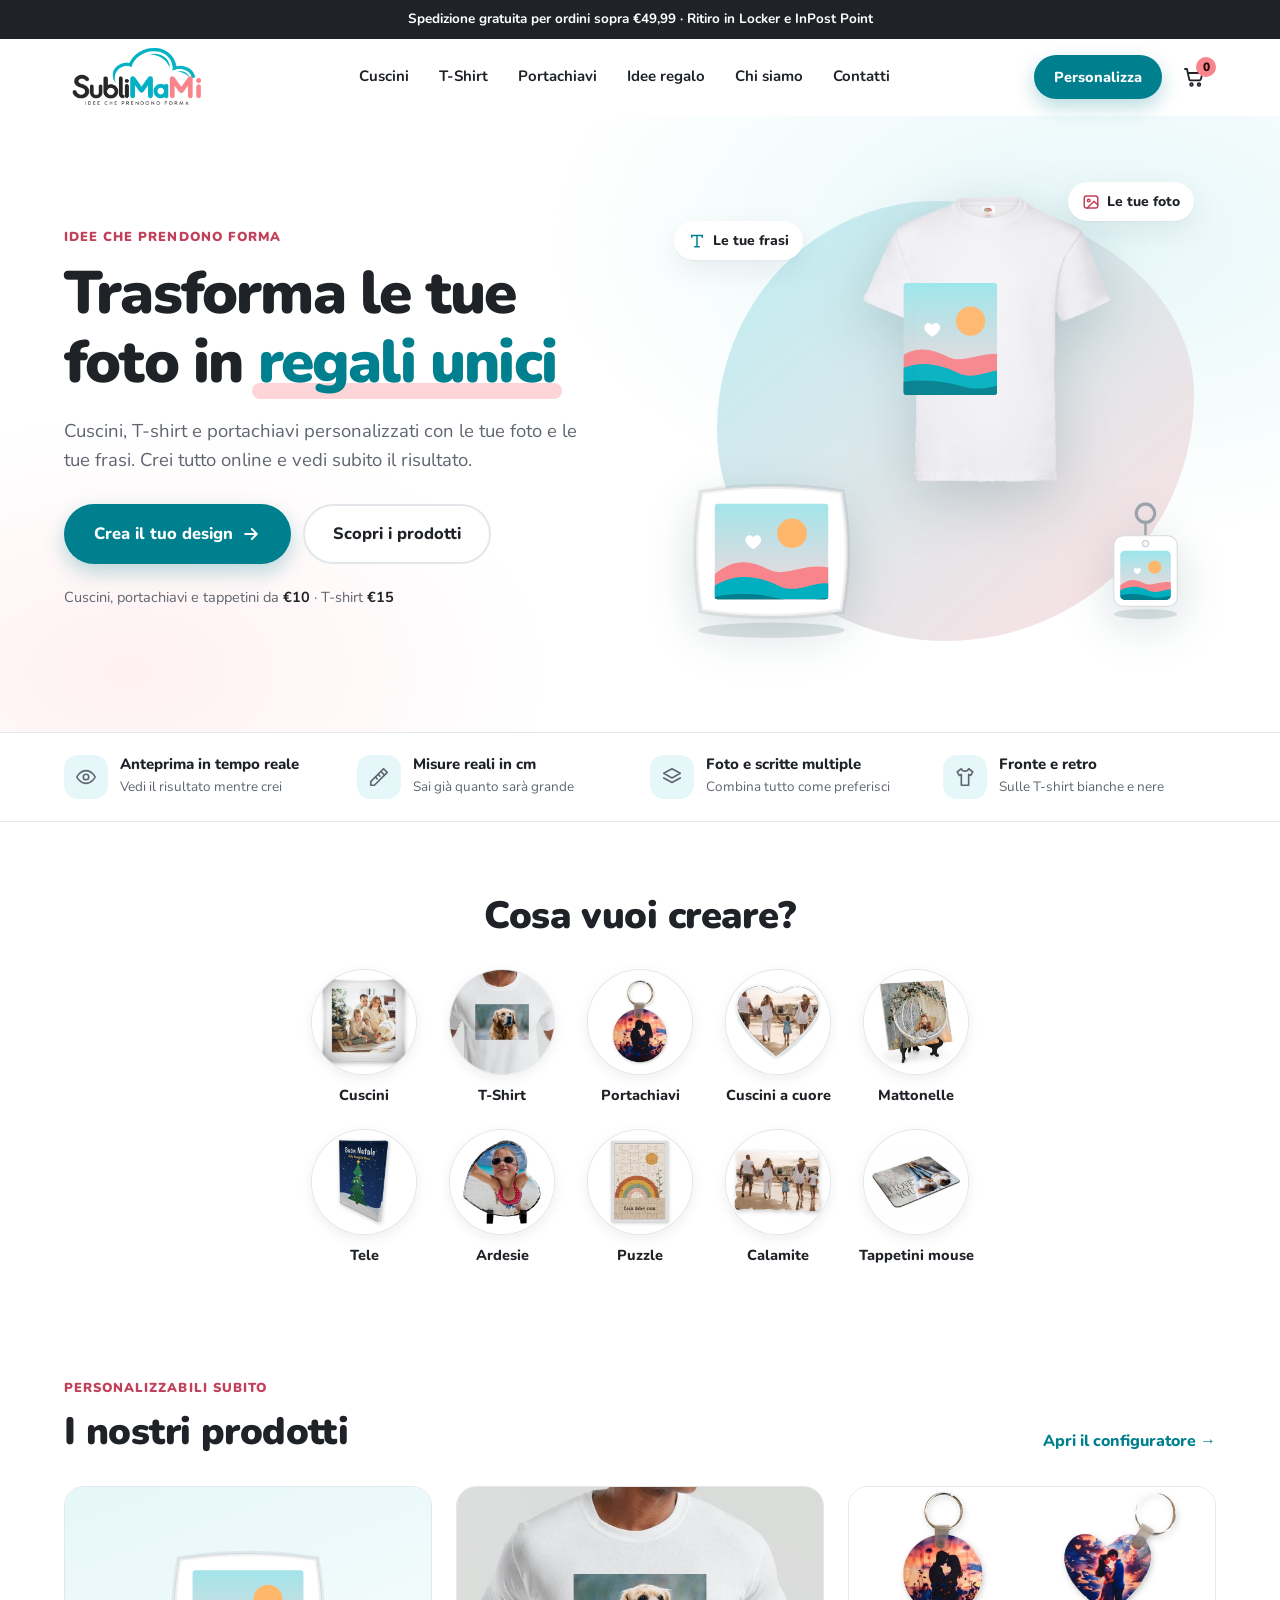
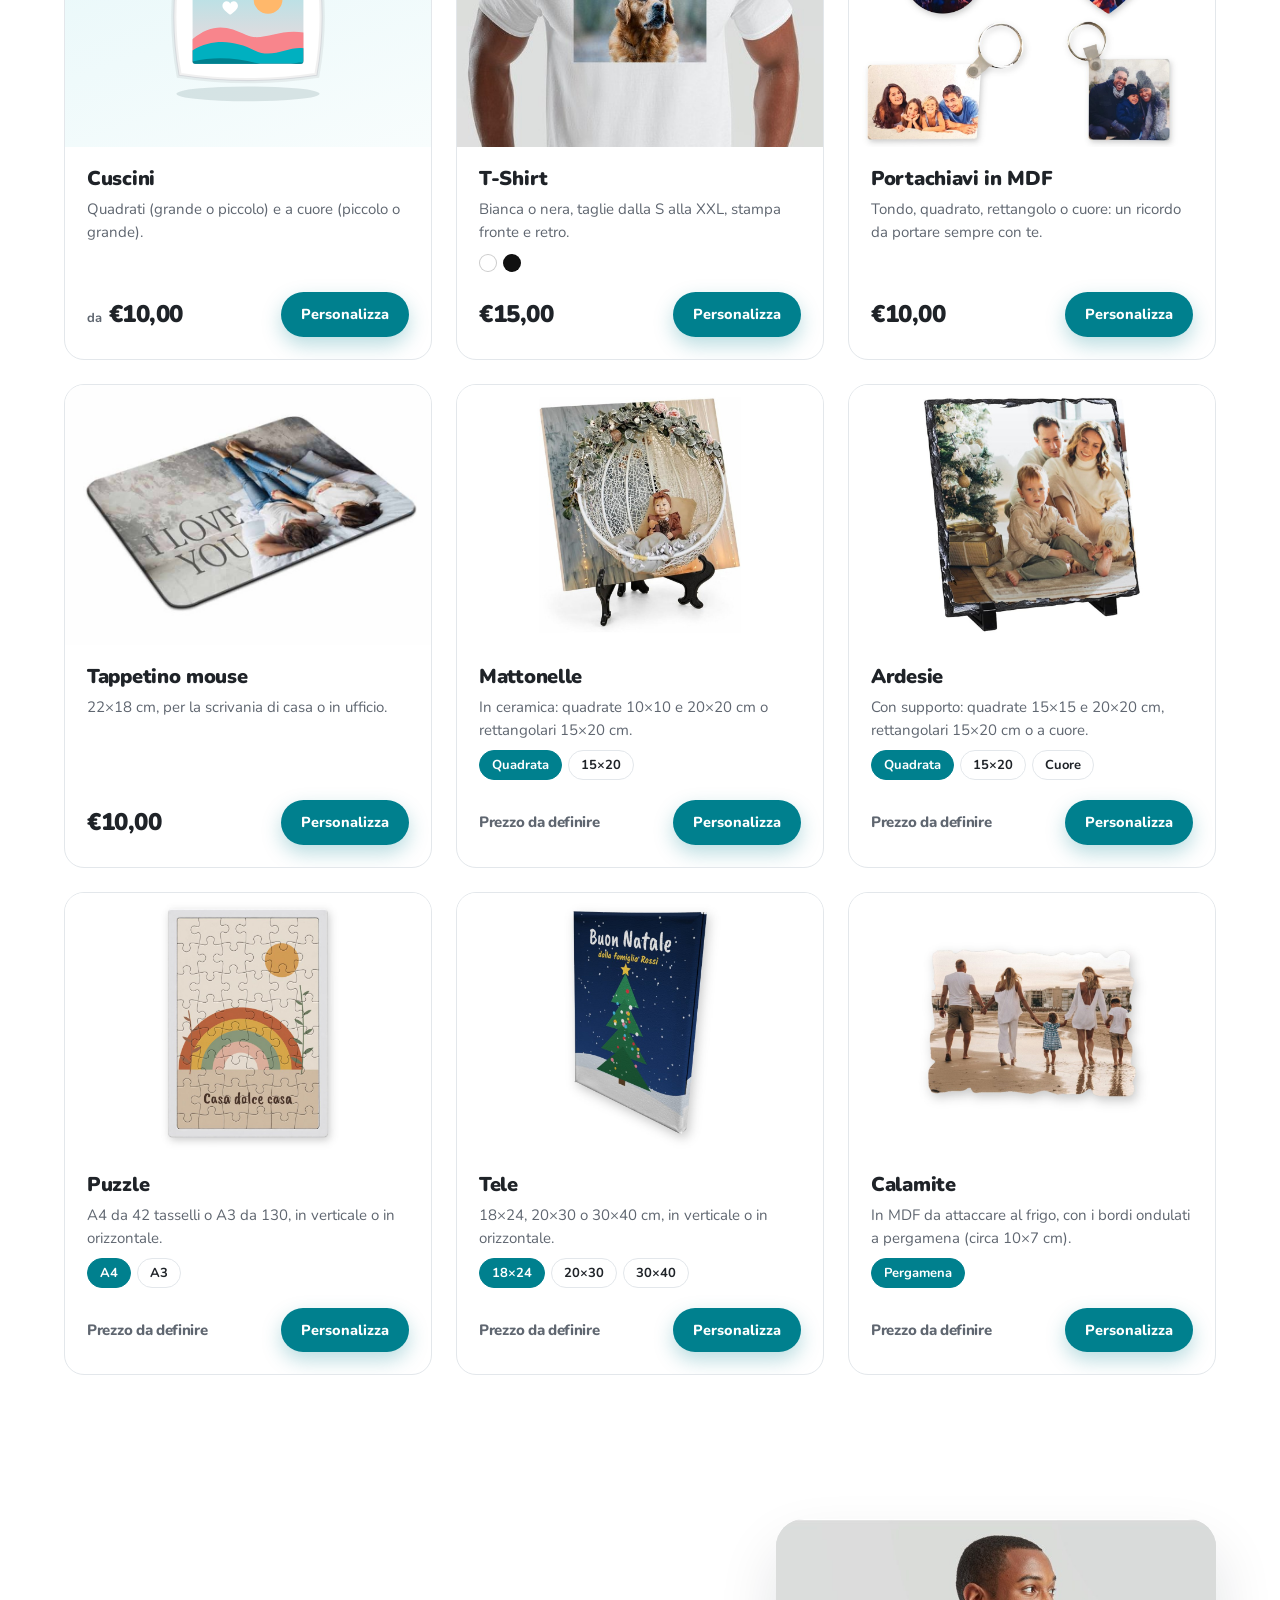
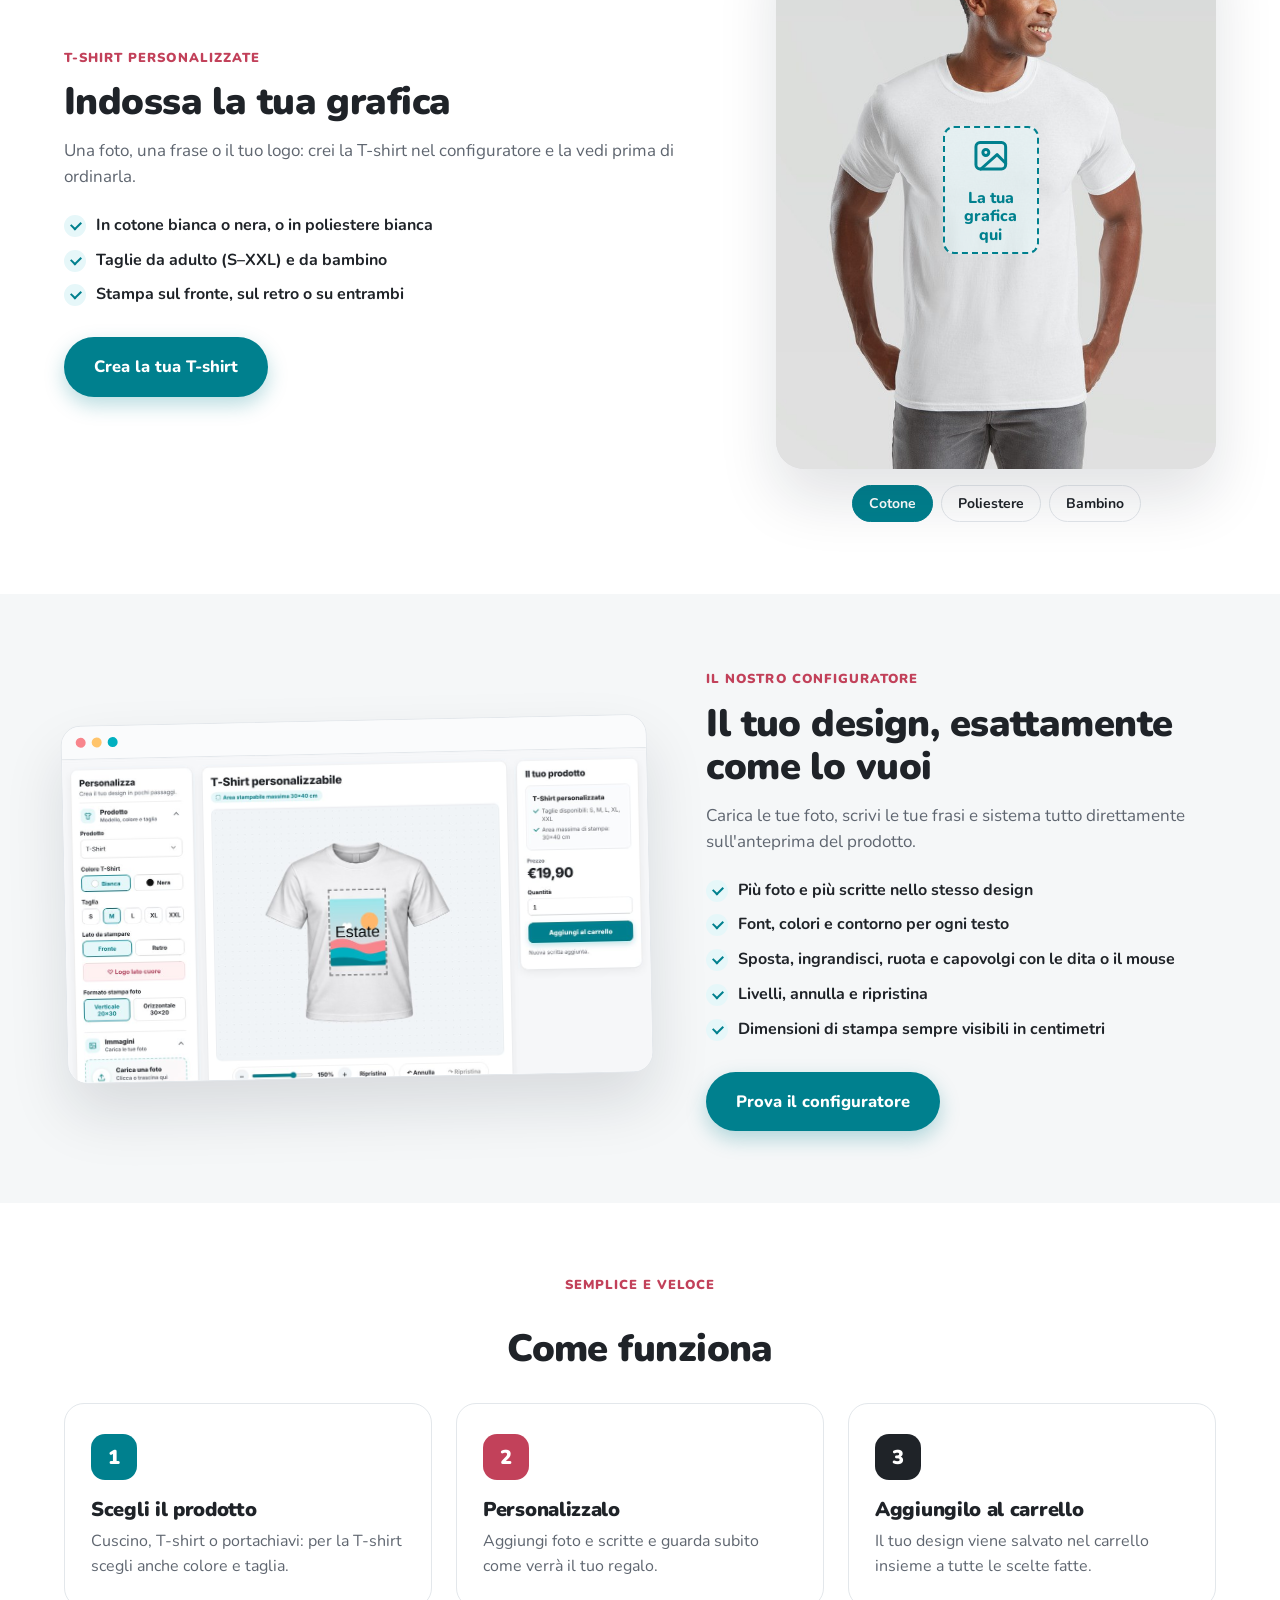
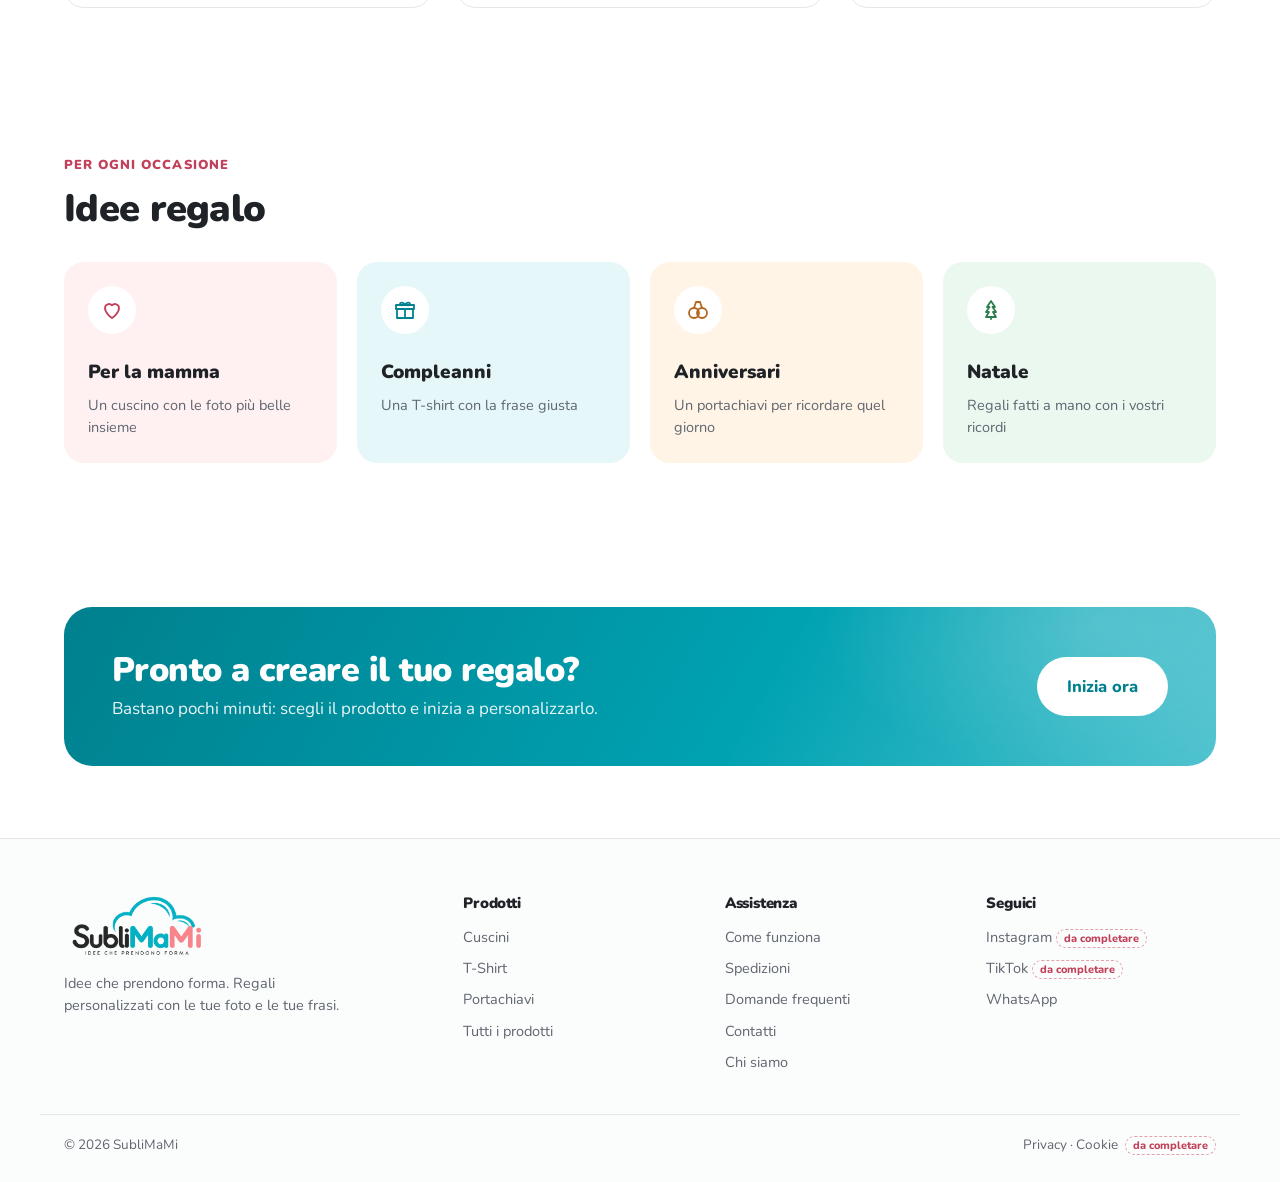
==== index.html @ 1433e260 "Home: cerchi anche per ardesie, puzzle e calamite - Tre nuovi cerchi in "Cosa vuoi creare?" con foto" ====
<!DOCTYPE html>
<html lang="it">
<head>
    <meta charset="UTF-8">
    <meta name="viewport" content="width=device-width, initial-scale=1.0">

    <title>SubliMaMi | Regali personalizzati con le tue foto</title>
    <meta name="description" content="Cuscini, T-shirt e portachiavi personalizzati con le tue foto e le tue frasi. Crei tutto online e vedi subito il risultato.">

    <link rel="preconnect" href="https://fonts.googleapis.com">
    <link rel="preconnect" href="https://fonts.gstatic.com" crossorigin>
    <link rel="stylesheet" href="https://fonts.googleapis.com/css2?family=Nunito:wght@400;600;700;800;900&display=swap">

    <link rel="stylesheet" href="home.css?v=07092de4a81e">
</head>

<body>

    <!-- =========================================
         BARRA ANNUNCI
         ========================================= -->
    <div class="announcement-bar">
        Crea il tuo regalo personalizzato online, con anteprima in tempo reale
    </div>


    <!-- =========================================
         HEADER
         ========================================= -->
    <header class="home-header" id="homeHeader">
        <div class="container home-header-inner">

            <a href="index.html" class="home-logo" aria-label="SubliMaMi - Home">
                <img src="assets/sublimami-logo.png" alt="SubliMaMi">
            </a>

            <nav class="home-nav" id="homeNav" aria-label="Menu principale">
                <a href="personalizza.html?prodotto=cushion">Cuscini</a>
                <a href="personalizza.html?prodotto=tshirt">T-Shirt</a>
                <a href="personalizza.html?prodotto=keychain-round">Portachiavi</a>
                <a href="index.html#idee-regalo">Idee regalo</a>
                <a href="chi-siamo.html">Chi siamo</a>
                <a href="contatti.html">Contatti</a>
            </nav>

            <div class="home-header-actions">
                <a href="personalizza.html" class="btn btn-primary btn-small header-cta">
                    Personalizza
                </a>

                <a href="personalizza.html?carrello=1" class="header-cart" aria-label="Carrello">
                    <svg viewBox="0 0 24 24" fill="none" stroke="currentColor" stroke-width="1.8" stroke-linecap="round" stroke-linejoin="round" aria-hidden="true"><path d="M3 4h2l2.2 10.2a1.5 1.5 0 0 0 1.5 1.2h8.6a1.5 1.5 0 0 0 1.5-1.1L20.5 8H6"/><circle cx="9.5" cy="19.5" r="1.3"/><circle cx="17" cy="19.5" r="1.3"/></svg>
                    <span class="header-cart-count" id="homeCartCount">0</span>
                </a>

                <button type="button" class="menu-toggle" id="menuToggle" aria-label="Apri menu" aria-expanded="false" aria-controls="homeNav">
                    <span></span><span></span><span></span>
                </button>
            </div>

        </div>
    </header>


    <main>

        <!-- =========================================
             HERO
             ========================================= -->
        <section class="hero">
            <div class="container hero-inner">

                <div class="hero-text">
                    <span class="eyebrow">Idee che prendono forma</span>

                    <h1>Trasforma le tue foto in <span class="highlight">regali unici</span></h1>

                    <p class="hero-lead">
                        Cuscini, T-shirt e portachiavi personalizzati con le tue foto
                        e le tue frasi. Crei tutto online e vedi subito il risultato.
                    </p>

                    <div class="hero-actions">
                        <a href="personalizza.html" class="btn btn-primary btn-large">
                            Crea il tuo design
                            <svg viewBox="0 0 24 24" fill="none" stroke="currentColor" stroke-width="2.2" stroke-linecap="round" stroke-linejoin="round" aria-hidden="true"><path d="M5 12h14M13 6l6 6-6 6"/></svg>
                        </a>
                        <a href="#prodotti" class="btn btn-ghost btn-large">Scopri i prodotti</a>
                    </div>

                    <p class="hero-prices">
                        Cuscini, portachiavi e tappetini da <strong>€10</strong> · T-shirt <strong>€15</strong>
                    </p>
                </div>

                <div class="hero-visual" aria-hidden="true">
                    <div class="hero-blob"></div>

                    <div class="hero-tshirt">
                        <img src="assets/tshirt-white-front.png" alt="">
                        <img src="assets/home/design-tshirt.svg" alt="" class="hero-tshirt-design">
                    </div>

                    <img src="assets/home/cuscino.svg" alt="" class="hero-item hero-cushion">
                    <img src="assets/home/portachiavi.svg" alt="" class="hero-item hero-keychain">

                    <span class="hero-chip hero-chip-1">
                        <svg viewBox="0 0 24 24" fill="none" stroke="currentColor" stroke-width="2" stroke-linecap="round" aria-hidden="true"><path d="M5 7V4.5h14V7M12 4.5v15M9 19.5h6"/></svg>
                        Le tue frasi
                    </span>
                    <span class="hero-chip hero-chip-2">
                        <svg viewBox="0 0 24 24" fill="none" stroke="currentColor" stroke-width="2" stroke-linecap="round" stroke-linejoin="round" aria-hidden="true"><rect x="3" y="4" width="18" height="16" rx="3"/><circle cx="9" cy="10" r="1.8"/><path d="m21 16-5-5-9 9"/></svg>
                        Le tue foto
                    </span>
                </div>

            </div>
        </section>


        <!-- =========================================
             PUNTI DI FORZA
             ========================================= -->
        <section class="features" aria-label="Perché sceglierci">
            <div class="container features-grid">

                <div class="feature">
                    <span class="feature-icon">
                        <svg viewBox="0 0 24 24" fill="none" stroke="currentColor" stroke-width="1.8" stroke-linecap="round" stroke-linejoin="round"><path d="M2 12s3.5-7 10-7 10 7 10 7-3.5 7-10 7S2 12 2 12Z"/><circle cx="12" cy="12" r="3"/></svg>
                    </span>
                    <div>
                        <strong>Anteprima in tempo reale</strong>
                        <span>Vedi il risultato mentre crei</span>
                    </div>
                </div>

                <div class="feature">
                    <span class="feature-icon">
                        <svg viewBox="0 0 24 24" fill="none" stroke="currentColor" stroke-width="1.8" stroke-linecap="round" stroke-linejoin="round"><path d="M3 17 17 3l4 4L7 21H3v-4Z"/><path d="m14 6 4 4M8 12l2 2M11 9l2 2"/></svg>
                    </span>
                    <div>
                        <strong>Misure reali in cm</strong>
                        <span>Sai già quanto sarà grande</span>
                    </div>
                </div>

                <div class="feature">
                    <span class="feature-icon">
                        <svg viewBox="0 0 24 24" fill="none" stroke="currentColor" stroke-width="1.8" stroke-linecap="round" stroke-linejoin="round"><path d="m12 3 9 5-9 5-9-5 9-5Z"/><path d="m3 13 9 5 9-5"/></svg>
                    </span>
                    <div>
                        <strong>Foto e scritte multiple</strong>
                        <span>Combina tutto come preferisci</span>
                    </div>
                </div>

                <div class="feature">
                    <span class="feature-icon">
                        <svg viewBox="0 0 24 24" fill="none" stroke="currentColor" stroke-width="1.8" stroke-linecap="round" stroke-linejoin="round"><path d="M8 3 3.5 6.5l2.2 3.8L8 9.2V21h8V9.2l2.3 1.1 2.2-3.8L16 3c-.6 1.6-2.1 2.6-4 2.6S8.6 4.6 8 3Z"/></svg>
                    </span>
                    <div>
                        <strong>Fronte e retro</strong>
                        <span>Sulle T-shirt bianche e nere</span>
                    </div>
                </div>

            </div>
        </section>


        <!-- =========================================
             CATEGORIE
             ========================================= -->
        <section class="section categories-section" aria-labelledby="categorie-titolo">
            <div class="container">
                <h2 class="section-title" id="categorie-titolo">Cosa vuoi creare?</h2>

                <div class="categories">
                    <a href="personalizza.html?prodotto=cushion" class="category">
                        <span class="category-image"><img src="assets/home/cerchio-cuscino.jpg" alt="" class="category-photo" width="360" height="360" loading="lazy"></span>
                        Cuscini
                    </a>
                    <a href="personalizza.html?prodotto=tshirt" class="category">
                        <span class="category-image"><img src="assets/home/cerchio-tshirt.jpg" alt="" class="category-photo" width="360" height="360" loading="lazy"></span>
                        T-Shirt
                    </a>
                    <a href="personalizza.html?prodotto=keychain-round" class="category">
                        <span class="category-image"><img src="assets/home/cerchio-portachiavi.jpg" alt="" class="category-photo" width="360" height="360" loading="lazy"></span>
                        Portachiavi
                    </a>
                    <a href="personalizza.html?prodotto=heart-small" class="category">
                        <span class="category-image"><img src="assets/home/cerchio-cuscino-cuore.jpg" alt="" class="category-photo" width="360" height="360" loading="lazy"></span>
                        Cuscini a cuore
                    </a>
                    <a href="personalizza.html?prodotto=tile-square" class="category">
                        <span class="category-image"><img src="assets/home/cerchio-mattonella.jpg" alt="" class="category-photo" width="360" height="360" loading="lazy"></span>
                        Mattonelle
                    </a>
                    <a href="personalizza.html?prodotto=canvas-s" class="category">
                        <span class="category-image"><img src="assets/home/cerchio-tela.jpg" alt="" class="category-photo" width="360" height="360" loading="lazy"></span>
                        Tele
                    </a>
                    <a href="personalizza.html?prodotto=slate-15" class="category">
                        <span class="category-image"><img src="assets/home/cerchio-ardesia.jpg" alt="" class="category-photo" width="360" height="360" loading="lazy"></span>
                        Ardesie
                    </a>
                    <a href="personalizza.html?prodotto=puzzle-a4" class="category">
                        <span class="category-image"><img src="assets/home/cerchio-puzzle.jpg" alt="" class="category-photo" width="360" height="360" loading="lazy"></span>
                        Puzzle
                    </a>
                    <a href="personalizza.html?prodotto=magnet-parchment" class="category">
                        <span class="category-image"><img src="assets/home/cerchio-calamita.jpg" alt="" class="category-photo" width="360" height="360" loading="lazy"></span>
                        Calamite
                    </a>
                    <a href="personalizza.html?prodotto=mousepad" class="category">
                        <span class="category-image"><img src="assets/home/cerchio-tappetino.jpg" alt="" class="category-photo" width="360" height="360" loading="lazy"></span>
                        Tappetini mouse
                    </a>
                </div>
            </div>
        </section>


        <!-- =========================================
             PRODOTTI PERSONALIZZABILI
             ========================================= -->
        <section class="section" id="prodotti" aria-labelledby="prodotti-titolo">
            <div class="container">

                <div class="section-head">
                    <div>
                        <span class="eyebrow">Personalizzabili subito</span>
                        <h2 class="section-title" id="prodotti-titolo">I nostri prodotti</h2>
                    </div>
                    <a href="personalizza.html" class="link-arrow">Apri il configuratore</a>
                </div>

                <div class="products-grid">

                    <article class="product-card">
                        <a href="personalizza.html?prodotto=cushion" class="product-card-image tint-teal">
                            <img src="assets/home/cuscino.svg" alt="Cuscino personalizzato">
                        </a>
                        <div class="product-card-body">
                            <h3>Cuscini</h3>
                            <p>Quadrati (grande o piccolo) e a cuore (piccolo o grande).</p>
                            <div class="product-card-footer">
                                <span class="price"><small>da</small> €10,00</span>
                                <a href="personalizza.html?prodotto=cushion" class="btn btn-primary btn-small">Personalizza</a>
                            </div>
                        </div>
                    </article>

                    <article class="product-card">
                        <!-- Foto vera; passando sopra la scheda compare "Personalizza con la tua foto" -->
                        <a href="personalizza.html?prodotto=tshirt" class="product-card-image product-card-photo">
                            <img src="assets/home/tshirt-foto.jpg" alt="Ragazzo con T-shirt bianca stampata con la foto di un cane" width="540" height="405">
                            <img src="assets/home/tshirt-scritta.jpg" alt="" width="540" height="405" class="product-photo-alt">
                        </a>
                        <div class="product-card-body">
                            <h3>T-Shirt</h3>
                            <p>Bianca o nera, taglie dalla S alla XXL, stampa fronte e retro.</p>
                            <div class="color-dots" aria-label="Colori disponibili">
                                <span class="color-dot dot-white" title="Bianca"></span>
                                <span class="color-dot dot-black" title="Nera"></span>
                            </div>
                            <div class="product-card-footer">
                                <span class="price">€15,00</span>
                                <a href="personalizza.html?prodotto=tshirt" class="btn btn-primary btn-small">Personalizza</a>
                            </div>
                        </div>
                    </article>

                    <article class="product-card">
                        <a href="personalizza.html?prodotto=keychain-round" class="product-card-image product-card-photo product-card-photo-fit">
                            <img src="assets/home/portachiavi-foto.jpg" alt="Portachiavi in MDF tondo, a cuore, rettangolare e quadrato stampati con foto" width="1200" height="900">
                            <img src="assets/home/portachiavi-scritta.jpg" alt="" width="1200" height="900" class="product-photo-alt">
                        </a>
                        <div class="product-card-body">
                            <h3>Portachiavi in MDF</h3>
                            <p>Tondo, quadrato, rettangolo o cuore: un ricordo da portare sempre con te.</p>
                            <div class="product-card-footer">
                                <span class="price">€10,00</span>
                                <a href="personalizza.html?prodotto=keychain-round" class="btn btn-primary btn-small">Personalizza</a>
                            </div>
                        </div>
                    </article>

                    <article class="product-card">
                        <a href="personalizza.html?prodotto=mousepad" class="product-card-image product-card-photo">
                            <img src="assets/home/tappetino-foto.jpg" alt="Tappetino mouse stampato con la foto di una coppia e la scritta I love you" width="800" height="600">
                            <img src="assets/home/tappetino-scritta.jpg" alt="" width="800" height="600" class="product-photo-alt">
                        </a>
                        <div class="product-card-body">
                            <h3>Tappetino mouse</h3>
                            <p>22×18 cm, per la scrivania di casa o in ufficio.</p>
                            <div class="product-card-footer">
                                <span class="price">€10,00</span>
                                <a href="personalizza.html?prodotto=mousepad" class="btn btn-primary btn-small">Personalizza</a>
                            </div>
                        </div>
                    </article>

                    <!-- Foto su fondo bianco: intere, senza ritaglio. I pulsanti di formato
                         cambiano foto (home.js) -->
                    <article class="product-card">
                        <a href="personalizza.html?prodotto=tile-square" class="product-card-image product-card-photo product-card-photo-fit">
                            <img src="assets/home/mattonella-20x20-foto.jpg" alt="Mattonella in ceramica stampata con una foto, su cavalletto" width="900" height="900" loading="lazy" class="product-photo-main">
                            <img src="assets/home/mattonella-20x20-scritta.jpg" alt="" width="900" height="900" loading="lazy" class="product-photo-alt">
                        </a>
                        <div class="product-card-body">
                            <h3>Mattonelle</h3>
                            <p>In ceramica: quadrate 10×10 e 20×20 cm o rettangolari 15×20 cm.</p>
                            <div class="photo-formats" role="group" aria-label="Formato della mattonella">
                                <button type="button" class="photo-format" aria-pressed="true" data-prodotto="tile-square" data-foto="assets/home/mattonella-20x20-foto.jpg" data-scritta="assets/home/mattonella-20x20-scritta.jpg" data-alt="Mattonella in ceramica stampata con una foto, su cavalletto">Quadrata</button>
                                <button type="button" class="photo-format" aria-pressed="false" data-prodotto="tile-rect" data-foto="assets/home/mattonella-15x20-foto.jpg" data-scritta="assets/home/mattonella-15x20-scritta.jpg" data-alt="Mattonelle 15×20 in ceramica, una bianca e una stampata con una foto">15×20</button>
                            </div>
                            <div class="product-card-footer">
                                <span class="price price-pending">Prezzo da definire</span>
                                <a href="personalizza.html?prodotto=tile-square" class="btn btn-primary btn-small">Personalizza</a>
                            </div>
                        </div>
                    </article>

                    <article class="product-card">
                        <a href="personalizza.html?prodotto=slate-15" class="product-card-image product-card-photo product-card-photo-fit">
                            <img src="assets/home/ardesia-quadrata-foto.jpg" alt="Ardesia quadrata stampata con una foto di famiglia a Natale" width="900" height="900" loading="lazy" class="product-photo-main">
                            <img src="assets/home/ardesia-quadrata-scritta.jpg" alt="" width="900" height="900" loading="lazy" class="product-photo-alt">
                        </a>
                        <div class="product-card-body">
                            <h3>Ardesie</h3>
                            <p>Con supporto: quadrate 15×15 e 20×20 cm, rettangolari 15×20 cm o a cuore.</p>
                            <div class="photo-formats" role="group" aria-label="Forma dell'ardesia">
                                <button type="button" class="photo-format" aria-pressed="true" data-prodotto="slate-15" data-foto="assets/home/ardesia-quadrata-foto.jpg" data-scritta="assets/home/ardesia-quadrata-scritta.jpg" data-alt="Ardesia quadrata stampata con una foto di famiglia a Natale">Quadrata</button>
                                <button type="button" class="photo-format" aria-pressed="false" data-prodotto="slate-rect" data-foto="assets/home/ardesia-15x20-foto.jpg" data-scritta="assets/home/ardesia-15x20-scritta.jpg" data-alt="Ardesia rettangolare stampata con una foto, sui suoi supporti">15×20</button>
                                <button type="button" class="photo-format" aria-pressed="false" data-prodotto="slate-heart" data-foto="assets/home/ardesia-cuore-foto.jpg" data-scritta="assets/home/ardesia-cuore-scritta.jpg" data-alt="Ardesia a cuore stampata con la foto di una bambina al mare">Cuore</button>
                            </div>
                            <div class="product-card-footer">
                                <span class="price price-pending">Prezzo da definire</span>
                                <a href="personalizza.html?prodotto=slate-15" class="btn btn-primary btn-small">Personalizza</a>
                            </div>
                        </div>
                    </article>

                    <article class="product-card">
                        <a href="personalizza.html?prodotto=puzzle-a4" class="product-card-image product-card-photo product-card-photo-fit">
                            <img src="assets/home/puzzle-a4-foto.jpg" alt="Puzzle A4 stampato con un arcobaleno e la scritta Casa dolce casa" width="900" height="900" loading="lazy" class="product-photo-main">
                            <img src="assets/home/puzzle-a4-scritta.jpg" alt="" width="900" height="900" loading="lazy" class="product-photo-alt">
                        </a>
                        <div class="product-card-body">
                            <h3>Puzzle</h3>
                            <p>A4 da 42 tasselli o A3 da 130, in verticale o in orizzontale.</p>
                            <div class="photo-formats" role="group" aria-label="Formato del puzzle">
                                <button type="button" class="photo-format" aria-pressed="true" data-prodotto="puzzle-a4" data-foto="assets/home/puzzle-a4-foto.jpg" data-scritta="assets/home/puzzle-a4-scritta.jpg" data-alt="Puzzle A4 stampato con un arcobaleno e la scritta Casa dolce casa">A4</button>
                                <button type="button" class="photo-format" aria-pressed="false" data-prodotto="puzzle-a3" data-foto="assets/home/puzzle-a3-foto.jpg" data-scritta="assets/home/puzzle-a3-scritta.jpg" data-alt="Puzzle A3 stampato con la foto di una famiglia davanti all'albero di Natale">A3</button>
                            </div>
                            <div class="product-card-footer">
                                <span class="price price-pending">Prezzo da definire</span>
                                <a href="personalizza.html?prodotto=puzzle-a4" class="btn btn-primary btn-small">Personalizza</a>
                            </div>
                        </div>
                    </article>

                    <article class="product-card">
                        <a href="personalizza.html?prodotto=canvas-s" class="product-card-image product-card-photo product-card-photo-fit">
                            <img src="assets/home/tela-18x24-foto.jpg" alt="Tela 18x24 cm su telaio con un'illustrazione natalizia" width="900" height="900" loading="lazy" class="product-photo-main">
                            <img src="assets/home/tela-18x24-scritta.jpg" alt="" width="900" height="900" loading="lazy" class="product-photo-alt">
                        </a>
                        <div class="product-card-body">
                            <h3>Tele</h3>
                            <p>18×24, 20×30 o 30×40 cm, in verticale o in orizzontale.</p>
                            <div class="photo-formats" role="group" aria-label="Misura della tela">
                                <button type="button" class="photo-format" aria-pressed="true" data-prodotto="canvas-s" data-foto="assets/home/tela-18x24-foto.jpg" data-scritta="assets/home/tela-18x24-scritta.jpg" data-alt="Tela 18x24 cm su telaio con un'illustrazione natalizia">18×24</button>
                                <button type="button" class="photo-format" aria-pressed="false" data-prodotto="canvas-m" data-foto="assets/home/tela-20x30-foto.jpg" data-scritta="assets/home/tela-20x30-scritta.jpg" data-alt="Tela 20x30 cm su telaio con un paesaggio di montagne al tramonto">20×30</button>
                                <button type="button" class="photo-format" aria-pressed="false" data-prodotto="canvas-l" data-foto="assets/home/tela-30x40-foto.jpg" data-scritta="assets/home/tela-30x40-scritta.jpg" data-alt="Tela 30x40 cm su telaio con il ritratto di un golden retriever">30×40</button>
                            </div>
                            <div class="product-card-footer">
                                <span class="price price-pending">Prezzo da definire</span>
                                <a href="personalizza.html?prodotto=canvas-s" class="btn btn-primary btn-small">Personalizza</a>
                            </div>
                        </div>
                    </article>

                    <article class="product-card">
                        <a href="personalizza.html?prodotto=magnet-parchment" class="product-card-image product-card-photo product-card-photo-fit">
                            <img src="assets/home/calamita-pergamena-foto.jpg" alt="Calamita a pergamena in MDF con la foto di una famiglia al mare" width="900" height="900" loading="lazy" class="product-photo-main">
                            <img src="assets/home/calamita-pergamena-scritta.jpg" alt="" width="900" height="900" loading="lazy" class="product-photo-alt">
                        </a>
                        <div class="product-card-body">
                            <h3>Calamite</h3>
                            <p>In MDF da attaccare al frigo, con i bordi ondulati a pergamena (circa 10×7 cm).</p>
                            <div class="photo-formats" role="group" aria-label="Tipo di calamita">
                                <button type="button" class="photo-format" aria-pressed="true" data-prodotto="magnet-parchment" data-foto="assets/home/calamita-pergamena-foto.jpg" data-scritta="assets/home/calamita-pergamena-scritta.jpg" data-alt="Calamita a pergamena in MDF con la foto di una famiglia al mare">Pergamena</button>
                            </div>
                            <div class="product-card-footer">
                                <span class="price price-pending">Prezzo da definire</span>
                                <a href="personalizza.html?prodotto=magnet-parchment" class="btn btn-primary btn-small">Personalizza</a>
                            </div>
                        </div>
                    </article>

                </div>
            </div>
        </section>


        <!-- =========================================
             T-SHIRT INDOSSATA
             ========================================= -->
        <section class="section tshirt-model" aria-labelledby="tshirt-modello-titolo">
            <div class="container tshirt-model-inner">

                <div class="tshirt-model-text">
                    <span class="eyebrow">T-shirt personalizzate</span>
                    <h2 class="section-title" id="tshirt-modello-titolo">Indossa la tua grafica</h2>
                    <p>
                        Una foto, una frase o il tuo logo: crei la T-shirt nel
                        configuratore e la vedi prima di ordinarla.
                    </p>

                    <ul class="check-list">
                        <li>In cotone bianca o nera, o in poliestere bianca</li>
                        <li>Taglie da adulto (S–XXL) e da bambino</li>
                        <li>Stampa sul fronte, sul retro o su entrambi</li>
                    </ul>

                    <a href="personalizza.html?prodotto=tshirt" class="btn btn-primary btn-large">Crea la tua T-shirt</a>
                </div>

                <div class="tshirt-model-visual">

                    <!-- Galleria: una foto alla volta, si cambia con i pulsanti sotto (home.js) -->
                    <figure class="tshirt-model-photo" data-gallery-slide="cotone">
                        <img src="assets/home/tshirt-modello.jpg" alt="Ragazzo con T-shirt bianca in cotone, con lo spazio per la tua grafica sul petto" width="689" height="861" loading="lazy">
                        <span class="tshirt-model-print" aria-hidden="true">
                            <svg viewBox="0 0 24 24" fill="none" stroke="currentColor" stroke-width="1.8" stroke-linecap="round" stroke-linejoin="round"><rect x="3" y="4" width="18" height="16" rx="2.5"/><circle cx="9" cy="10" r="1.8"/><path d="M21 16.5l-5.2-5.2L6 20"/></svg>
                            <span>La tua grafica qui</span>
                        </span>
                    </figure>

                    <figure class="tshirt-model-photo" data-gallery-slide="poliestere" hidden>
                        <img src="assets/home/tshirt-poliestere-adulto.jpg" alt="Ragazzo con T-shirt bianca in poliestere, con lo spazio per la tua grafica sul petto" width="600" height="750">
                        <span class="tshirt-model-print" aria-hidden="true">
                            <svg viewBox="0 0 24 24" fill="none" stroke="currentColor" stroke-width="1.8" stroke-linecap="round" stroke-linejoin="round"><rect x="3" y="4" width="18" height="16" rx="2.5"/><circle cx="9" cy="10" r="1.8"/><path d="M21 16.5l-5.2-5.2L6 20"/></svg>
                            <span>La tua grafica qui</span>
                        </span>
                    </figure>

                    <figure class="tshirt-model-photo" data-gallery-slide="bambino" hidden>
                        <img src="assets/home/tshirt-poliestere-bambino.jpg" alt="Bambino con T-shirt bianca in poliestere, con lo spazio per la tua grafica sul petto" width="600" height="750">
                        <span class="tshirt-model-print" aria-hidden="true">
                            <svg viewBox="0 0 24 24" fill="none" stroke="currentColor" stroke-width="1.8" stroke-linecap="round" stroke-linejoin="round"><rect x="3" y="4" width="18" height="16" rx="2.5"/><circle cx="9" cy="10" r="1.8"/><path d="M21 16.5l-5.2-5.2L6 20"/></svg>
                            <span>La tua grafica qui</span>
                        </span>
                    </figure>

                    <div class="tshirt-gallery-tabs" aria-label="Scegli la foto">
                        <button type="button" class="tshirt-gallery-tab" data-gallery-tab="cotone" aria-pressed="true">Cotone</button>
                        <button type="button" class="tshirt-gallery-tab" data-gallery-tab="poliestere" aria-pressed="false">Poliestere</button>
                        <button type="button" class="tshirt-gallery-tab" data-gallery-tab="bambino" aria-pressed="false">Bambino</button>
                    </div>

                </div>

            </div>
        </section>


        <!-- =========================================
             CONFIGURATORE IN EVIDENZA
             ========================================= -->
        <section class="section showcase">
            <div class="container showcase-inner">

                <div class="showcase-visual">
                    <div class="browser-frame">
                        <div class="browser-bar"><span></span><span></span><span></span></div>
                        <img src="assets/home/configuratore.jpg" alt="Il configuratore SubliMaMi con una T-shirt personalizzata" loading="lazy">
                    </div>
                </div>

                <div class="showcase-text">
                    <span class="eyebrow">Il nostro configuratore</span>
                    <h2 class="section-title">Il tuo design, esattamente come lo vuoi</h2>
                    <p>
                        Carica le tue foto, scrivi le tue frasi e sistema tutto
                        direttamente sull'anteprima del prodotto.
                    </p>

                    <ul class="check-list">
                        <li>Più foto e più scritte nello stesso design</li>
                        <li>Font, colori e contorno per ogni testo</li>
                        <li>Sposta, ingrandisci, ruota e capovolgi con le dita o il mouse</li>
                        <li>Livelli, annulla e ripristina</li>
                        <li>Dimensioni di stampa sempre visibili in centimetri</li>
                    </ul>

                    <a href="personalizza.html" class="btn btn-primary btn-large">Prova il configuratore</a>
                </div>

            </div>
        </section>


        <!-- =========================================
             COME FUNZIONA
             ========================================= -->
        <section class="section how" id="come-funziona" aria-labelledby="come-titolo">
            <div class="container">
                <div class="section-head section-head-center">
                    <span class="eyebrow">Semplice e veloce</span>
                    <h2 class="section-title" id="come-titolo">Come funziona</h2>
                </div>

                <ol class="steps">
                    <li class="step">
                        <span class="step-number">1</span>
                        <h3>Scegli il prodotto</h3>
                        <p>Cuscino, T-shirt o portachiavi: per la T-shirt scegli anche colore e taglia.</p>
                    </li>
                    <li class="step">
                        <span class="step-number">2</span>
                        <h3>Personalizzalo</h3>
                        <p>Aggiungi foto e scritte e guarda subito come verrà il tuo regalo.</p>
                    </li>
                    <li class="step">
                        <span class="step-number">3</span>
                        <h3>Aggiungilo al carrello</h3>
                        <p>Il tuo design viene salvato nel carrello insieme a tutte le scelte fatte.</p>
                    </li>
                </ol>
            </div>
        </section>


        <!-- =========================================
             IDEE REGALO
             ========================================= -->
        <section class="section" id="idee-regalo" aria-labelledby="idee-titolo">
            <div class="container">
                <div class="section-head">
                    <div>
                        <span class="eyebrow">Per ogni occasione</span>
                        <h2 class="section-title" id="idee-titolo">Idee regalo</h2>
                    </div>
                </div>

                <div class="occasions">
                    <a href="personalizza.html?prodotto=cushion" class="occasion occasion-pink">
                        <span class="occasion-icon"><svg viewBox="0 0 24 24" fill="none" stroke="currentColor" stroke-width="1.8" stroke-linecap="round" stroke-linejoin="round"><path d="M12 20s-7-4.4-7-10a4 4 0 0 1 7-2.6A4 4 0 0 1 19 10c0 5.6-7 10-7 10Z"/></svg></span>
                        <strong>Per la mamma</strong>
                        <span>Un cuscino con le foto più belle insieme</span>
                    </a>
                    <a href="personalizza.html?prodotto=tshirt" class="occasion occasion-teal">
                        <span class="occasion-icon"><svg viewBox="0 0 24 24" fill="none" stroke="currentColor" stroke-width="1.8" stroke-linecap="round" stroke-linejoin="round"><path d="M4 11h16v9H4zM12 11v9M3 7h18v4H3z"/><path d="M12 7c-1.5-3-5-3-5-1s3 1 5 1c2 0 5 1 5-1s-3.5-2-5 1"/></svg></span>
                        <strong>Compleanni</strong>
                        <span>Una T-shirt con la frase giusta</span>
                    </a>
                    <a href="personalizza.html?prodotto=keychain-round" class="occasion occasion-sun">
                        <span class="occasion-icon"><svg viewBox="0 0 24 24" fill="none" stroke="currentColor" stroke-width="1.8" stroke-linecap="round" stroke-linejoin="round"><circle cx="8" cy="15" r="5"/><circle cx="16" cy="15" r="5"/><path d="M8 10 10 4h4l2 6"/></svg></span>
                        <strong>Anniversari</strong>
                        <span>Un portachiavi per ricordare quel giorno</span>
                    </a>
                    <a href="personalizza.html?prodotto=cushion" class="occasion occasion-mint">
                        <span class="occasion-icon"><svg viewBox="0 0 24 24" fill="none" stroke="currentColor" stroke-width="1.8" stroke-linecap="round" stroke-linejoin="round"><path d="m12 3 4 6h-2.5l3.5 5h-3l3 5H7l3-5H7l3.5-5H8l4-6Z"/><path d="M12 19v2"/></svg></span>
                        <strong>Natale</strong>
                        <span>Regali fatti a mano con i vostri ricordi</span>
                    </a>
                </div>
            </div>
        </section>


        <!-- =========================================
             INVITO FINALE
             ========================================= -->
        <section class="section">
            <div class="container">
                <div class="cta-band">
                    <div>
                        <h2>Pronto a creare il tuo regalo?</h2>
                        <p>Bastano pochi minuti: scegli il prodotto e inizia a personalizzarlo.</p>
                    </div>
                    <a href="personalizza.html" class="btn btn-white btn-large">Inizia ora</a>
                </div>
            </div>
        </section>

    </main>


    <!-- =========================================
         FOOTER
         ========================================= -->
    <footer class="home-footer">
        <div class="container footer-grid">

            <div class="footer-brand">
                <img src="assets/sublimami-logo.png" alt="SubliMaMi" class="footer-logo">
                <p>Idee che prendono forma. Regali personalizzati con le tue foto e le tue frasi.</p>
            </div>

            <div class="footer-col">
                <h3>Prodotti</h3>
                <a href="personalizza.html?prodotto=cushion">Cuscini</a>
                <a href="personalizza.html?prodotto=tshirt">T-Shirt</a>
                <a href="personalizza.html?prodotto=keychain-round">Portachiavi</a>
                <a href="index.html#prodotti">Tutti i prodotti</a>
            </div>

            <div class="footer-col">
                <h3>Assistenza</h3>
                <a href="index.html#come-funziona">Come funziona</a>
                <a href="spedizioni.html">Spedizioni</a>
                <a href="spedizioni.html#domande">Domande frequenti</a>
                <a href="contatti.html">Contatti</a>
                <a href="chi-siamo.html">Chi siamo</a>
            </div>

            <div class="footer-col">
                <h3>Seguici</h3>
                <!-- I link si compilano da soli con i dati di site-config.js -->
                <a data-contact="instagram">Instagram</a>
                <a data-contact="tiktok">TikTok</a>
                <a data-contact="whatsapp">WhatsApp</a>
            </div>

        </div>

        <div class="container footer-bottom">
            <span>© <span id="currentYear">2026</span> SubliMaMi</span>
            <!-- DA COMPLETARE: Privacy e Cookie policy -->
            <span>Privacy · Cookie <em class="todo">da completare</em></span>
        </div>
    </footer>

    <script src="site-config.js?v=1eb8c7c63106"></script>
    <script src="home.js?v=0a472ae0a49b"></script>
</body>
</html>
---- home.css ----
/* =====================================================================
   SUBLIMAMI - HOME PAGE
   Stile della pagina iniziale (index.html).
   Il configuratore (personalizza.html) usa invece style.css.
   ===================================================================== */

:root {
    --brand: #00b0c0;
    --brand-strong: #00808e;
    --brand-stronger: #006d78;
    --brand-soft: #e6f7f9;
    --brand-softer: #f2fbfc;

    --accent: #f8858c;
    --accent-strong: #c2415a;
    --accent-soft: #fff1f2;

    --sun-soft: #fff4e5;
    --mint-soft: #eaf8f0;

    --ink: #1f2328;
    --muted: #5f6670;
    --line: #e3e7eb;
    --surface: #ffffff;
    --page: #ffffff;
    --page-alt: #f5f7f8;

    --radius-xl: 28px;
    --radius-lg: 20px;
    --radius-md: 14px;

    --shadow-card: 0 1px 2px rgba(16, 24, 40, 0.04), 0 10px 30px rgba(16, 24, 40, 0.07);
    --shadow-button: 0 8px 20px rgba(0, 128, 142, 0.28);

    --font-ui: "Nunito", "Segoe UI", Arial, sans-serif;
}

* {
    box-sizing: border-box;
}

html {
    scroll-behavior: smooth;
    scroll-padding-top: 90px;
}

body {
    margin: 0;
    background: var(--page);
    color: var(--ink);
    font-family: var(--font-ui);
    font-size: 16px;
    line-height: 1.55;
    -webkit-font-smoothing: antialiased;
}

img {
    max-width: 100%;
    display: block;
}

a {
    color: inherit;
}

h1, h2, h3 {
    margin: 0;
    line-height: 1.15;
    letter-spacing: -0.015em;
}

p {
    margin: 0;
}

.container {
    width: 100%;
    max-width: 1200px;
    margin: 0 auto;
    padding: 0 24px;
}


/* ------------------------------ PULSANTI ------------------------------ */

.btn {
    display: inline-flex;
    align-items: center;
    justify-content: center;
    gap: 8px;
    border: 2px solid transparent;
    border-radius: 999px;
    font-family: inherit;
    font-weight: 800;
    text-decoration: none;
    cursor: pointer;
    transition: background 0.15s ease, color 0.15s ease, transform 0.15s ease, box-shadow 0.15s ease, border-color 0.15s ease;
    white-space: nowrap;
}

.btn svg {
    width: 20px;
    height: 20px;
}

.btn-small {
    padding: 9px 18px;
    font-size: 14.5px;
}

.btn-large {
    padding: 15px 28px;
    font-size: 16.5px;
}

.btn-primary {
    background: var(--brand-strong);
    color: #fff;
    box-shadow: var(--shadow-button);
}

.btn-primary:hover {
    background: var(--brand-stronger);
    transform: translateY(-2px);
}

.btn-ghost {
    background: var(--surface);
    border-color: var(--line);
    color: var(--ink);
}

.btn-ghost:hover {
    border-color: var(--brand);
    color: var(--brand-strong);
}

.btn-white {
    background: #fff;
    color: var(--brand-strong);
}

.btn-white:hover {
    transform: translateY(-2px);
    box-shadow: 0 10px 24px rgba(0, 0, 0, 0.15);
}

.btn:focus-visible,
a:focus-visible,
button:focus-visible {
    outline: 3px solid var(--brand);
    outline-offset: 3px;
}

.link-arrow {
    color: var(--brand-strong);
    font-weight: 800;
    text-decoration: none;
    white-space: nowrap;
}

.link-arrow::after {
    content: " →";
}

.link-arrow:hover {
    text-decoration: underline;
}


/* --------------------------- BARRA ANNUNCI --------------------------- */

.announcement-bar {
    padding: 9px 16px;
    background: var(--ink);
    color: #fff;
    font-size: 13.5px;
    font-weight: 700;
    text-align: center;
}


/* ------------------------------ HEADER ------------------------------ */

.home-header {
    position: sticky;
    top: 0;
    z-index: 50;
    background: rgba(255, 255, 255, 0.94);
    backdrop-filter: blur(10px);
    -webkit-backdrop-filter: blur(10px);
    border-bottom: 1px solid transparent;
    transition: border-color 0.2s ease, box-shadow 0.2s ease;
}

.home-header.scrolled {
    border-bottom-color: var(--line);
    box-shadow: 0 6px 20px rgba(16, 24, 40, 0.05);
}

.home-header-inner {
    display: flex;
    align-items: center;
    gap: 24px;
    height: 76px;
}

.home-logo img {
    width: 150px;
    height: auto;
}

.home-nav {
    display: flex;
    align-items: center;
    gap: 4px;
    margin: 0 auto;
}

.home-nav a {
    padding: 8px 13px;
    border-radius: 999px;
    color: var(--ink);
    font-size: 15px;
    font-weight: 700;
    text-decoration: none;
    transition: background 0.15s ease, color 0.15s ease;
}

.home-nav a:hover {
    background: var(--brand-soft);
    color: var(--brand-strong);
}

.home-header-actions {
    display: flex;
    align-items: center;
    gap: 10px;
}

.header-cart {
    position: relative;
    display: grid;
    place-items: center;
    width: 44px;
    height: 44px;
    border-radius: 50%;
    color: var(--ink);
    transition: background 0.15s ease;
}

.header-cart:hover {
    background: var(--page-alt);
}

.header-cart svg {
    width: 24px;
    height: 24px;
}

.header-cart-count {
    position: absolute;
    top: 2px;
    right: 0;
    min-width: 20px;
    height: 20px;
    padding: 0 5px;
    border-radius: 999px;
    background: var(--accent);
    color: #2a0a0e;
    font-size: 12px;
    font-weight: 900;
    line-height: 20px;
    text-align: center;
}

.menu-toggle {
    display: none;
    width: 44px;
    height: 44px;
    padding: 12px 11px;
    border: none;
    border-radius: 12px;
    background: transparent;
    cursor: pointer;
}

.menu-toggle span {
    display: block;
    height: 2px;
    margin: 4px 0;
    border-radius: 2px;
    background: var(--ink);
    transition: transform 0.2s ease, opacity 0.2s ease;
}

.menu-toggle[aria-expanded="true"] span:nth-child(1) {
    transform: translateY(6px) rotate(45deg);
}

.menu-toggle[aria-expanded="true"] span:nth-child(2) {
    opacity: 0;
}

.menu-toggle[aria-expanded="true"] span:nth-child(3) {
    transform: translateY(-6px) rotate(-45deg);
}


/* ------------------------------- HERO ------------------------------- */

.hero {
    position: relative;
    overflow: hidden;
    padding: 56px 0 72px;
    background:
        radial-gradient(900px 500px at 85% 20%, var(--brand-soft), transparent 60%),
        radial-gradient(700px 420px at 10% 90%, var(--accent-soft), transparent 60%);
}

.hero-inner {
    display: grid;
    grid-template-columns: 1.05fr 1fr;
    align-items: center;
    gap: 40px;
}

.eyebrow {
    display: inline-block;
    margin-bottom: 12px;
    color: var(--accent-strong);
    font-size: 13px;
    font-weight: 900;
    letter-spacing: 0.08em;
    text-transform: uppercase;
}

.hero h1 {
    position: relative;
    z-index: 0;
    font-size: clamp(36px, 5.2vw, 60px);
    font-weight: 900;
    letter-spacing: -0.03em;
}

.highlight {
    position: relative;
    color: var(--brand-strong);
    white-space: nowrap;
}

.highlight::after {
    content: "";
    position: absolute;
    left: -2%;
    right: -2%;
    bottom: 0.06em;
    height: 0.28em;
    border-radius: 999px;
    background: rgba(248, 133, 140, 0.35);
    z-index: -1;
}

.hero-lead {
    max-width: 520px;
    margin-top: 20px;
    color: var(--muted);
    font-size: 18.5px;
}

.hero-actions {
    display: flex;
    flex-wrap: wrap;
    gap: 12px;
    margin-top: 30px;
}

.hero-prices {
    margin-top: 22px;
    color: var(--muted);
    font-size: 14.5px;
}

.hero-prices strong {
    color: var(--ink);
}

.hero-visual {
    position: relative;
    aspect-ratio: 1 / 0.9;
    min-height: 320px;
}

.hero-blob {
    position: absolute;
    inset: 6% 4% 4% 8%;
    border-radius: 46% 54% 52% 48% / 52% 44% 56% 48%;
    background: linear-gradient(140deg, #bdeef3, #ffe0e2);
}

.hero-tshirt {
    position: absolute;
    left: 10%;
    right: 8%;
    top: 4%;
}

.hero-tshirt img:first-child {
    width: 100%;
    filter: drop-shadow(0 18px 30px rgba(0, 52, 58, 0.18));
}

.hero-tshirt-design,
.product-tshirt-design {
    position: absolute;
    left: 50%;
    top: 31%;
    width: 21%;
    transform: translateX(-50%);
    border-radius: 3px;
    opacity: 0.95;
}

.hero-item {
    position: absolute;
    filter: drop-shadow(0 14px 24px rgba(0, 52, 58, 0.16));
}

.hero-cushion {
    left: -2%;
    bottom: 0;
    width: 40%;
    animation: float 6s ease-in-out infinite;
}

.hero-keychain {
    right: 0;
    bottom: 6%;
    width: 26%;
    animation: float 6s ease-in-out 1.5s infinite;
}

.hero-chip {
    position: absolute;
    display: inline-flex;
    align-items: center;
    gap: 7px;
    padding: 9px 14px;
    border-radius: 999px;
    background: #fff;
    box-shadow: var(--shadow-card);
    font-size: 14px;
    font-weight: 800;
    white-space: nowrap;
}

.hero-chip svg {
    width: 18px;
    height: 18px;
    color: var(--brand-strong);
}

.hero-chip-1 {
    top: 10%;
    left: 0;
}

.hero-chip-2 {
    top: 2%;
    right: 4%;
}

.hero-chip-2 svg {
    color: var(--accent-strong);
}

@keyframes float {
    0%, 100% { transform: translateY(0); }
    50% { transform: translateY(-10px); }
}

@media (prefers-reduced-motion: reduce) {
    .hero-cushion,
    .hero-keychain {
        animation: none;
    }

    html {
        scroll-behavior: auto;
    }
}


/* --------------------------- PUNTI DI FORZA --------------------------- */

.features {
    padding: 22px 0;
    border-top: 1px solid var(--line);
    border-bottom: 1px solid var(--line);
    background: var(--surface);
}

.features-grid {
    display: grid;
    grid-template-columns: repeat(4, 1fr);
    gap: 20px;
}

.feature {
    display: flex;
    align-items: center;
    gap: 12px;
}

.feature-icon {
    flex: 0 0 44px;
    height: 44px;
    display: grid;
    place-items: center;
    border-radius: 14px;
    background: var(--brand-soft);
    color: var(--brand-strong);
}

.feature-icon svg {
    width: 22px;
    height: 22px;
}

.feature strong {
    display: block;
    font-size: 15px;
    font-weight: 800;
    line-height: 1.25;
}

.feature span {
    color: var(--muted);
    font-size: 13.5px;
    line-height: 1.3;
}


/* ------------------------------ SEZIONI ------------------------------ */

.section {
    padding: 72px 0;
}

.section-title {
    font-size: clamp(28px, 3.4vw, 38px);
    font-weight: 900;
}

.section-head {
    display: flex;
    align-items: flex-end;
    justify-content: space-between;
    gap: 20px;
    margin-bottom: 32px;
}

.section-head-center {
    flex-direction: column;
    align-items: center;
    text-align: center;
}


/* ----------------------------- CATEGORIE ----------------------------- */

.categories-section {
    padding-bottom: 24px;
}

.categories-section .section-title {
    margin-bottom: 28px;
    text-align: center;
}

.categories {
    display: flex;
    justify-content: center;
    gap: 22px;
    overflow-x: auto;
    padding: 4px 4px 12px;
    scrollbar-width: none;
}

.categories::-webkit-scrollbar {
    display: none;
}

/* Dieci categorie: su computer e tablet due file da cinque */
@media (min-width: 601px) {
    .categories {
        flex-wrap: wrap;
        row-gap: 24px;
        max-width: 720px;
        margin-left: auto;
        margin-right: auto;
        overflow: visible;
    }
}

.category {
    flex: 0 0 auto;
    display: flex;
    flex-direction: column;
    align-items: center;
    gap: 10px;
    width: 116px;
    color: var(--ink);
    font-size: 14.5px;
    font-weight: 800;
    text-align: center;
    text-decoration: none;
}

.category-image {
    display: grid;
    place-items: center;
    width: 104px;
    height: 104px;
    border-radius: 50%;
    background: var(--page-alt);
    transition: transform 0.2s ease, background 0.2s ease, box-shadow 0.2s ease;
}

.category-image img {
    width: 74%;
    height: 74%;
    object-fit: contain;
}

/* Foto vera del prodotto: riempie tutto il cerchio */
.category-image .category-photo {
    width: 100%;
    height: 100%;
    border-radius: 50%;
    object-fit: cover;
}

/* Le foto hanno il fondo bianco: bordo e ombra per vedere il cerchio */
.category-image:has(.category-photo) {
    background: #fff;
    box-shadow: 0 0 0 1px var(--line), 0 4px 14px rgba(16, 24, 40, 0.08);
}

.category-image .category-tshirt {
    width: 92%;
}

.category:hover .category-image {
    transform: translateY(-4px);
    background: var(--brand-soft);
    box-shadow: 0 0 0 3px var(--brand);
}

.category-soon {
    color: var(--muted);
}

.category-soon .category-image {
    opacity: 0.75;
}


/* --------------------------- SCHEDE PRODOTTO --------------------------- */

.products-grid {
    display: grid;
    grid-template-columns: repeat(3, 1fr);
    gap: 24px;
}

.product-card {
    display: flex;
    flex-direction: column;
    overflow: hidden;
    border: 1px solid var(--line);
    border-radius: var(--radius-lg);
    background: var(--surface);
    transition: transform 0.2s ease, box-shadow 0.2s ease;
}

.product-card:hover {
    transform: translateY(-4px);
    box-shadow: var(--shadow-card);
}

.product-card-image {
    position: relative;
    display: block;
    height: 270px;
    padding: 24px;
}

.product-card-image > img {
    width: 100%;
    height: 100%;
    object-fit: contain;
    transition: transform 0.3s ease;
}

.product-card:hover .product-card-image > img,
.product-card:hover .product-tshirt {
    transform: scale(1.04);
}

.tint-teal { background: linear-gradient(160deg, var(--brand-soft), #f8fdfd); }
.tint-pink { background: linear-gradient(160deg, var(--accent-soft), #fffafa); }
.tint-sun  { background: linear-gradient(160deg, var(--sun-soft), #fffdf9); }

.product-tshirt {
    position: relative;
    display: block;
    height: 100%;
    aspect-ratio: 768 / 512;
    max-width: 100%;
    margin: 0 auto;
    transition: transform 0.3s ease;
}

.product-tshirt img:first-child {
    width: 100%;
    height: 100%;
    object-fit: contain;
    filter: drop-shadow(0 12px 18px rgba(0, 52, 58, 0.12));
}

.product-card-body {
    display: flex;
    flex: 1;
    flex-direction: column;
    gap: 8px;
    padding: 20px 22px 22px;
}

.product-card h3 {
    font-size: 20px;
    font-weight: 900;
}

.product-card p {
    color: var(--muted);
    font-size: 15px;
}

.color-dots {
    display: flex;
    gap: 6px;
    margin-top: 2px;
}

.color-dot {
    width: 18px;
    height: 18px;
    border-radius: 50%;
    border: 1px solid rgba(0, 0, 0, 0.2);
}

.dot-white { background: #fff; }
.dot-black { background: #111; }

.product-card-footer {
    display: flex;
    align-items: center;
    justify-content: space-between;
    gap: 12px;
    margin-top: auto;
    padding-top: 12px;
}

.price {
    font-size: 24px;
    font-weight: 900;
    letter-spacing: -0.02em;
}

.price small {
    color: var(--muted);
    font-size: 13px;
    font-weight: 700;
    letter-spacing: 0;
}


/* ------------------------ CONFIGURATORE IN EVIDENZA ------------------------ */

.showcase {
    background: var(--page-alt);
}

.showcase-inner {
    display: grid;
    grid-template-columns: 1.15fr 1fr;
    align-items: center;
    gap: 56px;
}

.browser-frame {
    overflow: hidden;
    border: 1px solid var(--line);
    border-radius: var(--radius-lg);
    background: #fff;
    box-shadow: 0 30px 60px rgba(16, 24, 40, 0.12);
    transform: rotate(-1.2deg);
}

.browser-bar {
    display: flex;
    gap: 6px;
    padding: 11px 14px;
    border-bottom: 1px solid var(--line);
    background: #fafbfc;
}

.browser-bar span {
    width: 10px;
    height: 10px;
    border-radius: 50%;
    background: #dde2e6;
}

.browser-bar span:first-child { background: var(--accent); }
.browser-bar span:nth-child(2) { background: #ffc46b; }
.browser-bar span:nth-child(3) { background: var(--brand); }

.showcase-text p {
    margin-top: 14px;
    color: var(--muted);
    font-size: 17px;
}

.check-list {
    display: grid;
    gap: 10px;
    margin: 22px 0 30px;
    padding: 0;
    list-style: none;
}

.check-list li {
    position: relative;
    padding-left: 32px;
    font-weight: 700;
}

.check-list li::before {
    content: "";
    position: absolute;
    left: 0;
    top: 2px;
    width: 22px;
    height: 22px;
    border-radius: 50%;
    background: var(--brand-soft);
}

.check-list li::after {
    content: "";
    position: absolute;
    left: 7px;
    top: 8px;
    width: 8px;
    height: 5px;
    border-left: 2px solid var(--brand-strong);
    border-bottom: 2px solid var(--brand-strong);
    transform: rotate(-45deg);
}


/* ----------------------------- COME FUNZIONA ----------------------------- */

.steps {
    display: grid;
    grid-template-columns: repeat(3, 1fr);
    gap: 24px;
    margin: 0;
    padding: 0;
    list-style: none;
    counter-reset: none;
}

.step {
    position: relative;
    padding: 30px 26px 28px;
    border: 1px solid var(--line);
    border-radius: var(--radius-lg);
    background: var(--surface);
}

.step-number {
    display: grid;
    place-items: center;
    width: 46px;
    height: 46px;
    margin-bottom: 18px;
    border-radius: 14px;
    background: var(--brand-strong);
    color: #fff;
    font-size: 20px;
    font-weight: 900;
}

.step:nth-child(2) .step-number {
    background: var(--accent-strong);
}

.step:nth-child(3) .step-number {
    background: var(--ink);
}

.step h3 {
    font-size: 20px;
    font-weight: 900;
}

.step p {
    margin-top: 8px;
    color: var(--muted);
}


/* ------------------------------ IDEE REGALO ------------------------------ */

.occasions {
    display: grid;
    grid-template-columns: repeat(4, 1fr);
    gap: 20px;
}

.occasion {
    display: flex;
    flex-direction: column;
    gap: 6px;
    padding: 24px;
    border-radius: var(--radius-lg);
    color: var(--ink);
    text-decoration: none;
    transition: transform 0.2s ease, box-shadow 0.2s ease;
}

.occasion:hover {
    transform: translateY(-4px);
    box-shadow: var(--shadow-card);
}

.occasion-icon {
    display: grid;
    place-items: center;
    width: 48px;
    height: 48px;
    margin-bottom: 18px;
    border-radius: 50%;
    background: #fff;
}

.occasion-icon svg {
    width: 24px;
    height: 24px;
}

.occasion strong {
    font-size: 19px;
    font-weight: 900;
}

.occasion span:last-child {
    color: var(--muted);
    font-size: 14.5px;
}

.occasion-pink { background: var(--accent-soft); }
.occasion-pink .occasion-icon { color: var(--accent-strong); }
.occasion-teal { background: var(--brand-soft); }
.occasion-teal .occasion-icon { color: var(--brand-strong); }
.occasion-sun  { background: var(--sun-soft); }
.occasion-sun .occasion-icon  { color: #b5651d; }
.occasion-mint { background: var(--mint-soft); }
.occasion-mint .occasion-icon { color: #2e7d4f; }


/* ------------------------------ PROSSIMAMENTE ------------------------------ */

.soon {
    background: var(--page-alt);
}

.soon-grid {
    display: grid;
    grid-template-columns: repeat(5, 1fr);
    gap: 18px;
}

.soon-card {
    position: relative;
    padding: 18px 16px 20px;
    border: 1px solid var(--line);
    border-radius: var(--radius-lg);
    background: var(--surface);
    text-align: center;
}

.soon-card img {
    width: 100%;
    aspect-ratio: 1;
    object-fit: contain;
    padding: 8px;
}

.soon-card h3 {
    margin-top: 8px;
    font-size: 16.5px;
    font-weight: 900;
}

.soon-card p {
    margin-top: 2px;
    color: var(--muted);
    font-size: 13.5px;
}

.soon-badge {
    position: absolute;
    top: 12px;
    left: 12px;
    padding: 3px 10px;
    border-radius: 999px;
    background: var(--ink);
    color: #fff;
    font-size: 12px;
    font-weight: 800;
}


/* ------------------------------ INVITO FINALE ------------------------------ */

.cta-band {
    display: flex;
    align-items: center;
    justify-content: space-between;
    gap: 24px;
    padding: 44px 48px;
    border-radius: var(--radius-xl);
    background:
        radial-gradient(400px 220px at 90% 10%, rgba(255, 255, 255, 0.18), transparent 70%),
        linear-gradient(120deg, var(--brand-strong), #00a2b2 60%, #4fc3cf);
    color: #fff;
}

.cta-band h2 {
    font-size: clamp(26px, 3vw, 34px);
    font-weight: 900;
}

.cta-band p {
    margin-top: 6px;
    opacity: 0.92;
    font-size: 17px;
}


/* ------------------------------- FOOTER ------------------------------- */

.home-footer {
    padding-top: 56px;
    border-top: 1px solid var(--line);
    background: #fbfcfc;
}

.footer-grid {
    display: grid;
    grid-template-columns: 1.6fr 1fr 1fr 1fr;
    gap: 32px;
}

.footer-logo {
    width: 150px;
}

.footer-brand p {
    max-width: 300px;
    margin-top: 14px;
    color: var(--muted);
    font-size: 14.5px;
}

.footer-col {
    display: flex;
    flex-direction: column;
    gap: 9px;
    font-size: 14.5px;
}

.footer-col h3 {
    margin-bottom: 4px;
    font-size: 15px;
    font-weight: 900;
}

.footer-col a {
    color: var(--muted);
    text-decoration: none;
}

.footer-col a:hover {
    color: var(--brand-strong);
}

.footer-col span {
    color: var(--muted);
}

/* Segnaposto ancora da riempire con informazioni vere */
.todo {
    margin-left: 4px;
    padding: 1px 7px;
    border: 1px dashed #e3a1a9;
    border-radius: 999px;
    color: var(--accent-strong);
    font-size: 11px;
    font-style: normal;
    font-weight: 800;
    white-space: nowrap;
}

.footer-bottom {
    display: flex;
    justify-content: space-between;
    gap: 16px;
    margin-top: 40px;
    padding-top: 20px;
    padding-bottom: 26px;
    border-top: 1px solid var(--line);
    color: var(--muted);
    font-size: 13.5px;
}


/* =====================================================================
   RESPONSIVE
   ===================================================================== */

@media (max-width: 1080px) {

    .home-nav a {
        padding: 8px 9px;
        font-size: 14.5px;
    }

    .soon-grid {
        grid-template-columns: repeat(3, 1fr);
    }

    .features-grid {
        grid-template-columns: repeat(2, 1fr);
    }
}


@media (max-width: 900px) {

    /* Menu a tendina */
    .menu-toggle {
        display: block;
    }

    .home-nav {
        position: absolute;
        top: 100%;
        left: 0;
        right: 0;
        display: none;
        flex-direction: column;
        align-items: stretch;
        gap: 2px;
        margin: 0;
        padding: 10px 16px 18px;
        border-bottom: 1px solid var(--line);
        background: #fff;
        box-shadow: 0 16px 30px rgba(16, 24, 40, 0.08);
    }

    .home-nav.open {
        display: flex;
    }

    .home-nav a {
        padding: 12px 14px;
        border-radius: 12px;
        font-size: 16px;
    }

    .home-header-actions {
        margin-left: auto;
    }

    .hero-inner,
    .showcase-inner {
        grid-template-columns: 1fr;
    }

    .hero {
        padding-top: 36px;
    }

    .hero-visual {
        max-width: 520px;
        width: 100%;
        margin: 0 auto;
    }

    .products-grid {
        grid-template-columns: repeat(2, 1fr);
    }

    .occasions {
        grid-template-columns: repeat(2, 1fr);
    }

    .steps {
        grid-template-columns: 1fr;
    }

    .footer-grid {
        grid-template-columns: 1fr 1fr;
    }

    .footer-brand {
        grid-column: 1 / -1;
    }

    .categories {
        justify-content: flex-start;
    }
}


@media (max-width: 600px) {

    .container {
        padding: 0 16px;
    }

    .announcement-bar {
        font-size: 12.5px;
    }

    .home-header-inner {
        height: 64px;
        gap: 10px;
    }

    .home-logo img {
        width: 118px;
    }

    .header-cta {
        display: none;
    }

    .section {
        padding: 52px 0;
    }

    .hero {
        padding: 28px 0 44px;
    }

    .hero-lead {
        font-size: 16.5px;
    }

    .hero-actions .btn {
        flex: 1 1 100%;
    }

    .hero-chip {
        padding: 7px 11px;
        font-size: 12.5px;
    }

    .features-grid {
        grid-template-columns: 1fr;
        gap: 14px;
    }

    .section-head {
        flex-direction: column;
        align-items: flex-start;
        margin-bottom: 24px;
    }

    .section-head-center {
        align-items: center;
    }

    .category {
        width: 92px;
        font-size: 13px;
    }

    .category-image {
        width: 84px;
        height: 84px;
    }

    .categories {
        gap: 12px;
        margin: 0 -16px;
        padding-left: 16px;
        padding-right: 16px;
        /* riga che scorre: parte da sinistra, così si vede il primo cerchio */
        justify-content: flex-start;
    }

    .products-grid,
    .occasions {
        grid-template-columns: 1fr;
    }

    .occasion {
        min-height: 0;
    }

    .soon-grid {
        grid-template-columns: repeat(2, 1fr);
        gap: 12px;
    }

    /* Se le schede sono dispari, l'ultima occupa tutta la riga */
    .soon-card:last-child:nth-child(odd) {
        grid-column: 1 / -1;
    }

    .soon-card:last-child:nth-child(odd) img {
        max-width: 200px;
        margin: 0 auto;
    }

    .product-card-image {
        height: 240px;
    }

    .browser-frame {
        transform: none;
    }

    .cta-band {
        flex-direction: column;
        align-items: flex-start;
        padding: 32px 24px;
    }

    .cta-band .btn {
        width: 100%;
    }

    .footer-grid {
        grid-template-columns: 1fr;
        gap: 26px;
    }

    .footer-bottom {
        flex-direction: column;
        gap: 6px;
    }
}


/* =====================================================================
   PAGINE INTERNE (Spedizioni, Contatti, Chi siamo)
   ===================================================================== */

/* Voce del menu della pagina aperta */
.home-nav a[aria-current="page"] {
    background: var(--brand-soft);
    color: var(--brand-strong);
}

/* Link nel testo */
.text-link {
    color: var(--brand-strong);
    font-weight: 800;
}

/* Link non ancora compilati (manca il dato in site-config.js) */
a.is-missing {
    cursor: default;
}

.footer-col a.is-missing:hover {
    color: var(--muted);
}

.btn.is-missing,
.btn.is-missing:hover {
    background: #eef1f3;
    color: var(--muted);
    box-shadow: none;
    transform: none;
}

.btn.is-missing .todo {
    display: none;
}


/* ----------------------------- INTESTAZIONE ----------------------------- */

.page-hero {
    padding: 44px 0 52px;
}

.page-hero-teal {
    background:
        radial-gradient(700px 300px at 90% 0%, var(--brand-soft), transparent 70%),
        radial-gradient(500px 260px at 0% 100%, var(--accent-soft), transparent 70%);
}

.page-hero-pink {
    background:
        radial-gradient(700px 300px at 90% 0%, var(--accent-soft), transparent 70%),
        radial-gradient(500px 260px at 0% 100%, var(--brand-soft), transparent 70%);
}

.breadcrumb {
    display: flex;
    gap: 8px;
    margin-bottom: 18px;
    color: var(--muted);
    font-size: 13.5px;
    font-weight: 700;
}

.breadcrumb a {
    color: var(--muted);
    text-decoration: none;
}

.breadcrumb a:hover {
    color: var(--brand-strong);
}

.page-hero h1 {
    font-size: clamp(34px, 4.6vw, 52px);
    font-weight: 900;
    letter-spacing: -0.03em;
}

.page-lead {
    max-width: 620px;
    margin-top: 14px;
    color: var(--muted);
    font-size: 18px;
}

.section-tight {
    padding-top: 40px;
}

.section-intro {
    max-width: 560px;
    margin-top: 10px;
    margin-bottom: 28px;
    color: var(--muted);
    font-size: 16.5px;
}


/* ------------------------------ SPEDIZIONI ------------------------------ */

.info-grid {
    display: grid;
    grid-template-columns: repeat(3, 1fr);
    gap: 18px;
}

.info-card {
    display: flex;
    flex-direction: column;
    gap: 4px;
    padding: 22px;
    border: 1px solid var(--line);
    border-radius: var(--radius-lg);
    background: var(--surface);
}

.info-card-highlight {
    border-color: #bfe8ed;
    background: var(--brand-softer);
}

.info-icon {
    display: grid;
    place-items: center;
    width: 44px;
    height: 44px;
    margin-bottom: 10px;
    border-radius: 14px;
    background: var(--brand-soft);
    color: var(--brand-strong);
}

.info-icon svg {
    width: 22px;
    height: 22px;
}

.info-label {
    color: var(--muted);
    font-size: 14px;
    font-weight: 700;
}

.info-value {
    font-size: 22px;
    font-weight: 900;
    letter-spacing: -0.01em;
}

.info-value .todo {
    margin-left: 0;
    font-size: 12px;
}

.info-note {
    color: var(--muted);
    font-size: 13.5px;
}

.timeline {
    display: grid;
    grid-template-columns: repeat(4, 1fr);
    gap: 20px;
    margin: 0;
    padding: 0;
    list-style: none;
    counter-reset: step;
}

.timeline-step {
    position: relative;
    padding: 26px 22px;
    border: 1px solid var(--line);
    border-radius: var(--radius-lg);
    background: var(--surface);
    counter-increment: step;
}

.timeline-step::before {
    content: counter(step);
    position: absolute;
    top: 18px;
    right: 20px;
    color: #d5dbe0;
    font-size: 34px;
    font-weight: 900;
    line-height: 1;
}

.timeline-icon {
    display: grid;
    place-items: center;
    width: 48px;
    height: 48px;
    margin-bottom: 16px;
    border-radius: 50%;
    background: var(--brand-strong);
    color: #fff;
}

.timeline-step:nth-child(2) .timeline-icon { background: var(--accent-strong); }
.timeline-step:nth-child(3) .timeline-icon { background: var(--ink); }
.timeline-step:nth-child(4) .timeline-icon { background: #d9771f; }

.timeline-icon svg {
    width: 24px;
    height: 24px;
}

.timeline-step h3 {
    font-size: 18px;
    font-weight: 900;
}

.timeline-step p {
    margin-top: 6px;
    color: var(--muted);
    font-size: 15px;
}

.faq-layout,
.tips-layout {
    display: grid;
    grid-template-columns: 0.8fr 1.2fr;
    gap: 48px;
    align-items: start;
}

.faq-list {
    display: grid;
    gap: 12px;
}

.faq-item {
    border: 1px solid var(--line);
    border-radius: var(--radius-md);
    background: var(--surface);
    transition: border-color 0.15s ease, box-shadow 0.15s ease;
}

.faq-item[open] {
    border-color: #bfe8ed;
    box-shadow: var(--shadow-card);
}

.faq-item summary {
    position: relative;
    padding: 18px 56px 18px 20px;
    font-size: 16.5px;
    font-weight: 800;
    list-style: none;
    cursor: pointer;
}

.faq-item summary::-webkit-details-marker {
    display: none;
}

.faq-item summary::after {
    content: "+";
    position: absolute;
    top: 50%;
    right: 18px;
    display: grid;
    place-items: center;
    width: 28px;
    height: 28px;
    border-radius: 50%;
    background: var(--brand-soft);
    color: var(--brand-strong);
    font-size: 20px;
    font-weight: 800;
    line-height: 1;
    transform: translateY(-50%);
    transition: transform 0.2s ease;
}

.faq-item[open] summary::after {
    content: "−";
}

.faq-item summary:focus-visible {
    outline: 3px solid var(--brand);
    outline-offset: 2px;
    border-radius: var(--radius-md);
}

.faq-answer {
    padding: 0 20px 18px;
    color: var(--muted);
}


/* ------------------------------- CONTATTI ------------------------------- */

.contact-grid {
    display: grid;
    grid-template-columns: repeat(4, 1fr);
    gap: 18px;
}

.contact-card {
    display: flex;
    flex-direction: column;
    gap: 6px;
    padding: 24px 22px;
    border: 1px solid var(--line);
    border-radius: var(--radius-lg);
    background: var(--surface);
    transition: transform 0.2s ease, box-shadow 0.2s ease;
}

.contact-card:hover {
    transform: translateY(-3px);
    box-shadow: var(--shadow-card);
}

.contact-icon {
    display: grid;
    place-items: center;
    width: 52px;
    height: 52px;
    margin-bottom: 10px;
    border-radius: 16px;
}

.contact-icon svg {
    width: 26px;
    height: 26px;
}

.contact-green .contact-icon { background: #e7f8ee; color: #1f8a4c; }
.contact-teal .contact-icon  { background: var(--brand-soft); color: var(--brand-strong); }
.contact-pink .contact-icon  { background: var(--accent-soft); color: var(--accent-strong); }
.contact-dark .contact-icon  { background: #eceef0; color: var(--ink); }

.contact-card h3 {
    font-size: 19px;
    font-weight: 900;
}

.contact-card p {
    color: var(--muted);
    font-size: 14.5px;
}

.contact-value {
    margin: 6px 0 14px;
    font-weight: 800;
    word-break: break-all;
}

.contact-value .todo {
    margin-left: 0;
}

.contact-card .btn {
    margin-top: auto;
    white-space: normal;
    text-align: center;
}

.tips-list {
    display: grid;
    gap: 14px;
    margin: 0;
    padding: 0;
    list-style: none;
}

.tips-list li {
    display: flex;
    gap: 14px;
    padding: 18px 20px;
    border: 1px solid var(--line);
    border-radius: var(--radius-md);
    background: var(--surface);
}

.tip-icon {
    flex: 0 0 42px;
    height: 42px;
    display: grid;
    place-items: center;
    border-radius: 12px;
    background: var(--brand-soft);
    color: var(--brand-strong);
}

.tip-icon svg {
    width: 21px;
    height: 21px;
}

.tips-list strong {
    display: block;
    font-weight: 900;
}

.tips-list span {
    color: var(--muted);
    font-size: 15px;
}


/* ------------------------------- CHI SIAMO ------------------------------- */

.story {
    display: grid;
    grid-template-columns: 1.1fr 0.9fr;
    gap: 56px;
    align-items: center;
}

.placeholder-box {
    margin-top: 22px;
    padding: 22px 24px;
    border: 2px dashed #e3a1a9;
    border-radius: var(--radius-lg);
    background: var(--accent-soft);
}

.placeholder-box strong {
    color: var(--accent-strong);
    font-size: 17px;
    font-weight: 900;
}

.placeholder-box p {
    margin-top: 6px;
    color: var(--muted);
}

.story-visual {
    position: relative;
    aspect-ratio: 1;
    max-width: 440px;
    width: 100%;
    margin: 0 auto;
}

.story-blob {
    position: absolute;
    inset: 6%;
    border-radius: 50% 46% 54% 48% / 48% 54% 46% 52%;
    background: linear-gradient(140deg, #bdeef3, #ffe0e2);
}

.story-item {
    position: absolute;
    filter: drop-shadow(0 14px 24px rgba(0, 52, 58, 0.16));
}

.story-item-1 { left: 4%;  top: 10%;  width: 52%; }
.story-item-2 { right: 2%; top: 30%;  width: 46%; }
.story-item-3 { left: 24%; bottom: 0; width: 34%; }

.values {
    display: grid;
    grid-template-columns: repeat(3, 1fr);
    gap: 20px;
}

.value-card {
    padding: 28px 24px;
    border: 1px solid var(--line);
    border-radius: var(--radius-lg);
    background: var(--surface);
}

.value-icon {
    display: grid;
    place-items: center;
    width: 52px;
    height: 52px;
    margin-bottom: 16px;
    border-radius: 16px;
}

.value-icon svg {
    width: 26px;
    height: 26px;
}

.value-teal { background: var(--brand-soft); color: var(--brand-strong); }
.value-pink { background: var(--accent-soft); color: var(--accent-strong); }
.value-sun  { background: var(--sun-soft); color: #b5651d; }

.value-card h3 {
    font-size: 19px;
    font-weight: 900;
}

.value-card p {
    margin-top: 8px;
    color: var(--muted);
}


/* ------------------------------ RESPONSIVE ------------------------------ */

@media (max-width: 1080px) {

    .contact-grid {
        grid-template-columns: repeat(2, 1fr);
    }

    .timeline {
        grid-template-columns: repeat(2, 1fr);
    }
}

@media (max-width: 900px) {

    .info-grid,
    .values {
        grid-template-columns: repeat(2, 1fr);
    }

    .faq-layout,
    .tips-layout,
    .story {
        grid-template-columns: 1fr;
        gap: 28px;
    }

    .story-visual {
        max-width: 340px;
    }
}

@media (max-width: 600px) {

    .page-hero {
        padding: 28px 0 36px;
    }

    .page-lead {
        font-size: 16.5px;
    }

    .info-grid,
    .values,
    .contact-grid,
    .timeline {
        grid-template-columns: 1fr;
    }

    .info-grid {
        gap: 12px;
    }

    .info-card {
        display: grid;
        grid-template-columns: 44px 1fr;
        column-gap: 14px;
        align-items: center;
        padding: 16px;
    }

    .info-icon {
        grid-row: span 3;
        margin-bottom: 0;
    }

    .info-value {
        font-size: 18px;
    }

    .faq-item summary {
        font-size: 15.5px;
    }
}

/* Le schede nascoste da home.js restano davvero nascoste */
.info-card[hidden] {
    display: none;
}

/* Chi siamo: testo della storia e missione */
.story-body {
    display: grid;
    gap: 14px;
    margin-top: 18px;
    color: var(--muted);
    font-size: 17px;
}

.story-body strong {
    color: var(--ink);
}

.mission {
    position: relative;
    margin: 28px 0 0;
    padding: 22px 24px 22px 28px;
    border-left: 4px solid var(--accent);
    border-radius: 0 var(--radius-lg) var(--radius-lg) 0;
    background: var(--accent-soft);
}

.mission-label {
    display: block;
    margin-bottom: 6px;
    color: var(--accent-strong);
    font-size: 12.5px;
    font-weight: 900;
    letter-spacing: 0.08em;
    text-transform: uppercase;
}

.mission p {
    margin: 0;
    color: var(--ink);
    font-size: 20px;
    font-weight: 800;
    line-height: 1.35;
}


/* Quattro prodotti in evidenza (cuscini, T-shirt, portachiavi, tappetino) */
.tint-mint { background: linear-gradient(160deg, var(--mint-soft), #fbfefc); }

@media (min-width: 1081px) {

    /* Nove prodotti: tre file da tre */
    .products-grid {
        grid-template-columns: repeat(3, 1fr);
        gap: 24px;
    }

    .product-card-image {
        height: 260px;
    }

    .soon-grid {
        grid-template-columns: repeat(3, 1fr);
    }
}

@media (min-width: 601px) and (max-width: 1080px) {

    .products-grid {
        grid-template-columns: repeat(2, 1fr);
    }
}

.soon-card img {
    max-width: 220px;
    margin: 0 auto;
}

.product-card .price {
    white-space: nowrap;
}

/* "Presto disponibili": ora due prodotti */
@media (min-width: 1081px) {
    .soon-grid {
        grid-template-columns: repeat(2, minmax(0, 380px));
    }
}


/* ------------------------- T-SHIRT INDOSSATA ------------------------- */

.tshirt-model-inner {
    display: grid;
    grid-template-columns: 1fr minmax(0, 440px);
    align-items: center;
    gap: 56px;
}

.tshirt-model-text p {
    margin-top: 14px;
    color: var(--muted);
    font-size: 17px;
}

.tshirt-model-photo {
    position: relative;
    margin: 0;
    overflow: hidden;
    border-radius: var(--radius-xl);
    background: #dcdddf;
    box-shadow: 0 30px 60px rgba(16, 24, 40, 0.12);
    container-type: inline-size;
}

.tshirt-model-photo[hidden] {
    display: none;
}

/* Tutte le foto della galleria sono 4:5 */
.tshirt-model-photo img {
    display: block;
    width: 100%;
    height: auto;
    aspect-ratio: 4 / 5;
    object-fit: cover;
}

/* Riquadro sul petto: misure in % di ogni foto */
.tshirt-model-print {
    position: absolute;
    left: 37.9%;
    top: 37.7%;
    width: 21.8%;
    height: 23.2%;
    display: flex;
    flex-direction: column;
    align-items: center;
    justify-content: center;
    gap: 3cqw;
    padding: 3cqw;
    border: 2px dashed var(--brand-strong);
    border-radius: 2.5cqw;
    background: rgba(230, 247, 249, 0.6);
    color: var(--brand-strong);
    font-size: clamp(10px, 3.6cqw, 17px);
    font-weight: 800;
    line-height: 1.15;
    text-align: center;
}

.tshirt-model-print svg {
    flex: none;
    width: 9cqw;
    height: 9cqw;
}

[data-gallery-slide="poliestere"] .tshirt-model-print {
    left: 38%;
    top: 33.6%;
    width: 18.7%;
    height: 20%;
}

[data-gallery-slide="bambino"] .tshirt-model-print {
    left: 41%;
    top: 46%;
    width: 18.3%;
    height: 18.7%;
}

/* Riquadri più piccoli: icona e spazi ridotti */
[data-gallery-slide="poliestere"] .tshirt-model-print,
[data-gallery-slide="bambino"] .tshirt-model-print {
    gap: 1.5cqw;
    padding: 1.5cqw;
    font-size: clamp(10px, 3.2cqw, 15px);
}

[data-gallery-slide="poliestere"] .tshirt-model-print svg,
[data-gallery-slide="bambino"] .tshirt-model-print svg {
    width: 6.5cqw;
    height: 6.5cqw;
}

.tshirt-gallery-tabs {
    display: flex;
    justify-content: center;
    flex-wrap: wrap;
    gap: 8px;
    margin-top: 16px;
}

.tshirt-gallery-tab {
    padding: 8px 16px;
    border: 1px solid var(--line);
    border-radius: 999px;
    background: var(--surface);
    color: var(--ink);
    font-family: inherit;
    font-size: 14px;
    font-weight: 700;
    cursor: pointer;
}

.tshirt-gallery-tab:hover {
    border-color: var(--brand);
}

.tshirt-gallery-tab[aria-pressed="true"] {
    border-color: var(--brand-strong);
    background: var(--brand-strong);
    color: #ffffff;
}

.tshirt-gallery-tab:focus-visible {
    outline: 3px solid var(--brand);
    outline-offset: 2px;
}

@media (max-width: 900px) {

    .tshirt-model-inner {
        grid-template-columns: 1fr;
        gap: 32px;
    }

    .tshirt-model-visual {
        order: -1;
        width: 100%;
        max-width: 420px;
        margin: 0 auto;
    }
}


/* ------------------- FORMATI DELLE FOTO (mattonelle, ardesie) ------------------- */

.photo-formats {
    display: flex;
    flex-wrap: wrap;
    gap: 6px;
}

.photo-format {
    padding: 5px 12px;
    border: 1px solid var(--line);
    border-radius: 999px;
    background: var(--surface);
    color: var(--ink);
    font-family: inherit;
    font-size: 13px;
    font-weight: 700;
    cursor: pointer;
}

.photo-format:hover {
    border-color: var(--brand);
}

.photo-format[aria-pressed="true"] {
    border-color: var(--brand-strong);
    background: var(--brand-strong);
    color: #ffffff;
}

.photo-format:focus-visible {
    outline: 3px solid var(--brand);
    outline-offset: 2px;
}


/* ------------------- I NOSTRI PRODOTTI: FOTO VERE ------------------- */

/* La foto riempie il riquadro; passando sopra la scheda compare
   la versione "Personalizza con la tua foto" */
.product-card-photo {
    overflow: hidden;
    padding: 0;
    background: #ffffff;
}

.product-card-photo > img {
    object-fit: cover;
}

.product-card-photo > .product-photo-alt {
    position: absolute;
    inset: 0;
    opacity: 0;
    transition: opacity 0.35s ease, transform 0.3s ease;
}

@media (hover: hover) {
    .product-card:hover .product-photo-alt {
        opacity: 1;
    }
}

/* Tablet: se le schede sono dispari, l'ultima va al centro dell'ultima riga */
@media (min-width: 601px) and (max-width: 1080px) {
    .products-grid > .product-card:last-child:nth-child(odd) {
        grid-column: 1 / -1;
        justify-self: center;
        width: calc(50% - 12px);
    }
}

/* Foto su fondo bianco: intere, senza ritaglio */
.product-card-photo-fit > img {
    object-fit: contain;
}

/* Prodotti ancora senza prezzo */
.product-card .price-pending {
    color: var(--muted);
    font-size: 15px;
    font-weight: 800;
    white-space: normal;
}
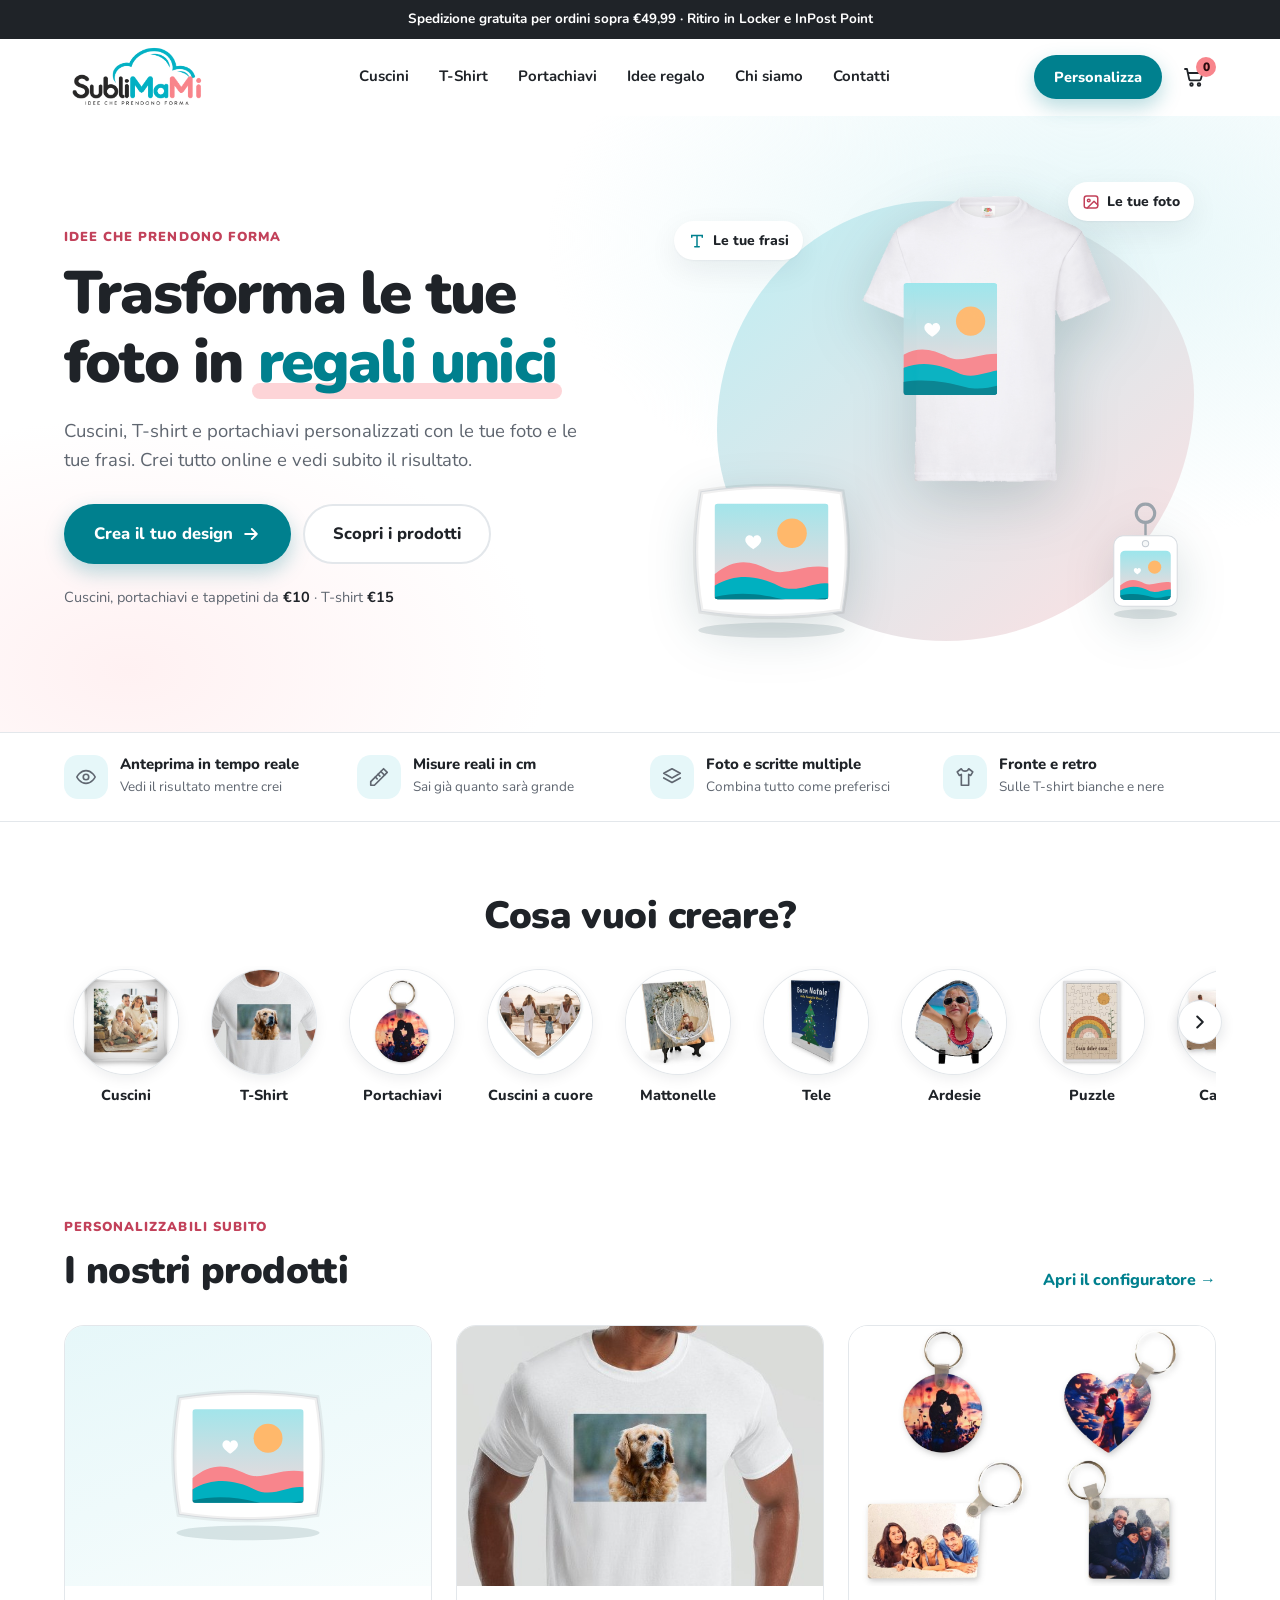
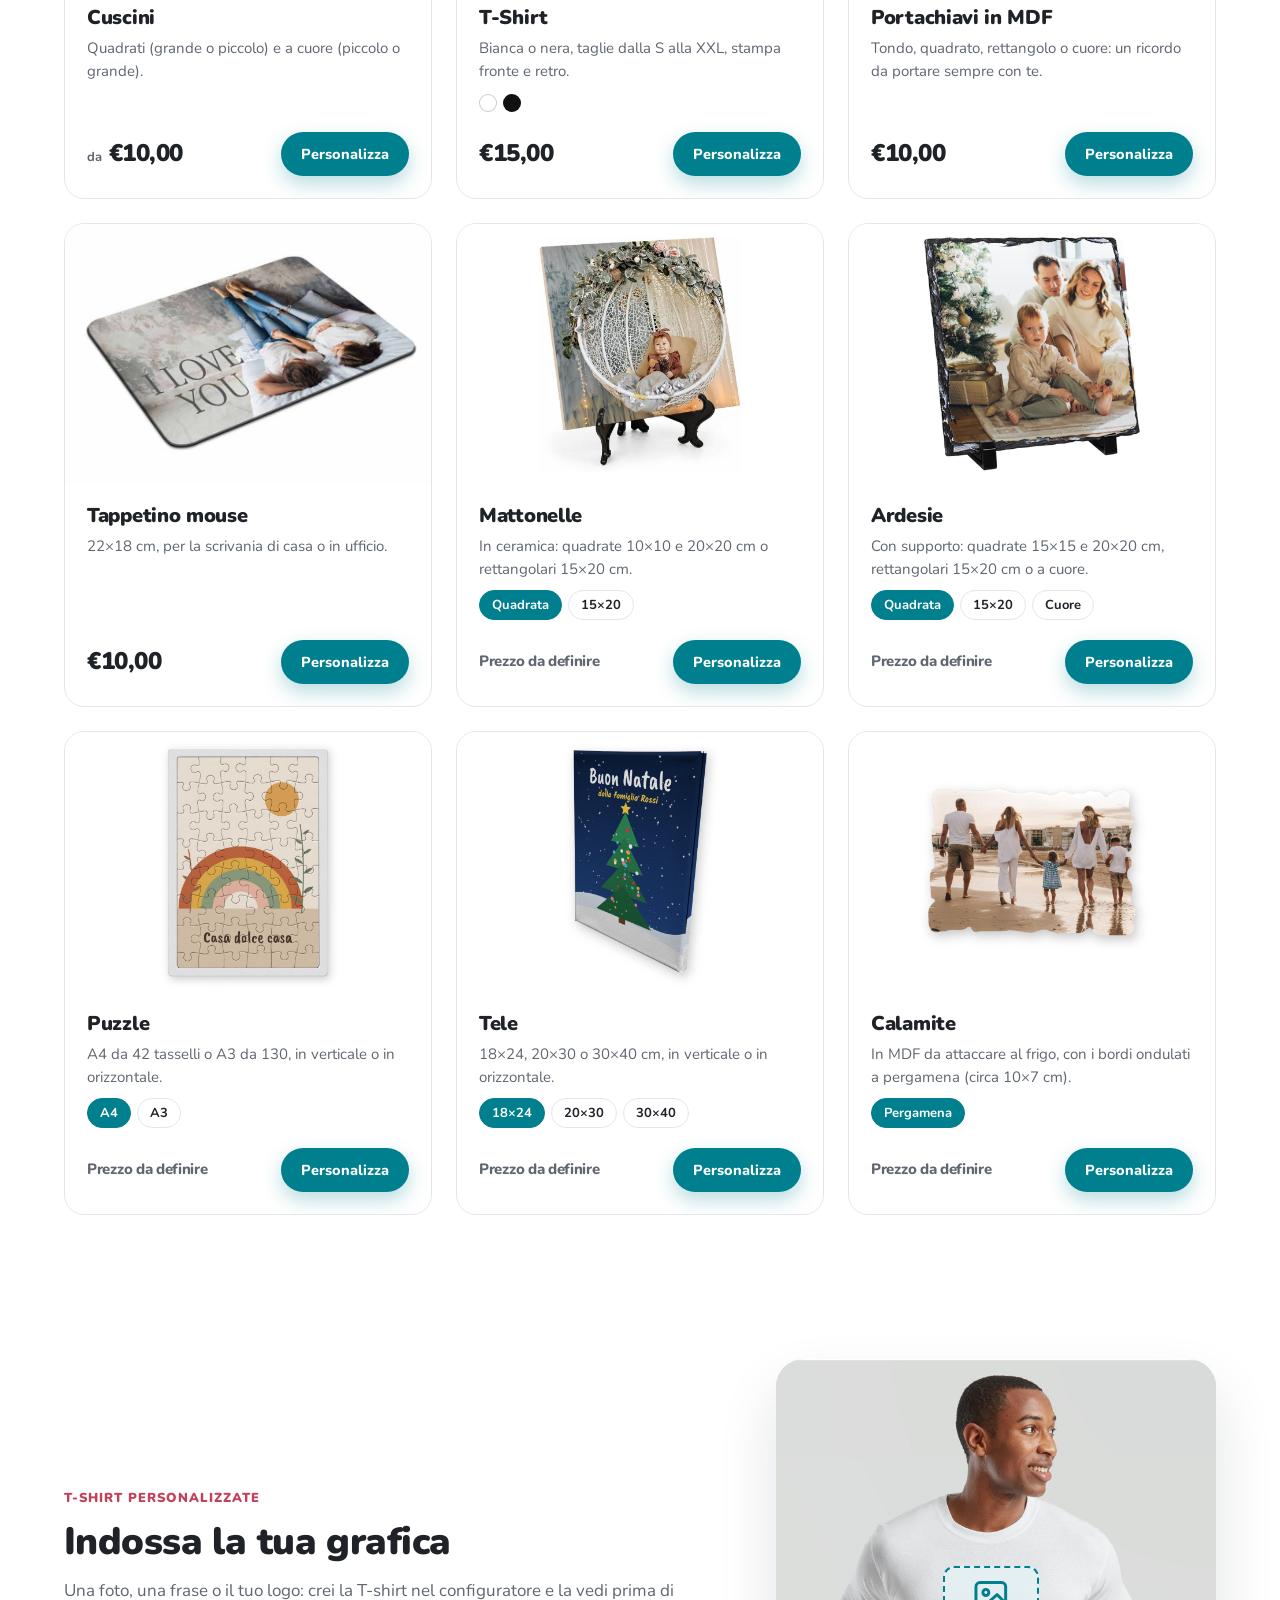
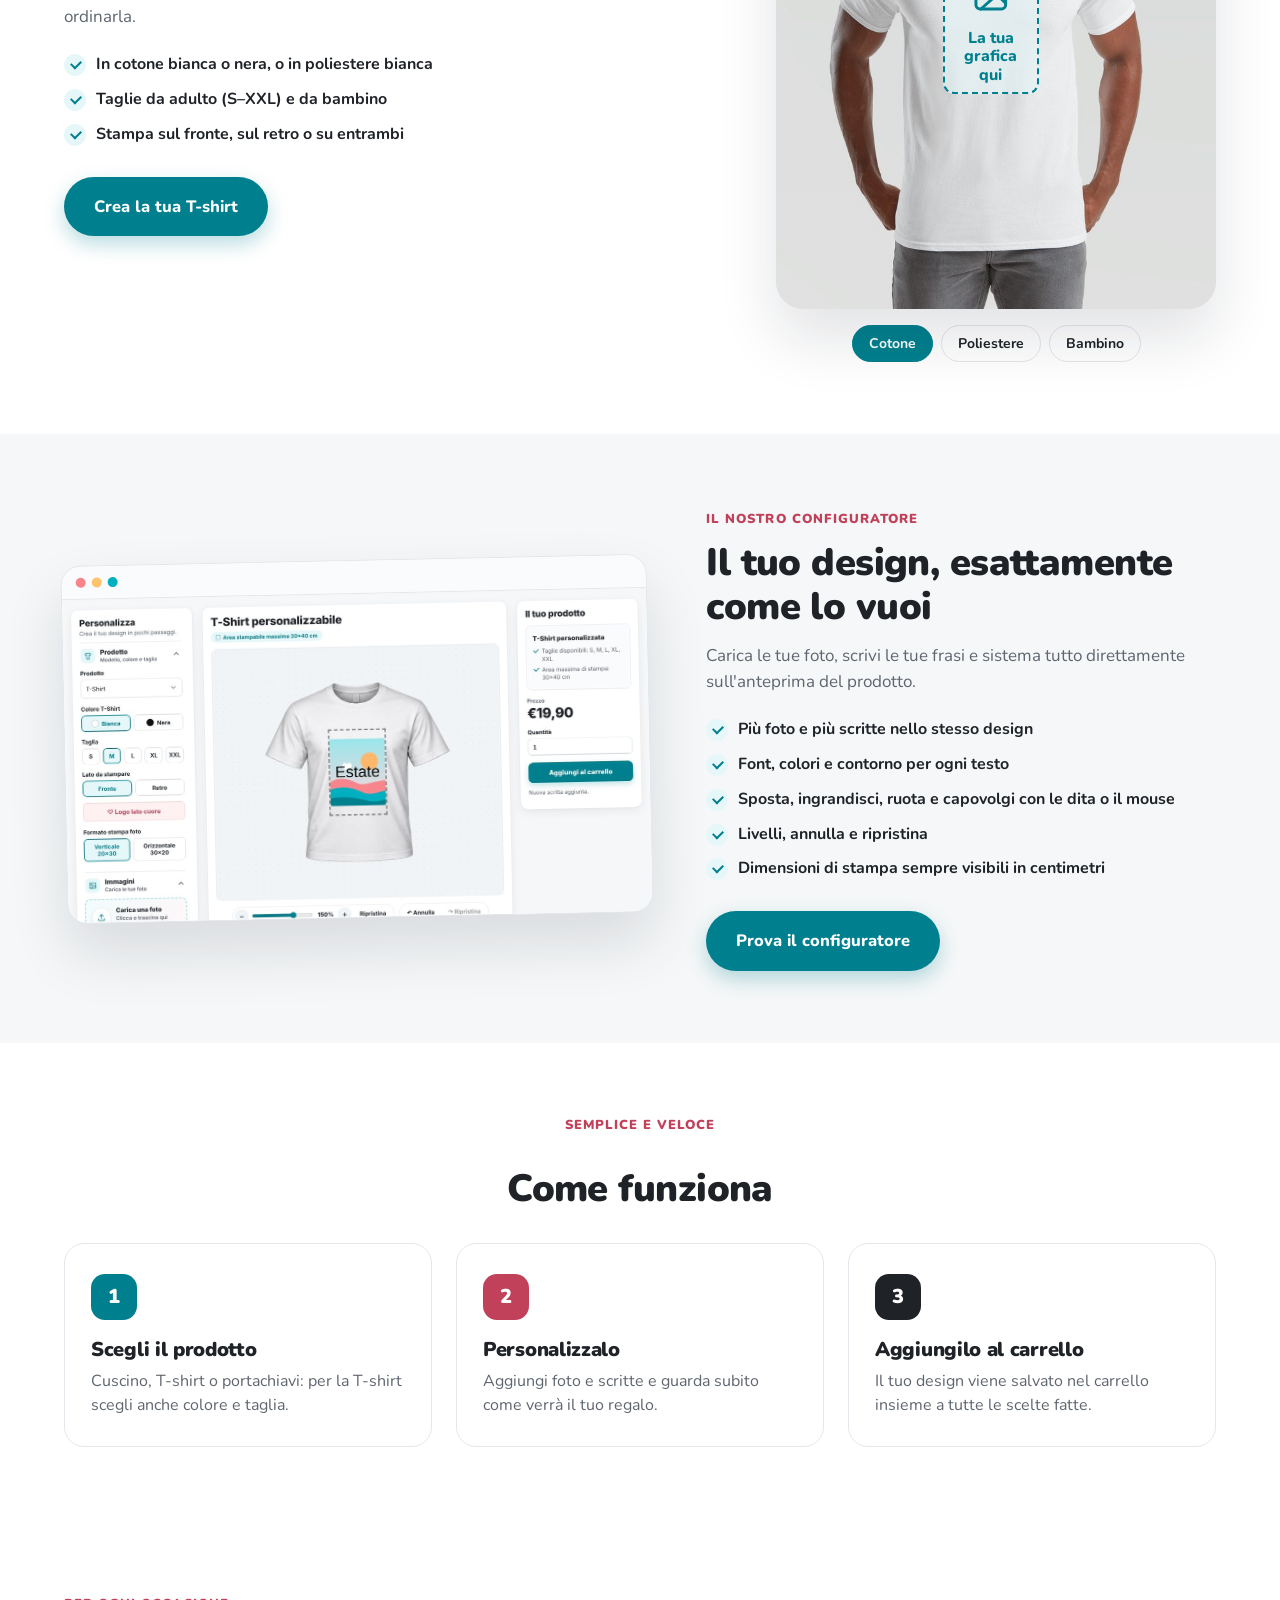
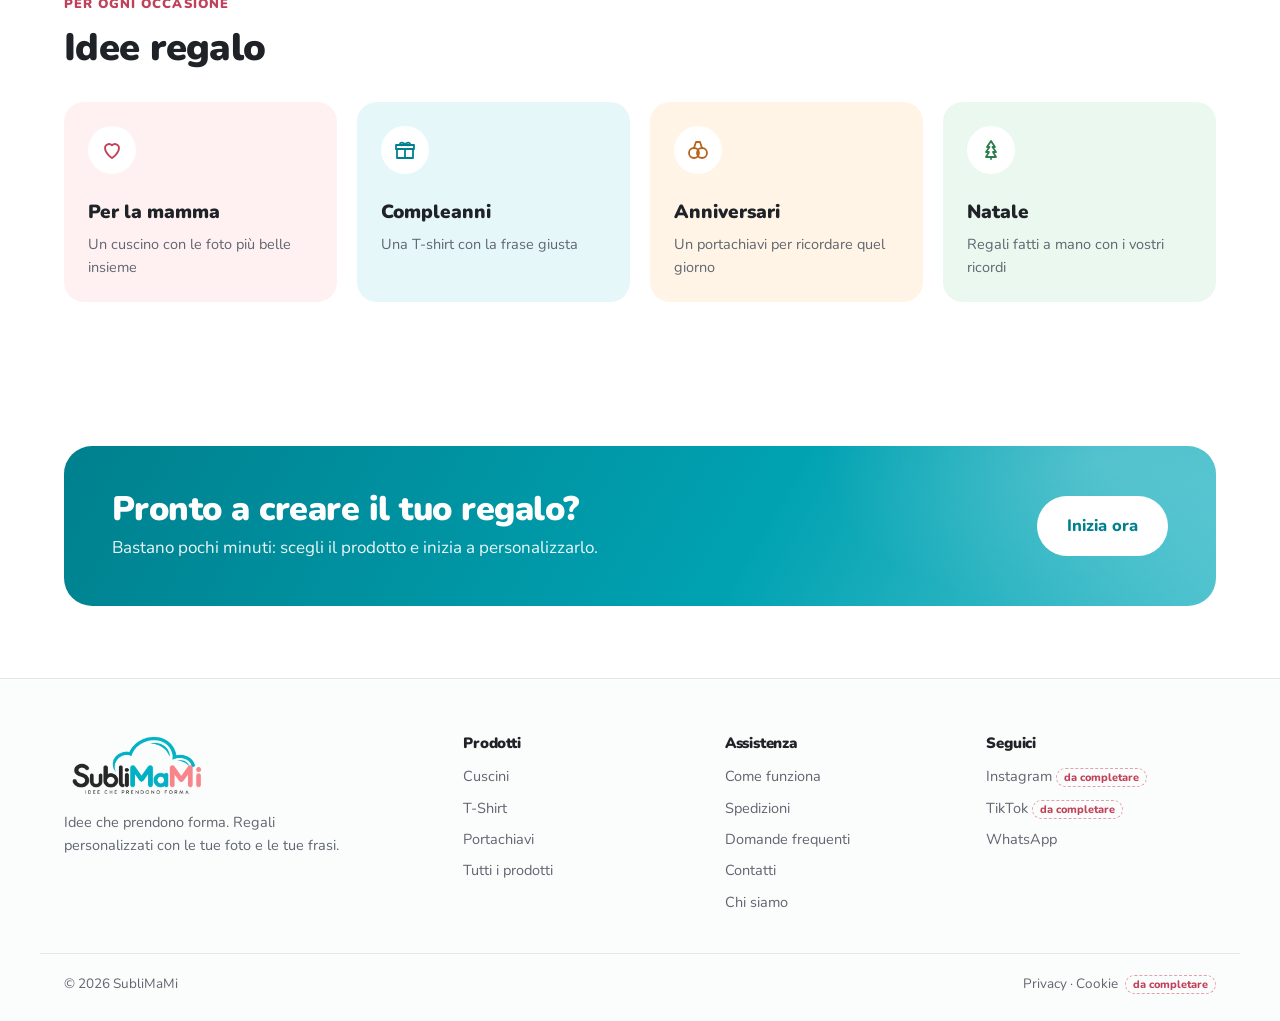
==== commit 5a019b59: "Portachiavi fronte/retro; home: cerchi in una riga con frecce Portachiavi in MDF (tondo, quadrato, r" ====
--- a/index.html
+++ b/index.html
@@ -11,7 +11,7 @@
     <link rel="preconnect" href="https://fonts.gstatic.com" crossorigin>
     <link rel="stylesheet" href="https://fonts.googleapis.com/css2?family=Nunito:wght@400;600;700;800;900&display=swap">
 
-    <link rel="stylesheet" href="home.css?v=07092de4a81e">
+    <link rel="stylesheet" href="home.css?v=e0ab5c60f279">
 </head>
 
 <body>
@@ -175,7 +175,12 @@
             <div class="container">
                 <h2 class="section-title" id="categorie-titolo">Cosa vuoi creare?</h2>
 
-                <div class="categories">
+                <!-- Una riga sola: scorre con le frecce (computer) o con il dito (smartphone), home.js -->
+                <div class="categories-carousel">
+                    <button type="button" class="categories-arrow categories-arrow-prev" aria-label="Categorie precedenti" aria-controls="categoriesRow" hidden>
+                        <svg viewBox="0 0 24 24" fill="none" stroke="currentColor" stroke-width="2.2" stroke-linecap="round" stroke-linejoin="round" aria-hidden="true"><path d="M15 18l-6-6 6-6"/></svg>
+                    </button>
+                <div class="categories" id="categoriesRow">
                     <a href="personalizza.html?prodotto=cushion" class="category">
                         <span class="category-image"><img src="assets/home/cerchio-cuscino.jpg" alt="" class="category-photo" width="360" height="360" loading="lazy"></span>
                         Cuscini
@@ -216,6 +221,10 @@
                         <span class="category-image"><img src="assets/home/cerchio-tappetino.jpg" alt="" class="category-photo" width="360" height="360" loading="lazy"></span>
                         Tappetini mouse
                     </a>
+                </div>
+                    <button type="button" class="categories-arrow categories-arrow-next" aria-label="Categorie successive" aria-controls="categoriesRow" hidden>
+                        <svg viewBox="0 0 24 24" fill="none" stroke="currentColor" stroke-width="2.2" stroke-linecap="round" stroke-linejoin="round" aria-hidden="true"><path d="M9 18l6-6-6-6"/></svg>
+                    </button>
                 </div>
             </div>
         </section>
@@ -635,6 +644,6 @@
     </footer>
 
     <script src="site-config.js?v=1eb8c7c63106"></script>
-    <script src="home.js?v=0a472ae0a49b"></script>
+    <script src="home.js?v=629539f3c61c"></script>
 </body>
 </html>
--- a/home.css
+++ b/home.css
@@ -591,15 +591,70 @@
     display: none;
 }
 
-/* Dieci categorie: su computer e tablet due file da cinque */
-@media (min-width: 601px) {
-    .categories {
-        flex-wrap: wrap;
-        row-gap: 24px;
-        max-width: 720px;
-        margin-left: auto;
-        margin-right: auto;
-        overflow: visible;
+/* Riga che scorre: centrata se c'è spazio, altrimenti parte da sinistra */
+.categories {
+    justify-content: flex-start;
+    scroll-behavior: smooth;
+}
+
+.categories > .category:first-child {
+    margin-left: auto;
+}
+
+.categories > .category:last-child {
+    margin-right: auto;
+}
+
+/* Frecce per scorrere i cerchi (nascoste quando non servono) */
+.categories-carousel {
+    position: relative;
+}
+
+.categories-arrow {
+    position: absolute;
+    top: 56px;
+    z-index: 2;
+    display: grid;
+    place-items: center;
+    width: 44px;
+    height: 44px;
+    padding: 0;
+    border: 1px solid var(--line);
+    border-radius: 50%;
+    background: #fff;
+    color: var(--ink);
+    box-shadow: 0 4px 14px rgba(16, 24, 40, 0.12);
+    cursor: pointer;
+    transform: translateY(-50%);
+    transition: background 0.2s ease, color 0.2s ease;
+}
+
+.categories-arrow svg {
+    width: 22px;
+    height: 22px;
+}
+
+.categories-arrow:hover {
+    background: var(--brand-soft);
+    color: var(--brand-strong);
+}
+
+.categories-arrow[hidden] {
+    display: none;
+}
+
+.categories-arrow-prev {
+    left: -6px;
+}
+
+.categories-arrow-next {
+    right: -6px;
+}
+
+/* Su smartphone si scorre con il dito */
+@media (max-width: 600px) {
+    .categories-arrow {
+        display: none;
     }
 }
 
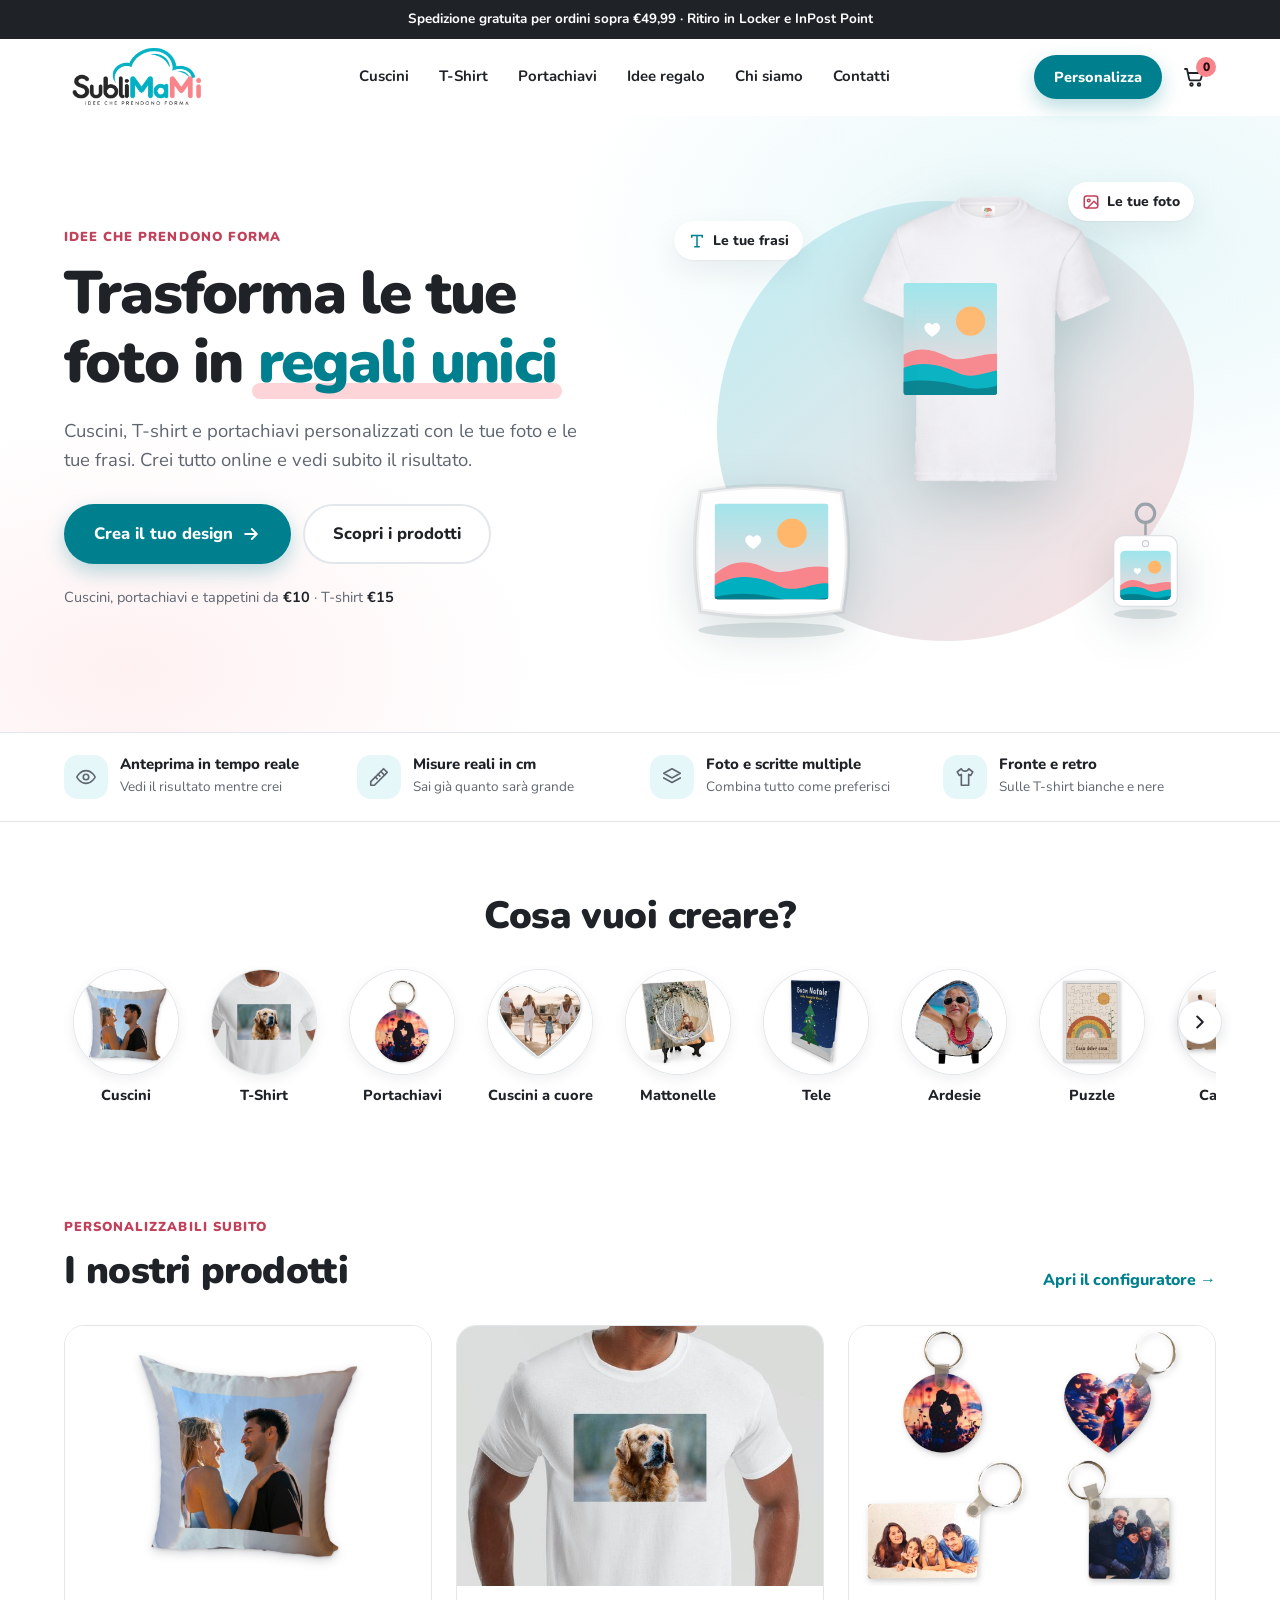
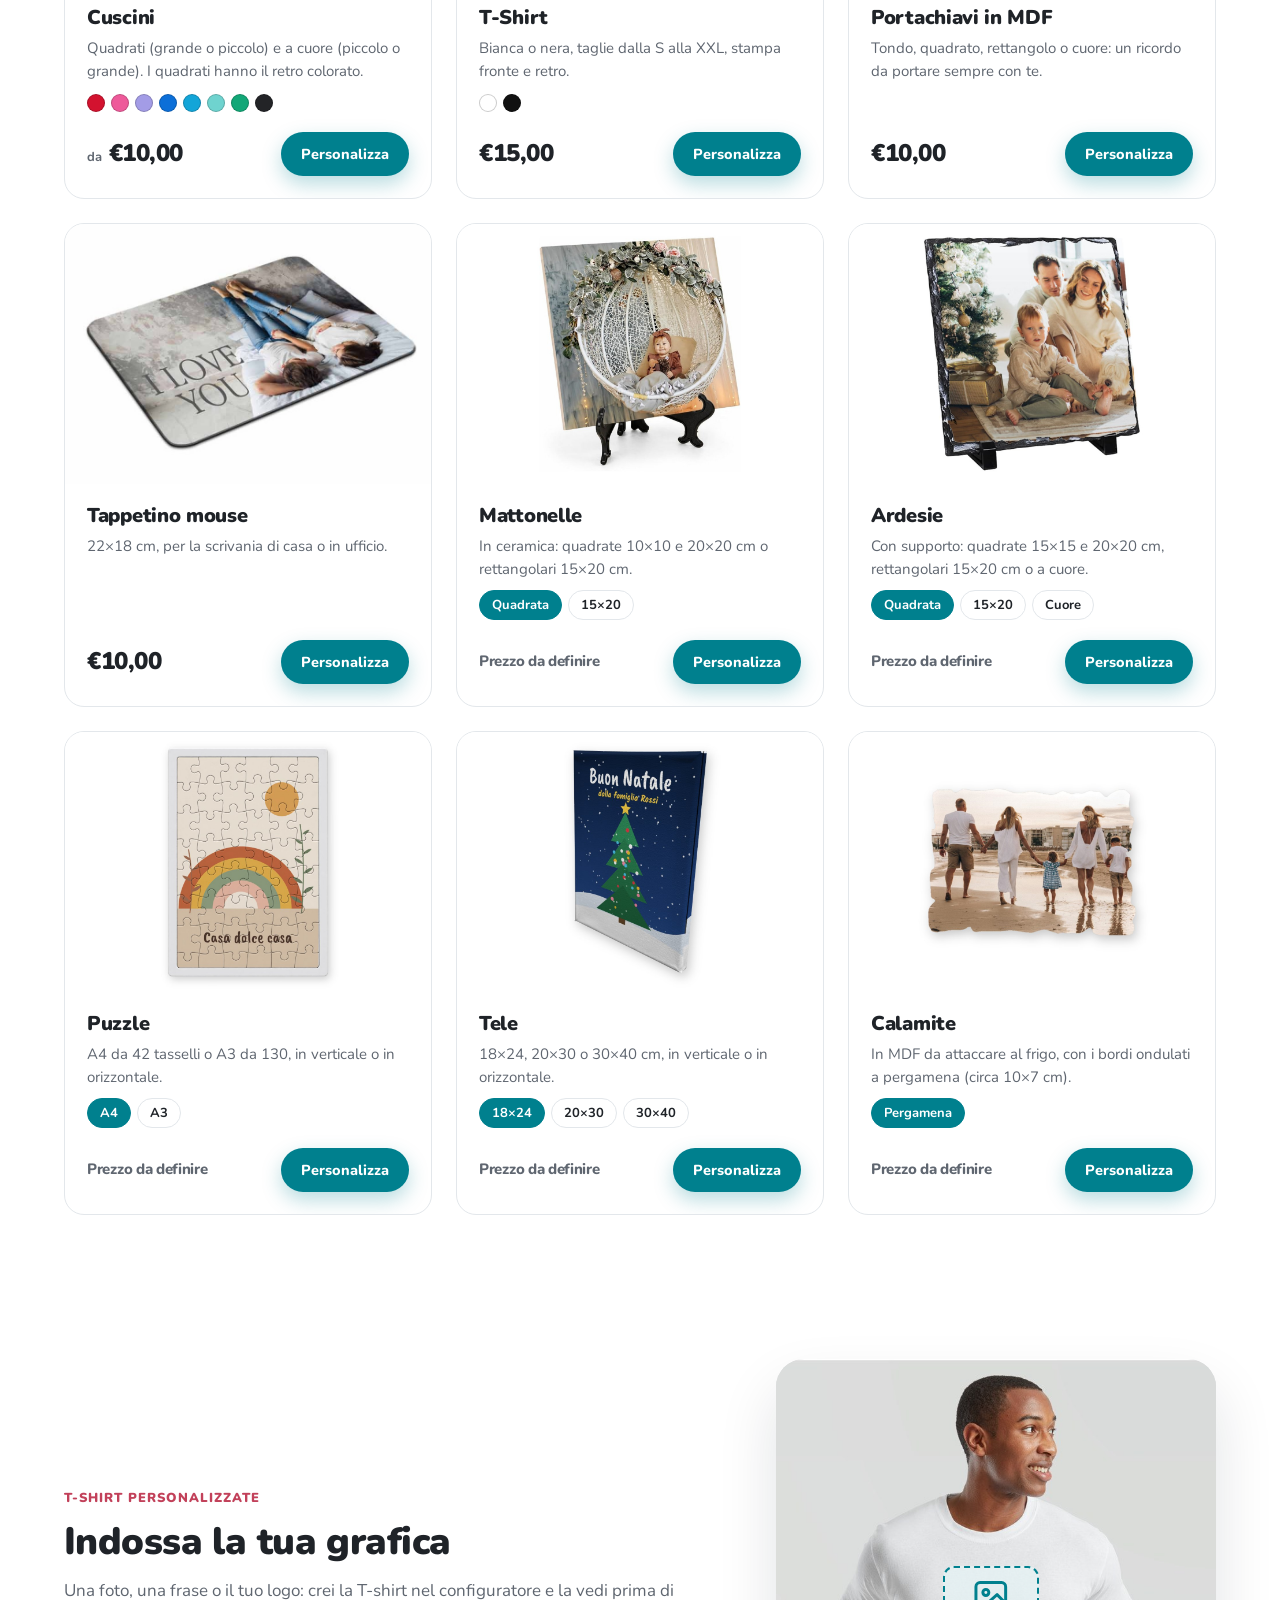
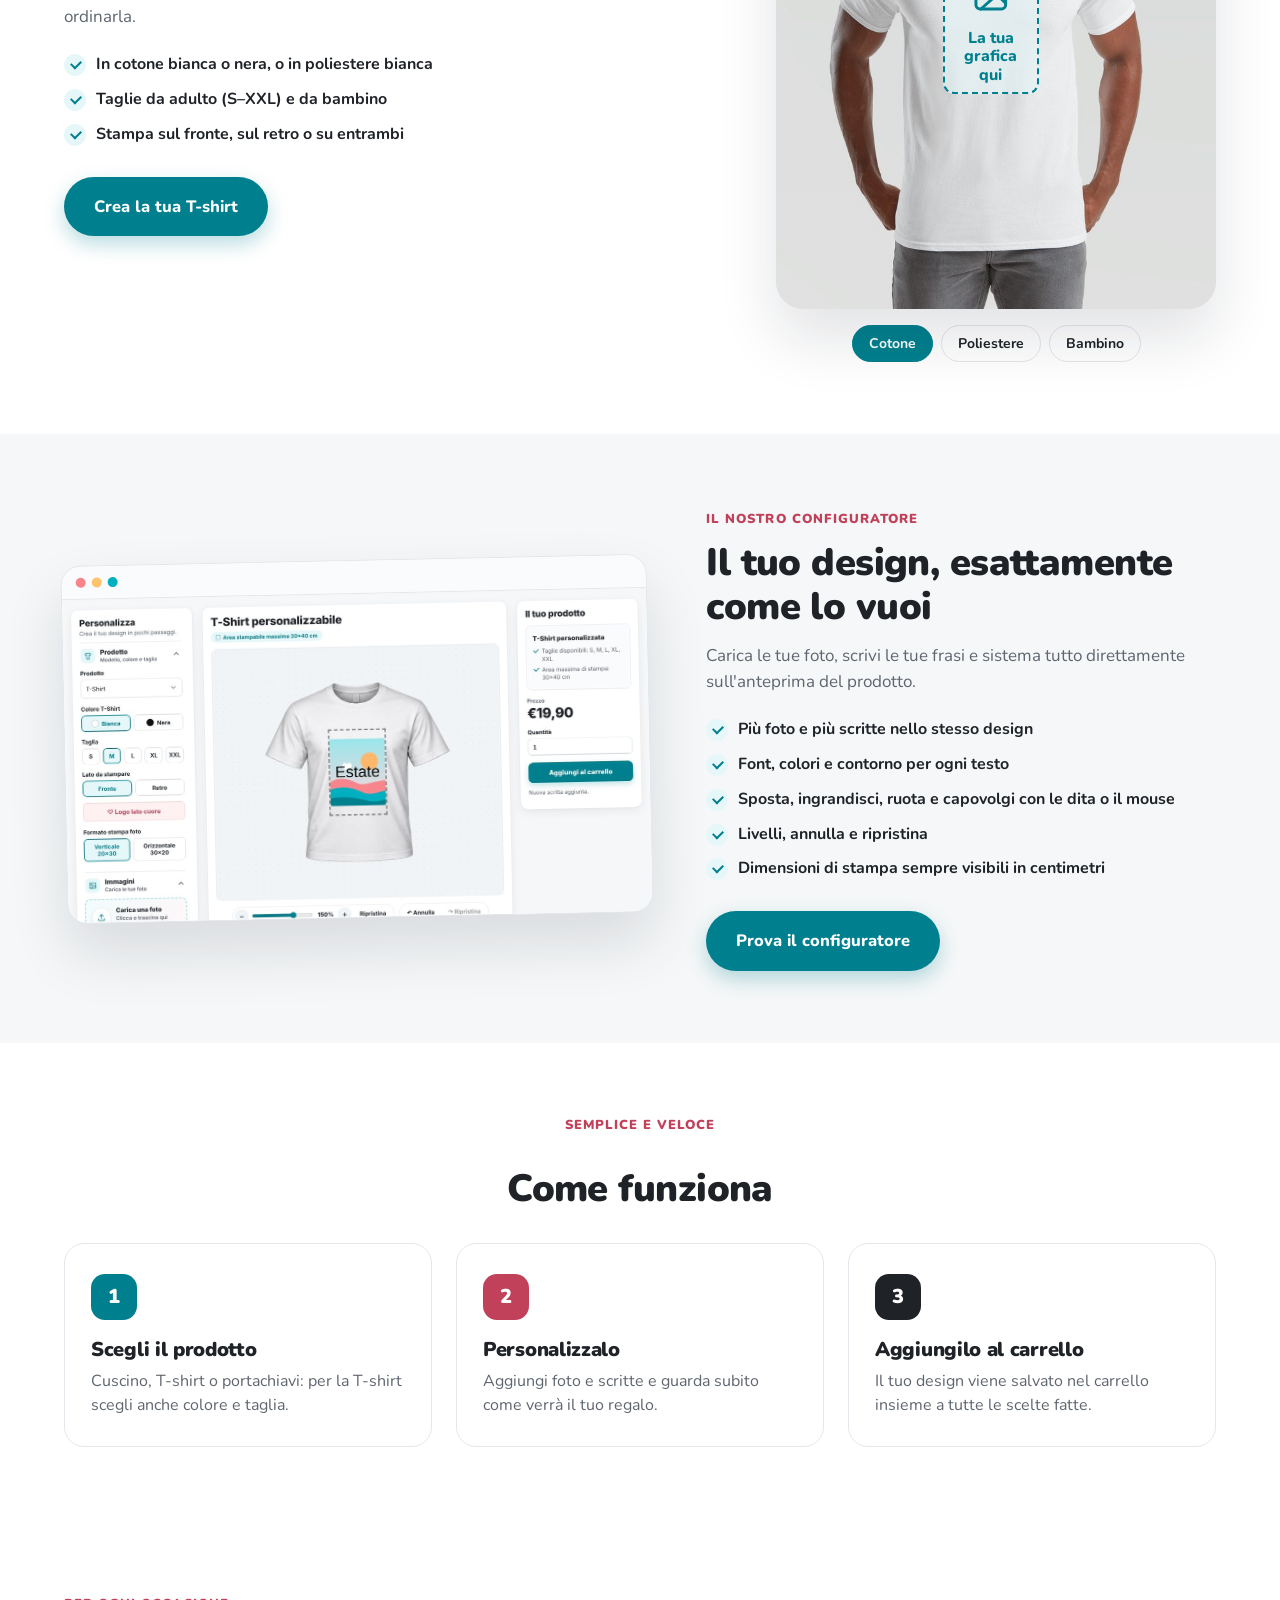
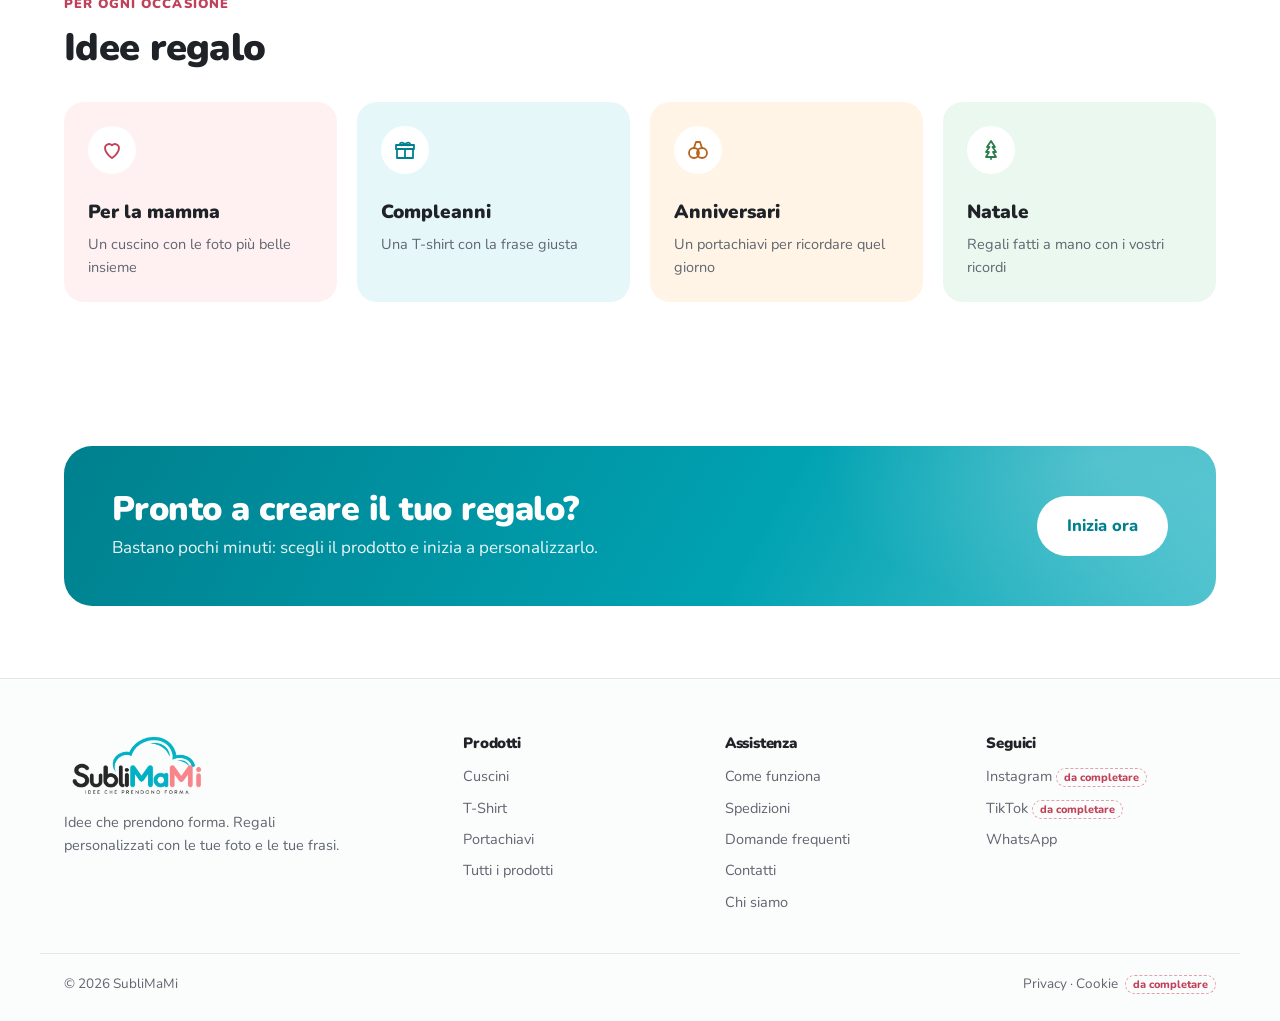
==== commit 58810b26: "Cuscini quadrati: retro colorato a scelta e foto vere Cuscini quadrati (grande e piccolo) - Fronte b" ====
--- a/index.html
+++ b/index.html
@@ -247,12 +247,24 @@
                 <div class="products-grid">
 
                     <article class="product-card">
-                        <a href="personalizza.html?prodotto=cushion" class="product-card-image tint-teal">
-                            <img src="assets/home/cuscino.svg" alt="Cuscino personalizzato">
+                        <!-- Foto vera: fronte bianco stampato; passando sopra compare la scritta -->
+                        <a href="personalizza.html?prodotto=cushion" class="product-card-image product-card-photo product-card-photo-fit">
+                            <img src="assets/home/cuscino-foto.jpg" alt="Cuscino in raso con il fronte bianco stampato con la foto di una coppia" width="900" height="900" class="product-photo-main">
+                            <img src="assets/home/cuscino-scritta.jpg" alt="" width="900" height="900" loading="lazy" class="product-photo-alt">
                         </a>
                         <div class="product-card-body">
                             <h3>Cuscini</h3>
-                            <p>Quadrati (grande o piccolo) e a cuore (piccolo o grande).</p>
+                            <p>Quadrati (grande o piccolo) e a cuore (piccolo o grande). I quadrati hanno il retro colorato.</p>
+                            <div class="color-dots" aria-label="Colori del retro dei cuscini quadrati">
+                                <span class="color-dot" style="background:#d3122f" title="Rosso"></span>
+                                <span class="color-dot" style="background:#ee5a9a" title="Rosa"></span>
+                                <span class="color-dot" style="background:#a39ce6" title="Lilla"></span>
+                                <span class="color-dot" style="background:#0c6fd8" title="Blu"></span>
+                                <span class="color-dot" style="background:#13a5d8" title="Azzurro"></span>
+                                <span class="color-dot" style="background:#6fd3cf" title="Verde acqua"></span>
+                                <span class="color-dot" style="background:#12a777" title="Verde"></span>
+                                <span class="color-dot" style="background:#232427" title="Nero"></span>
+                            </div>
                             <div class="product-card-footer">
                                 <span class="price"><small>da</small> €10,00</span>
                                 <a href="personalizza.html?prodotto=cushion" class="btn btn-primary btn-small">Personalizza</a>
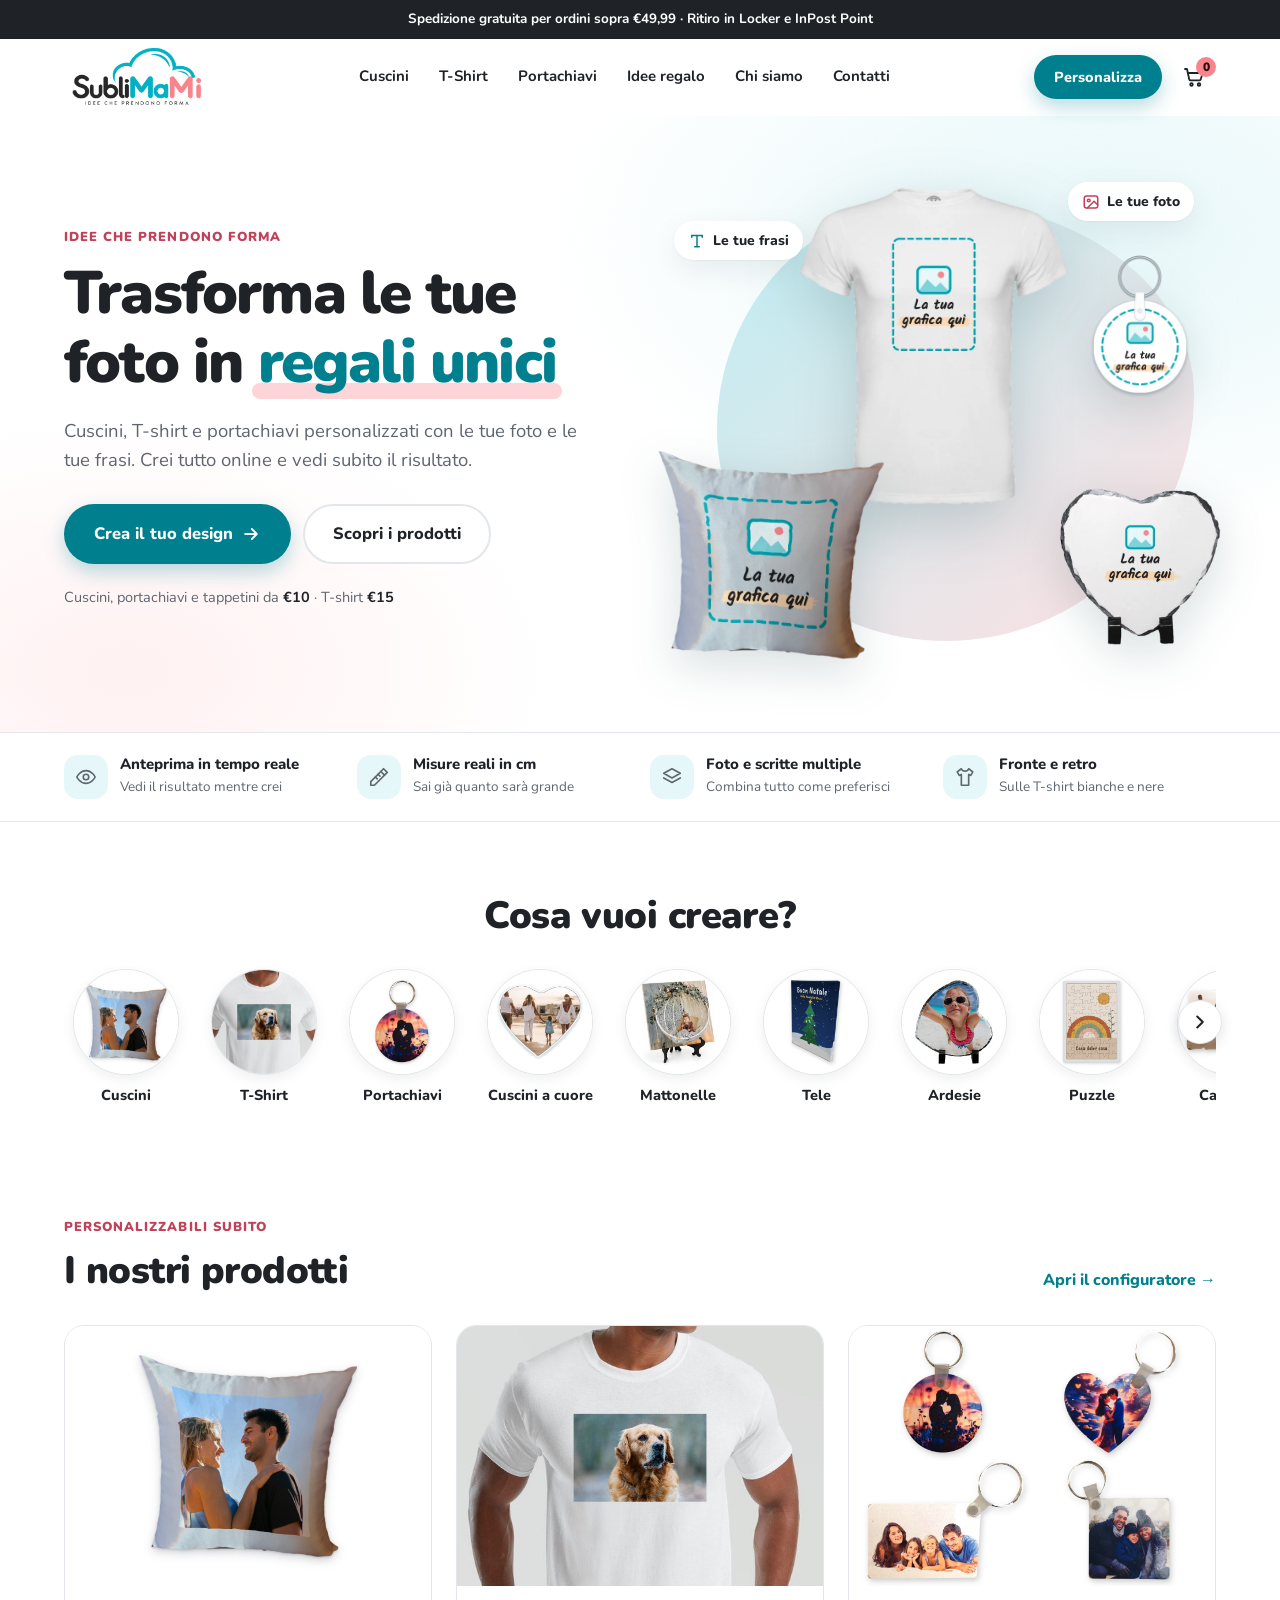
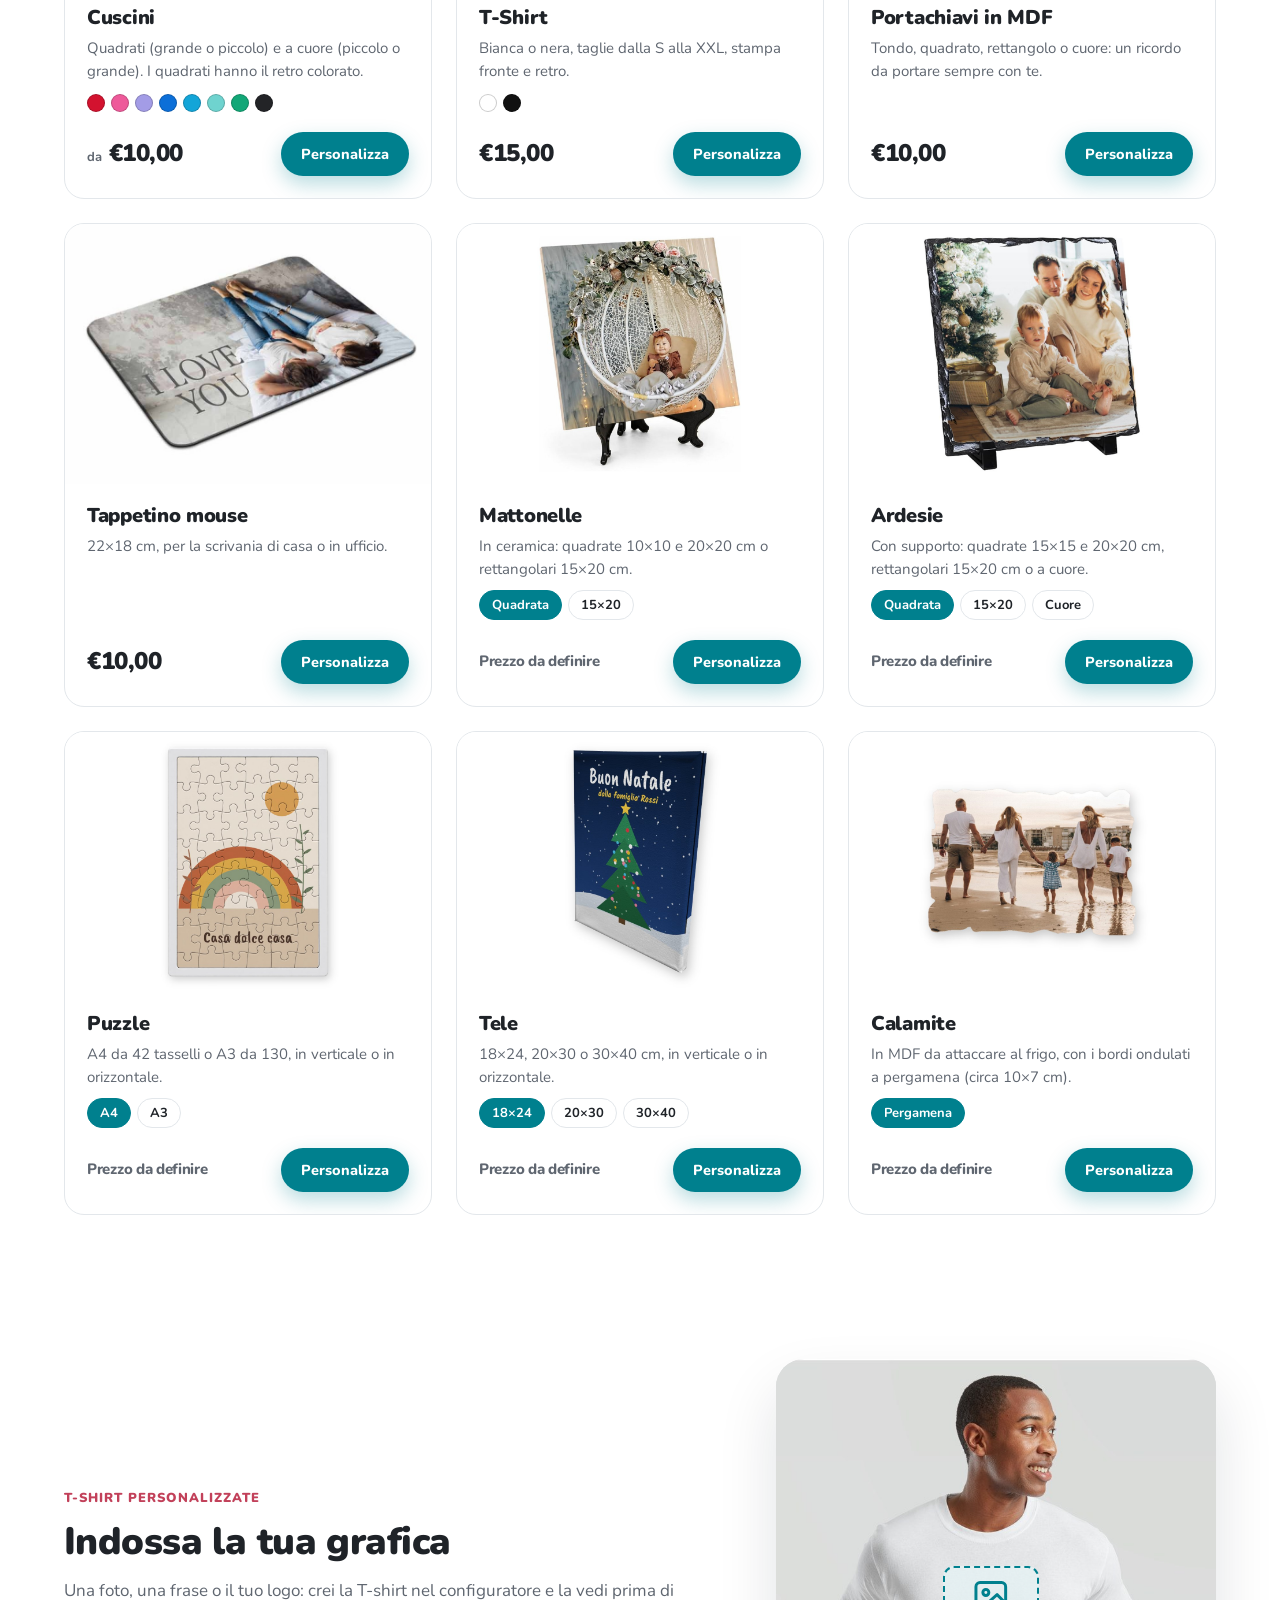
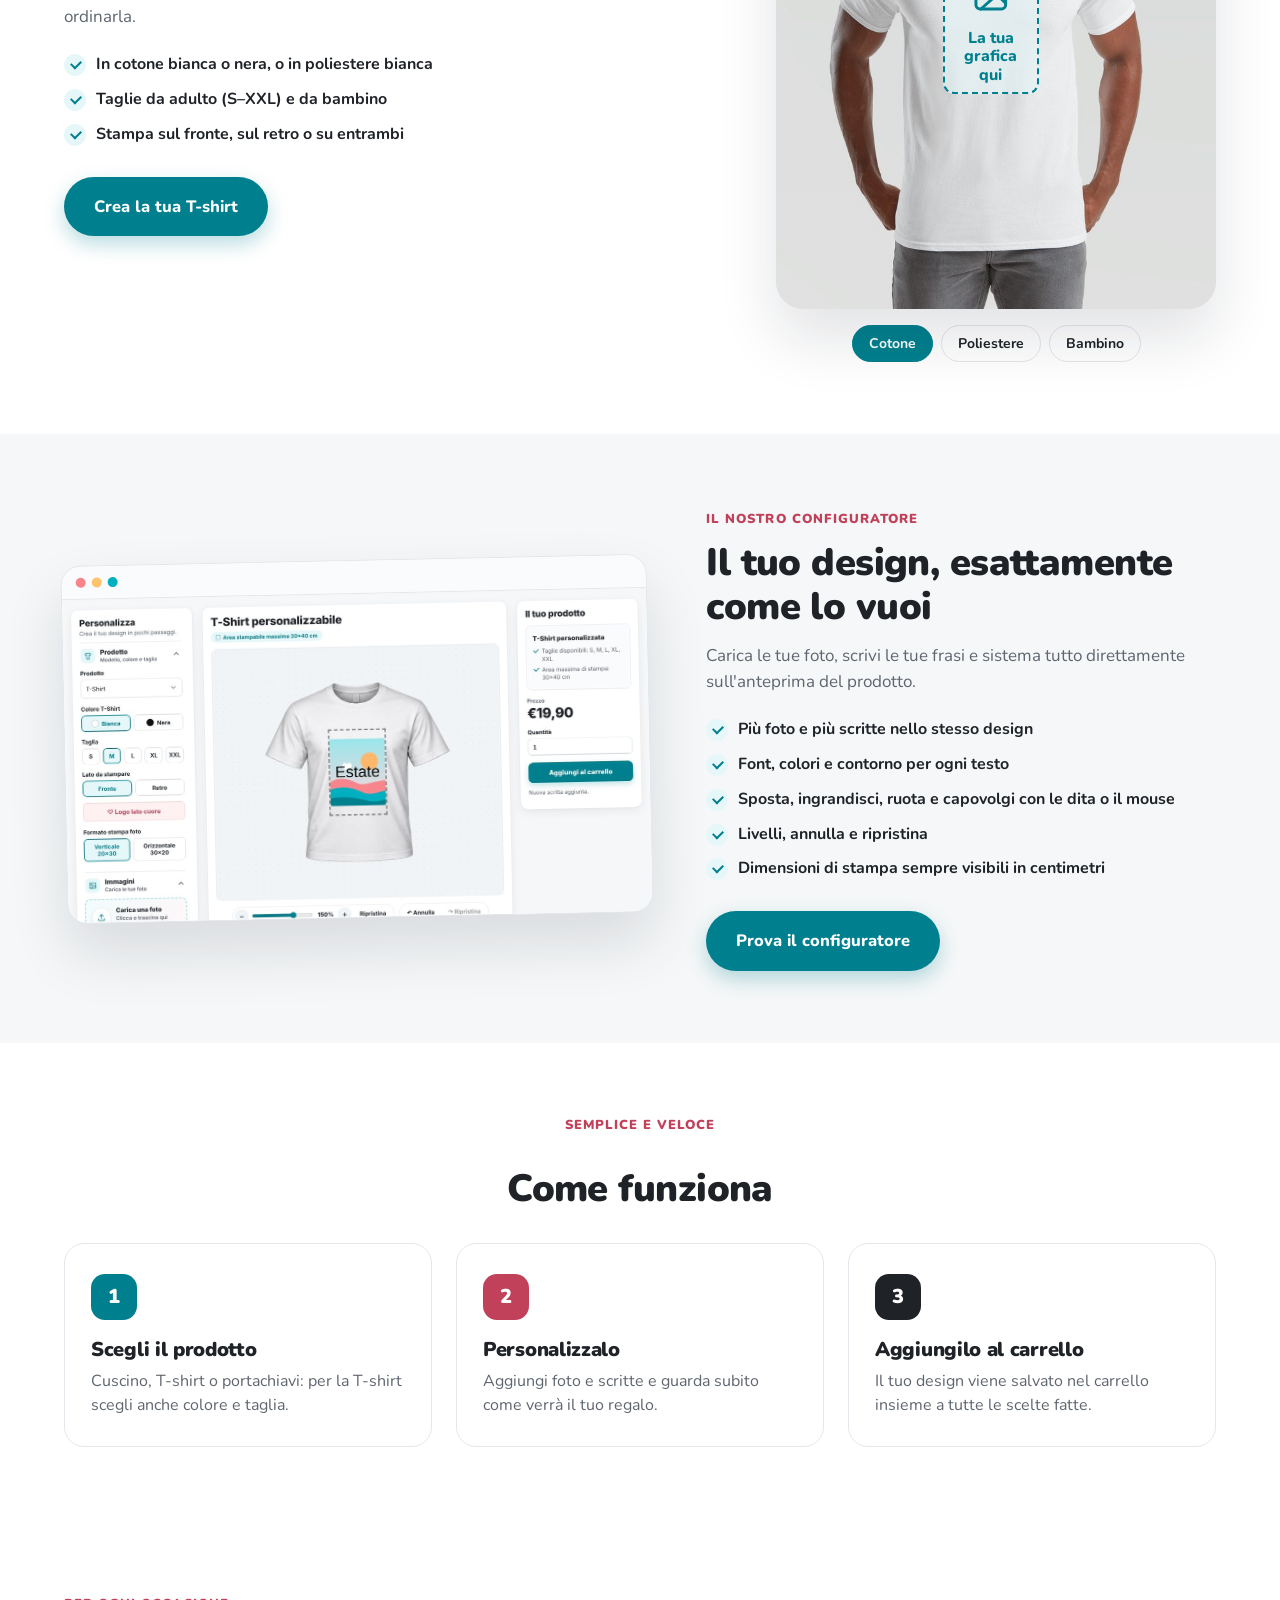
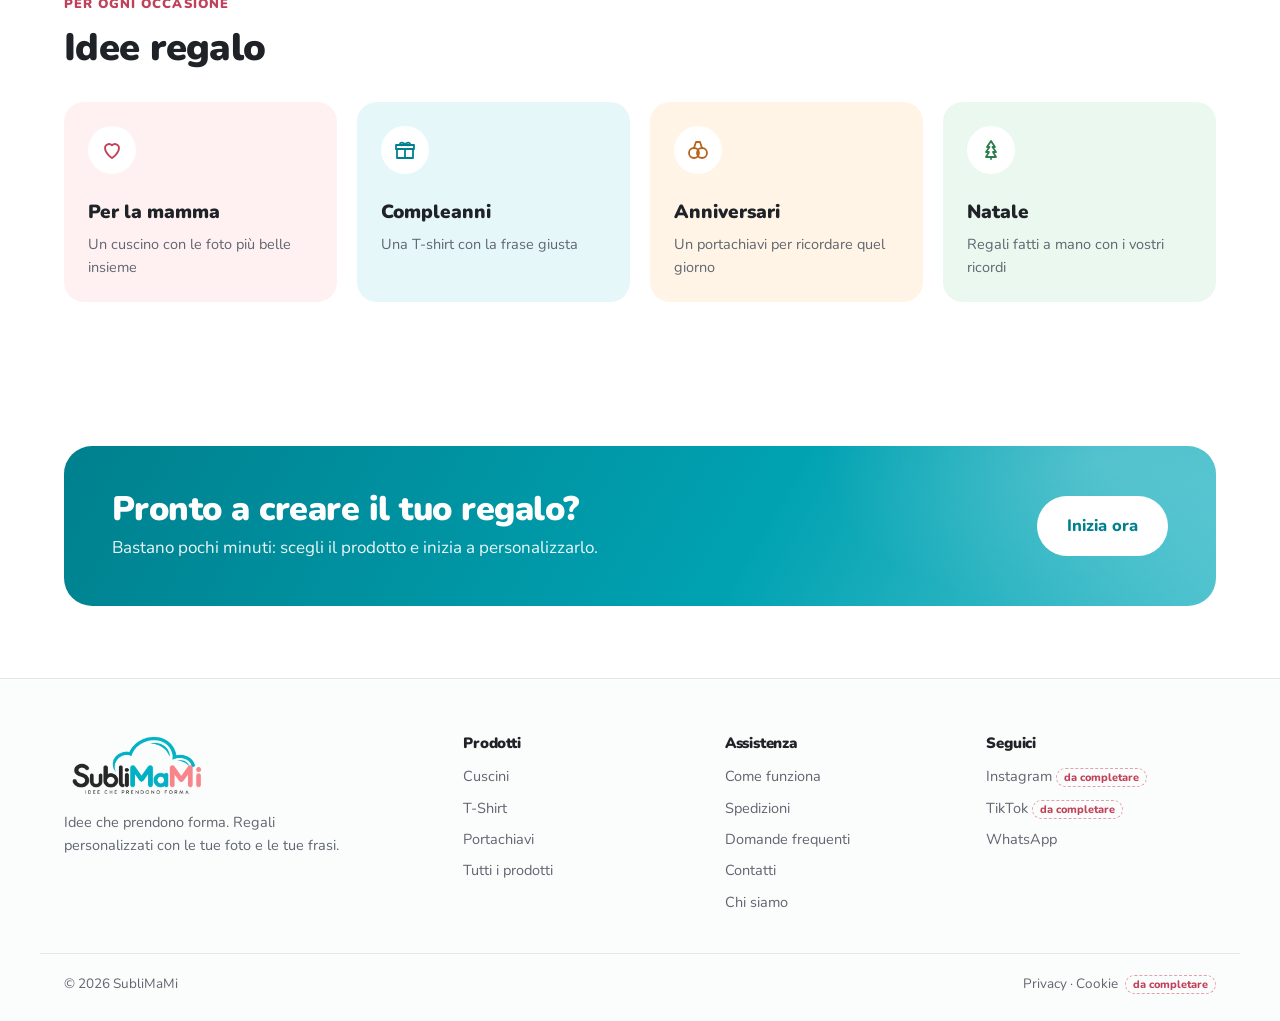
==== commit 4ecfb2a2: "Home: in alto i nostri prodotti veri con "La tua grafica qui" - Al posto del disegno (maglietta, cus" ====
--- a/index.html
+++ b/index.html
@@ -11,7 +11,7 @@
     <link rel="preconnect" href="https://fonts.gstatic.com" crossorigin>
     <link rel="stylesheet" href="https://fonts.googleapis.com/css2?family=Nunito:wght@400;600;700;800;900&display=swap">
 
-    <link rel="stylesheet" href="home.css?v=e0ab5c60f279">
+    <link rel="stylesheet" href="home.css?v=65065e04bd95">
 </head>
 
 <body>
@@ -93,16 +93,14 @@
                     </p>
                 </div>
 
+                <!-- Prodotti veri con "La tua grafica qui" (assets/home/hero-*.webp) -->
                 <div class="hero-visual" aria-hidden="true">
                     <div class="hero-blob"></div>
 
-                    <div class="hero-tshirt">
-                        <img src="assets/tshirt-white-front.png" alt="">
-                        <img src="assets/home/design-tshirt.svg" alt="" class="hero-tshirt-design">
-                    </div>
-
-                    <img src="assets/home/cuscino.svg" alt="" class="hero-item hero-cushion">
-                    <img src="assets/home/portachiavi.svg" alt="" class="hero-item hero-keychain">
+                    <img src="assets/home/hero-tshirt.webp" alt="" class="hero-item hero-tshirt" width="640" height="751">
+                    <img src="assets/home/hero-ardesia.webp" alt="" class="hero-item hero-slate" width="460" height="446">
+                    <img src="assets/home/hero-cuscino.webp" alt="" class="hero-item hero-cushion" width="540" height="498">
+                    <img src="assets/home/hero-portachiavi.webp" alt="" class="hero-item hero-keychain" width="399" height="580">
 
                     <span class="hero-chip hero-chip-1">
                         <svg viewBox="0 0 24 24" fill="none" stroke="currentColor" stroke-width="2" stroke-linecap="round" aria-hidden="true"><path d="M5 7V4.5h14V7M12 4.5v15M9 19.5h6"/></svg>
--- a/home.css
+++ b/home.css
@@ -398,19 +398,6 @@
     background: linear-gradient(140deg, #bdeef3, #ffe0e2);
 }
 
-.hero-tshirt {
-    position: absolute;
-    left: 10%;
-    right: 8%;
-    top: 4%;
-}
-
-.hero-tshirt img:first-child {
-    width: 100%;
-    filter: drop-shadow(0 18px 30px rgba(0, 52, 58, 0.18));
-}
-
-.hero-tshirt-design,
 .product-tshirt-design {
     position: absolute;
     left: 50%;
@@ -421,22 +408,38 @@
     opacity: 0.95;
 }
 
+/* Prodotti veri: T-shirt al centro, davanti cuscino, ardesia e portachiavi */
 .hero-item {
     position: absolute;
+    height: auto;
     filter: drop-shadow(0 14px 24px rgba(0, 52, 58, 0.16));
 }
 
+.hero-tshirt {
+    left: 23%;
+    top: 3%;
+    width: 50%;
+    filter: drop-shadow(0 18px 30px rgba(0, 52, 58, 0.18));
+}
+
+.hero-slate {
+    right: -1%;
+    bottom: 3%;
+    width: 30%;
+    animation: float 6s ease-in-out 0.8s infinite;
+}
+
 .hero-cushion {
-    left: -2%;
+    left: -3%;
     bottom: 0;
-    width: 40%;
+    width: 42%;
     animation: float 6s ease-in-out infinite;
 }
 
 .hero-keychain {
-    right: 0;
-    bottom: 6%;
-    width: 26%;
+    right: 5%;
+    top: 17%;
+    width: 18%;
     animation: float 6s ease-in-out 1.5s infinite;
 }
 
@@ -481,6 +484,7 @@
 
 @media (prefers-reduced-motion: reduce) {
     .hero-cushion,
+    .hero-slate,
     .hero-keychain {
         animation: none;
     }
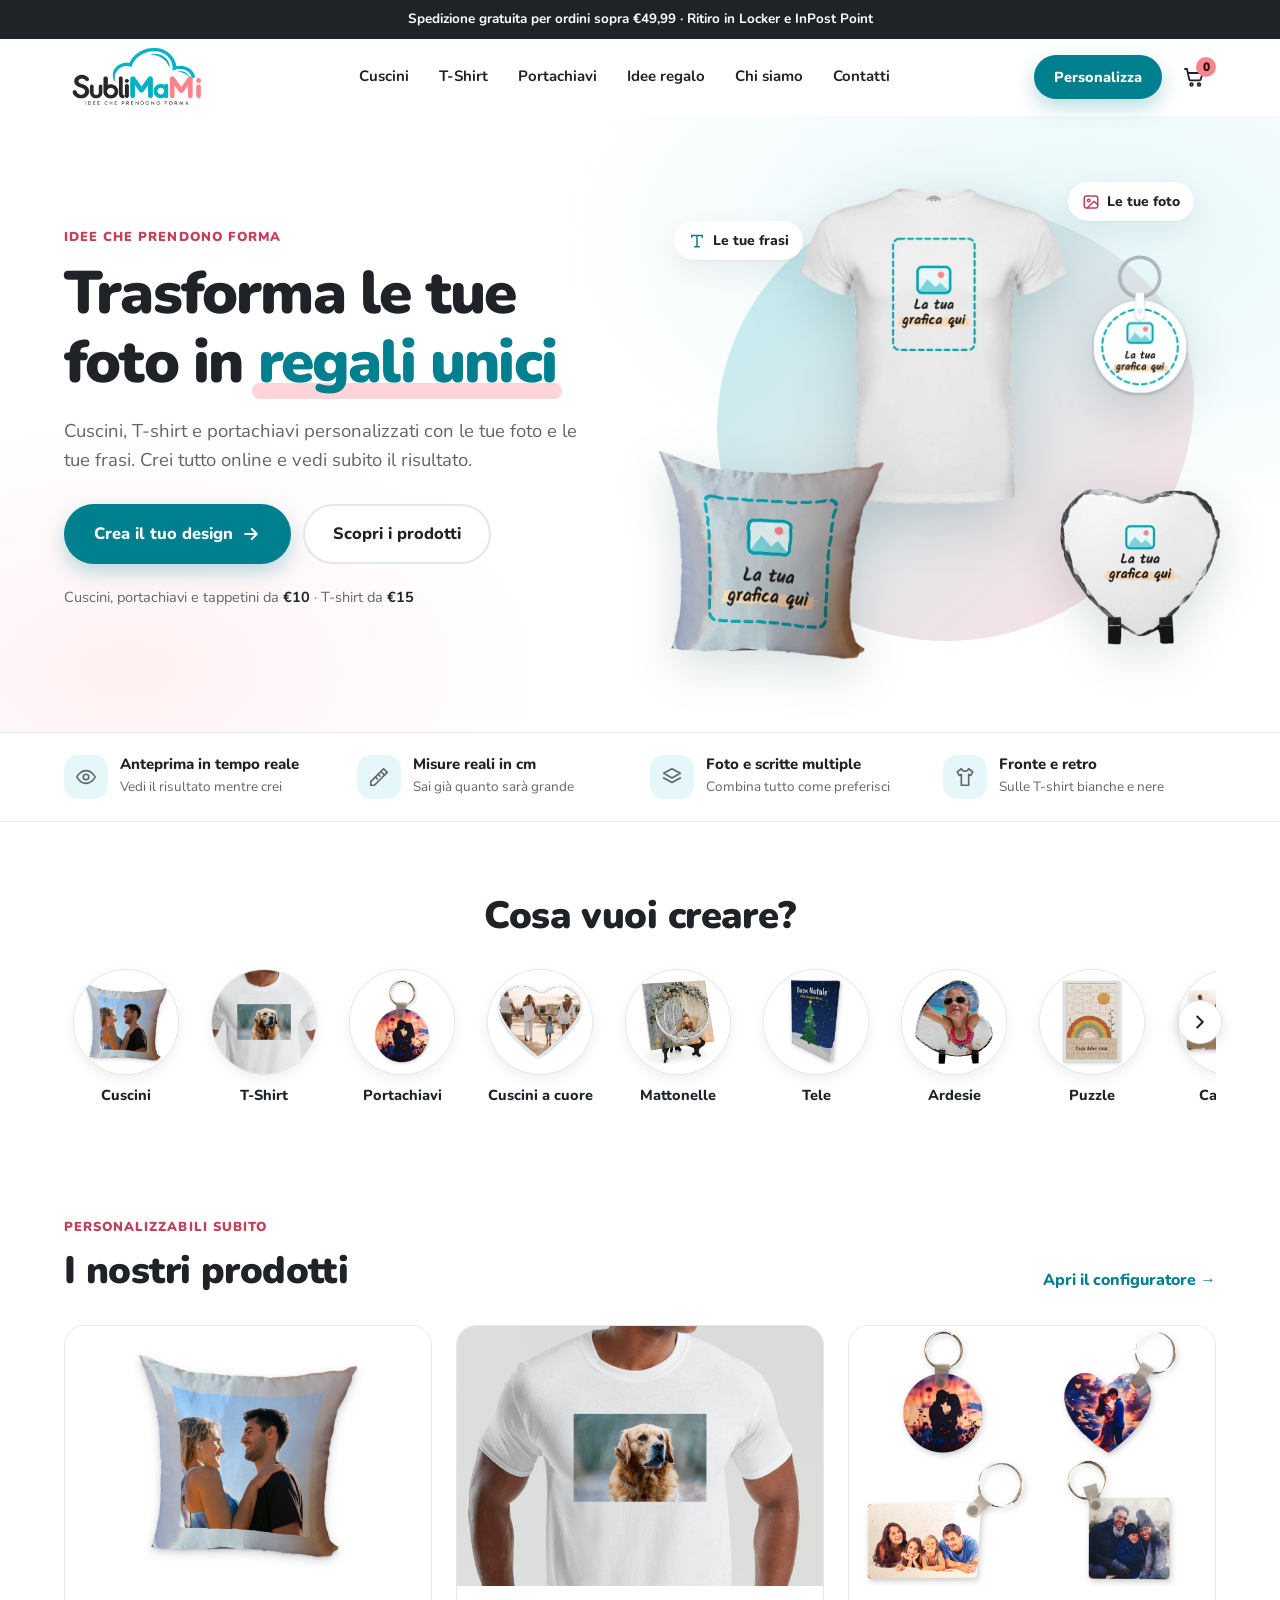
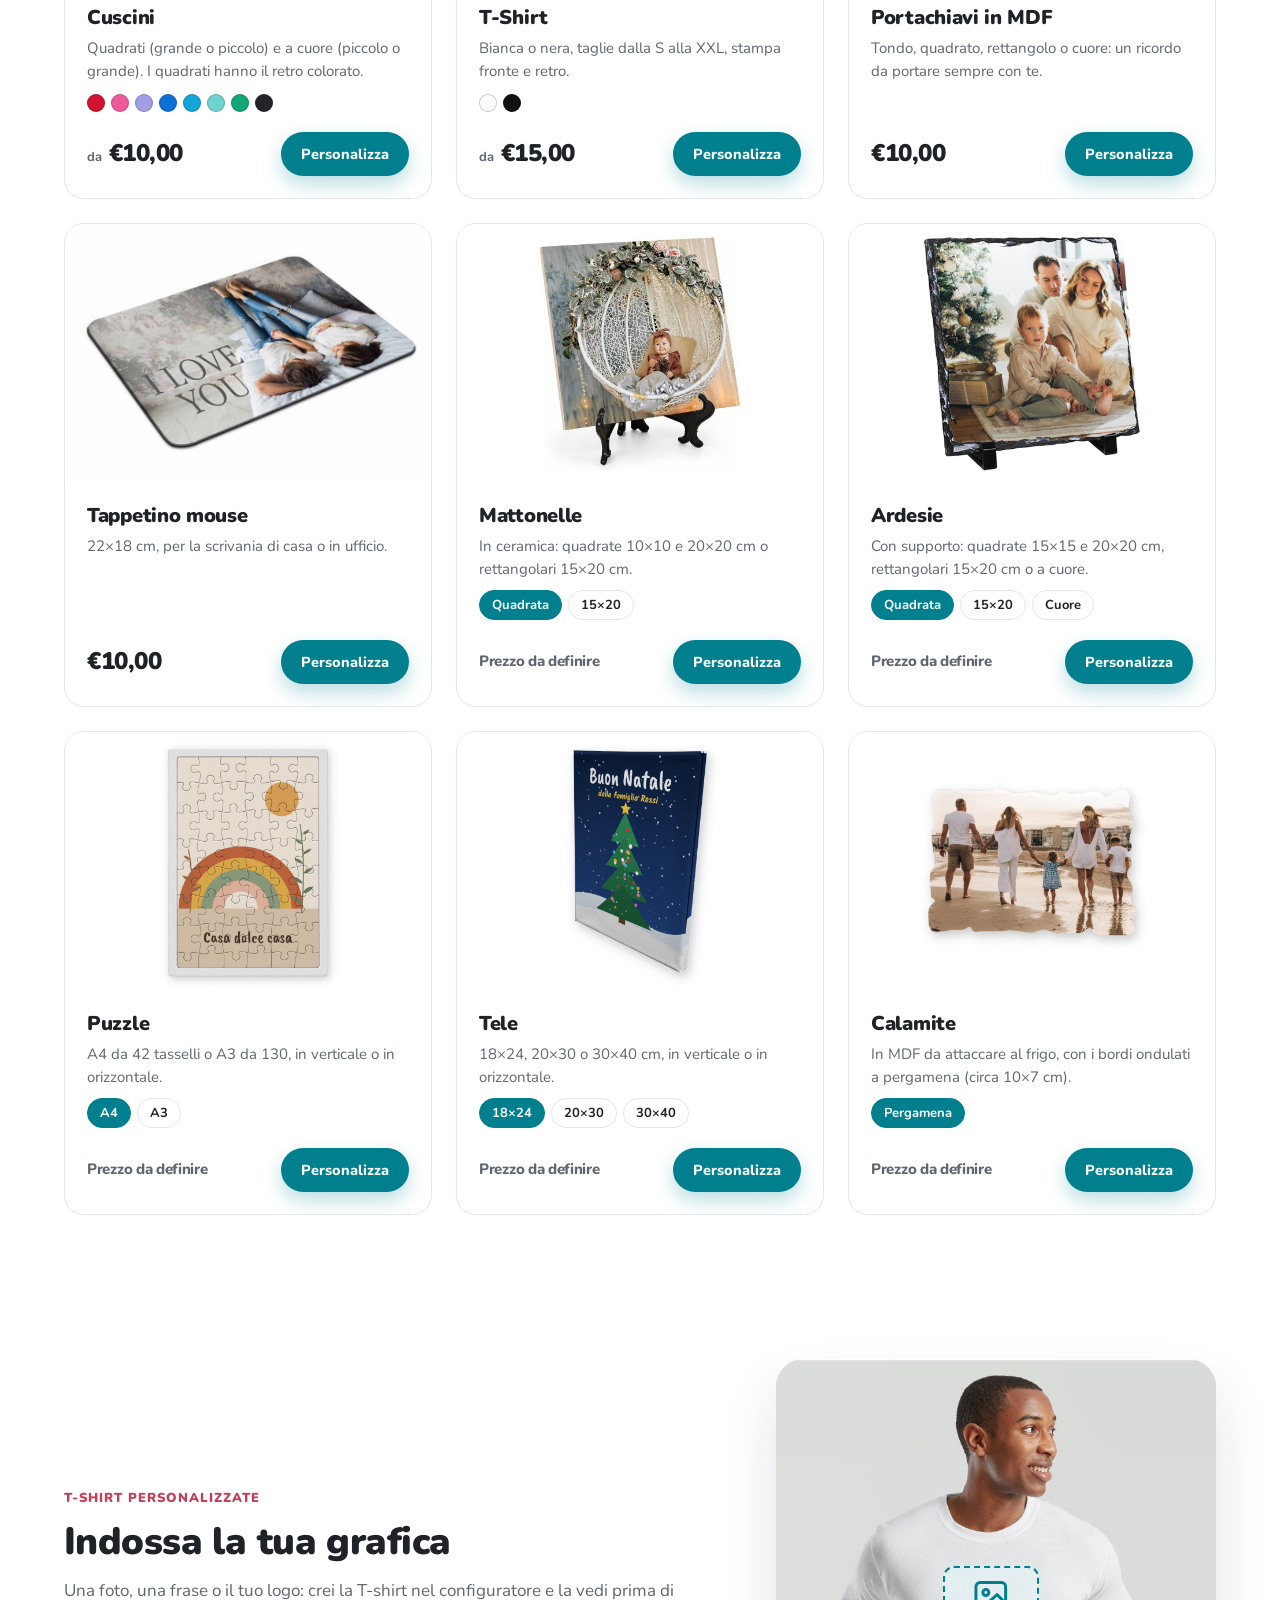
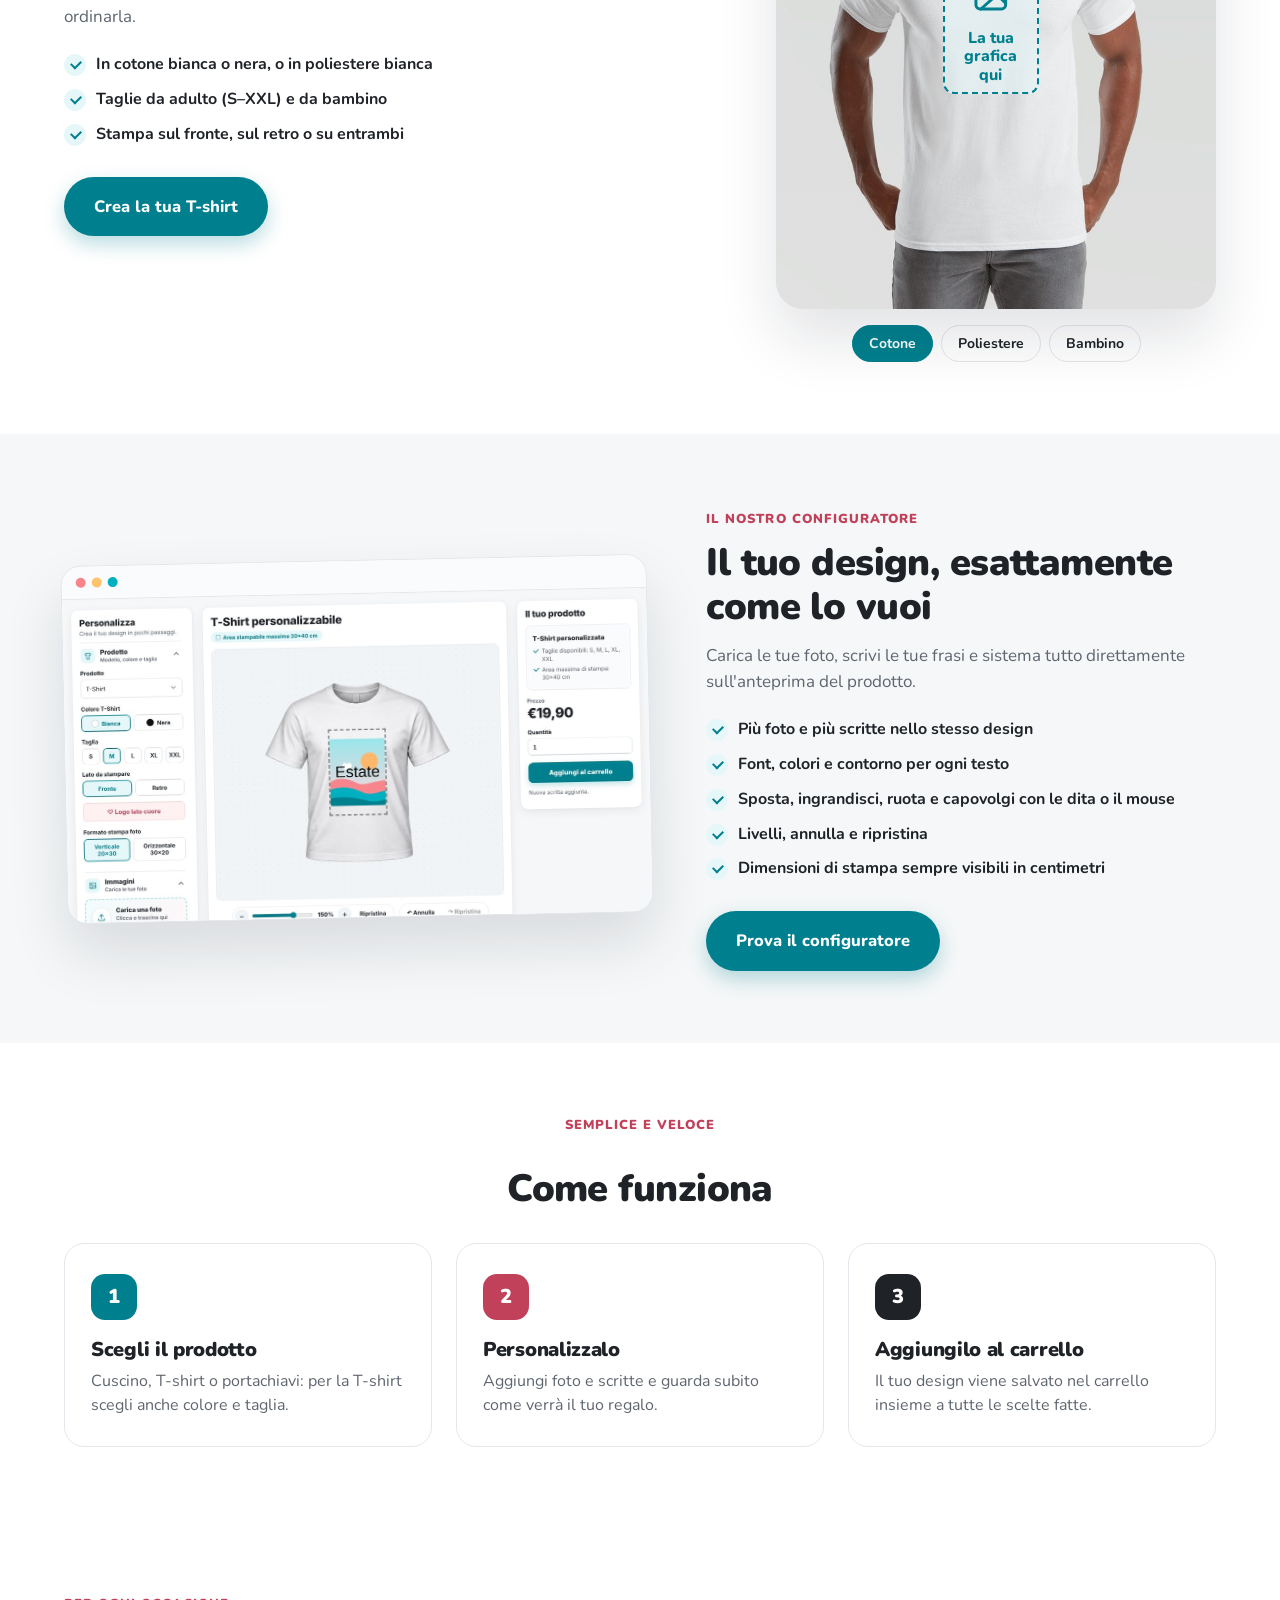
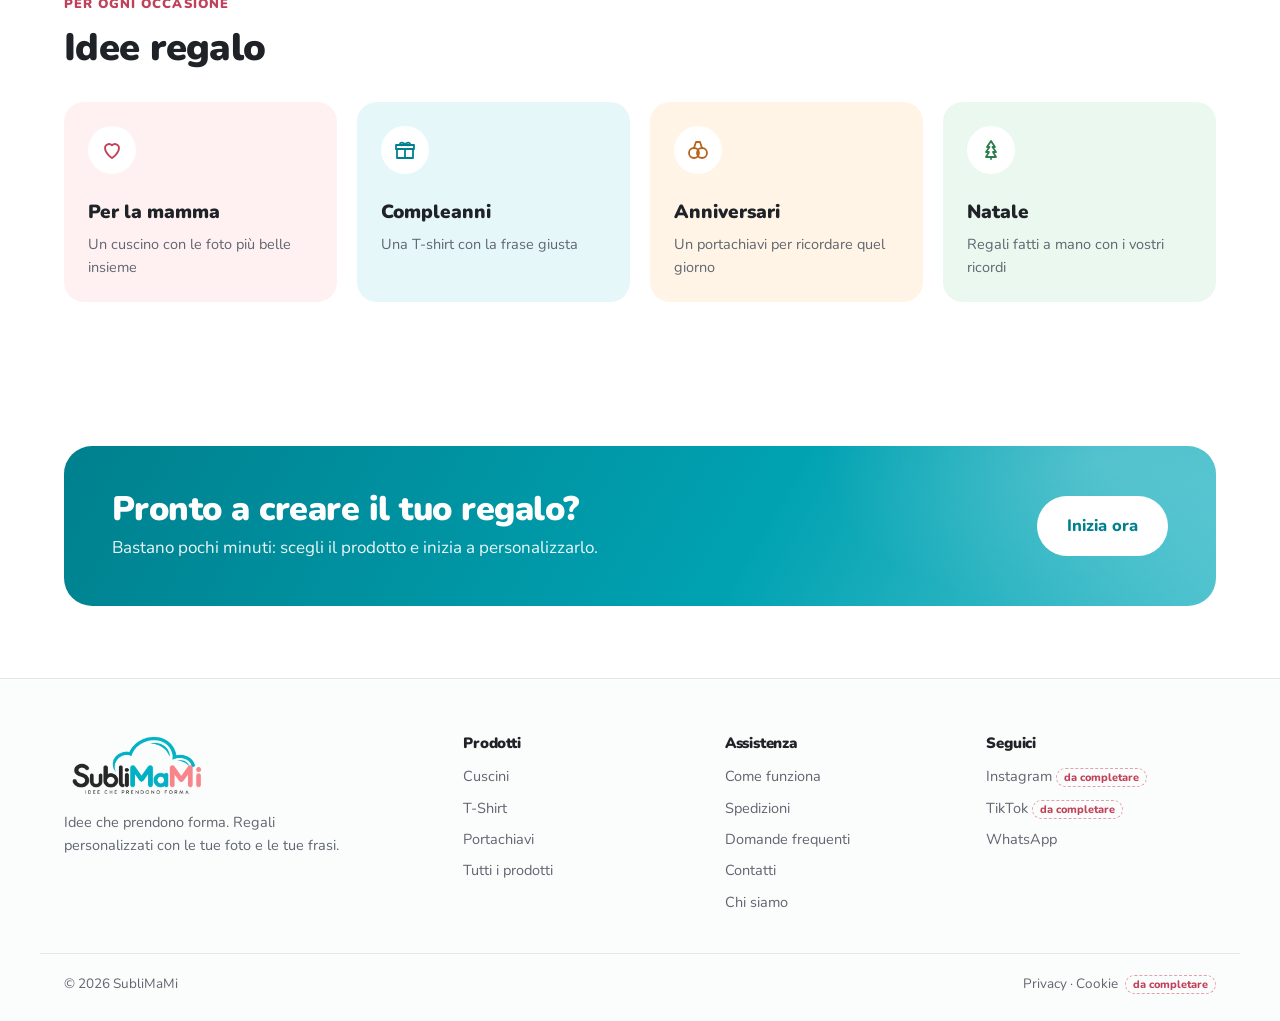
==== commit 7c08aed7: "T-shirt: cotone 30x40 solo verticale con supplementi, bambino solo poliestere T-shirt in cotone - Ar" ====
--- a/index.html
+++ b/index.html
@@ -89,7 +89,7 @@
                     </div>
 
                     <p class="hero-prices">
-                        Cuscini, portachiavi e tappetini da <strong>€10</strong> · T-shirt <strong>€15</strong>
+                        Cuscini, portachiavi e tappetini da <strong>€10</strong> · T-shirt da <strong>€15</strong>
                     </p>
                 </div>
 
@@ -284,7 +284,7 @@
                                 <span class="color-dot dot-black" title="Nera"></span>
                             </div>
                             <div class="product-card-footer">
-                                <span class="price">€15,00</span>
+                                <span class="price"><small>da</small> €15,00</span>
                                 <a href="personalizza.html?prodotto=tshirt" class="btn btn-primary btn-small">Personalizza</a>
                             </div>
                         </div>
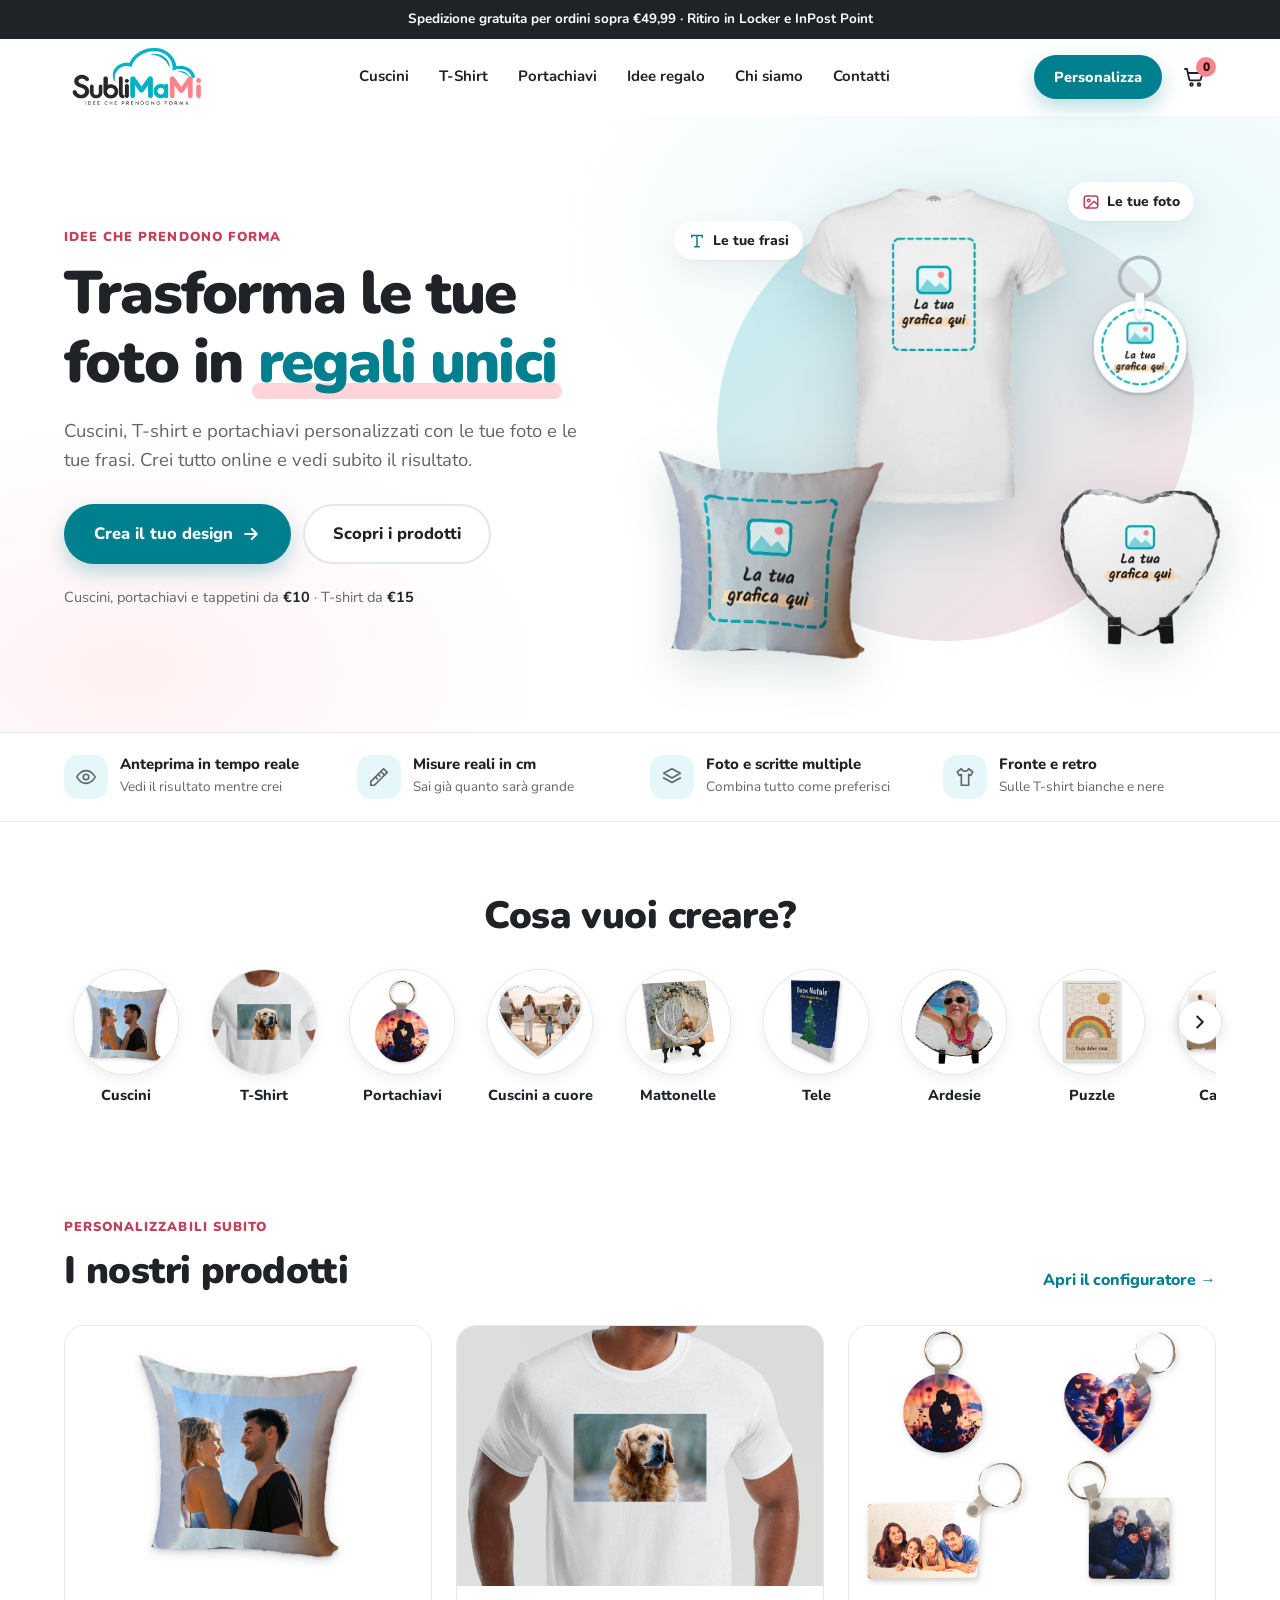
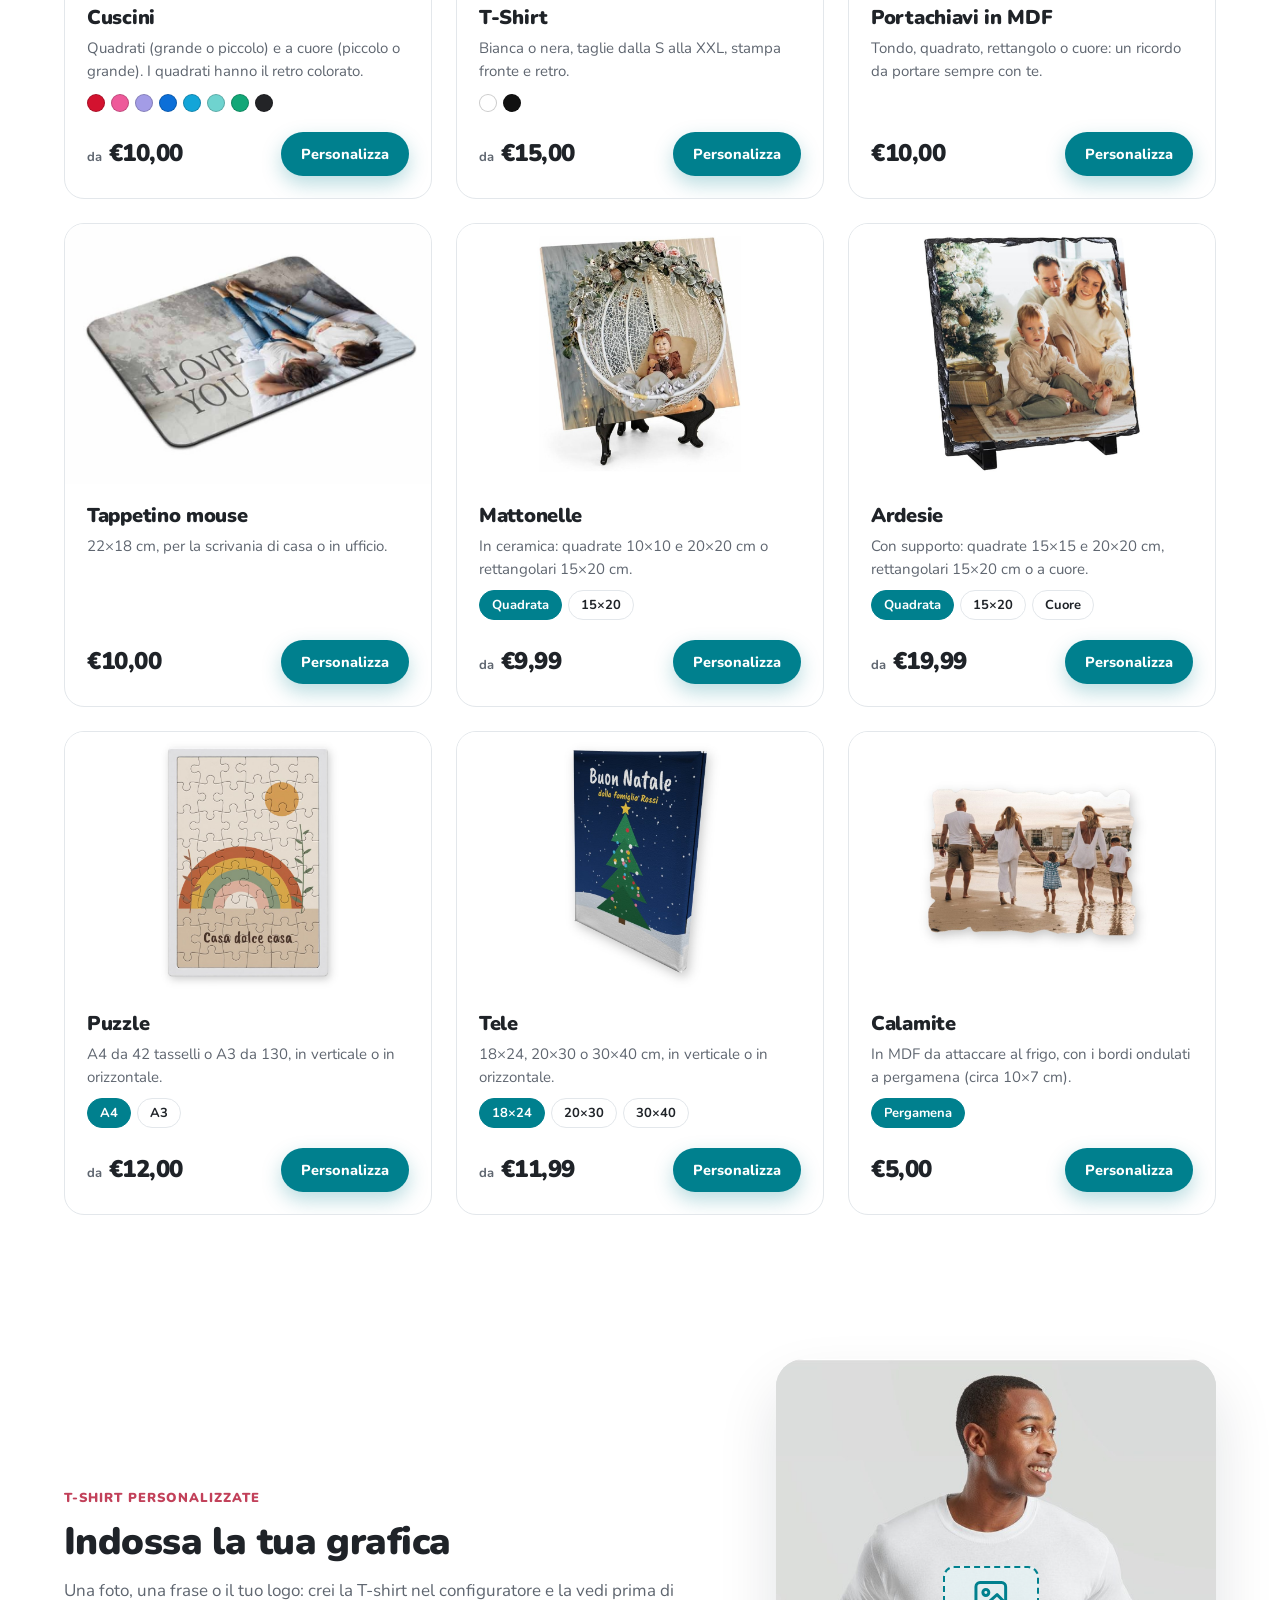
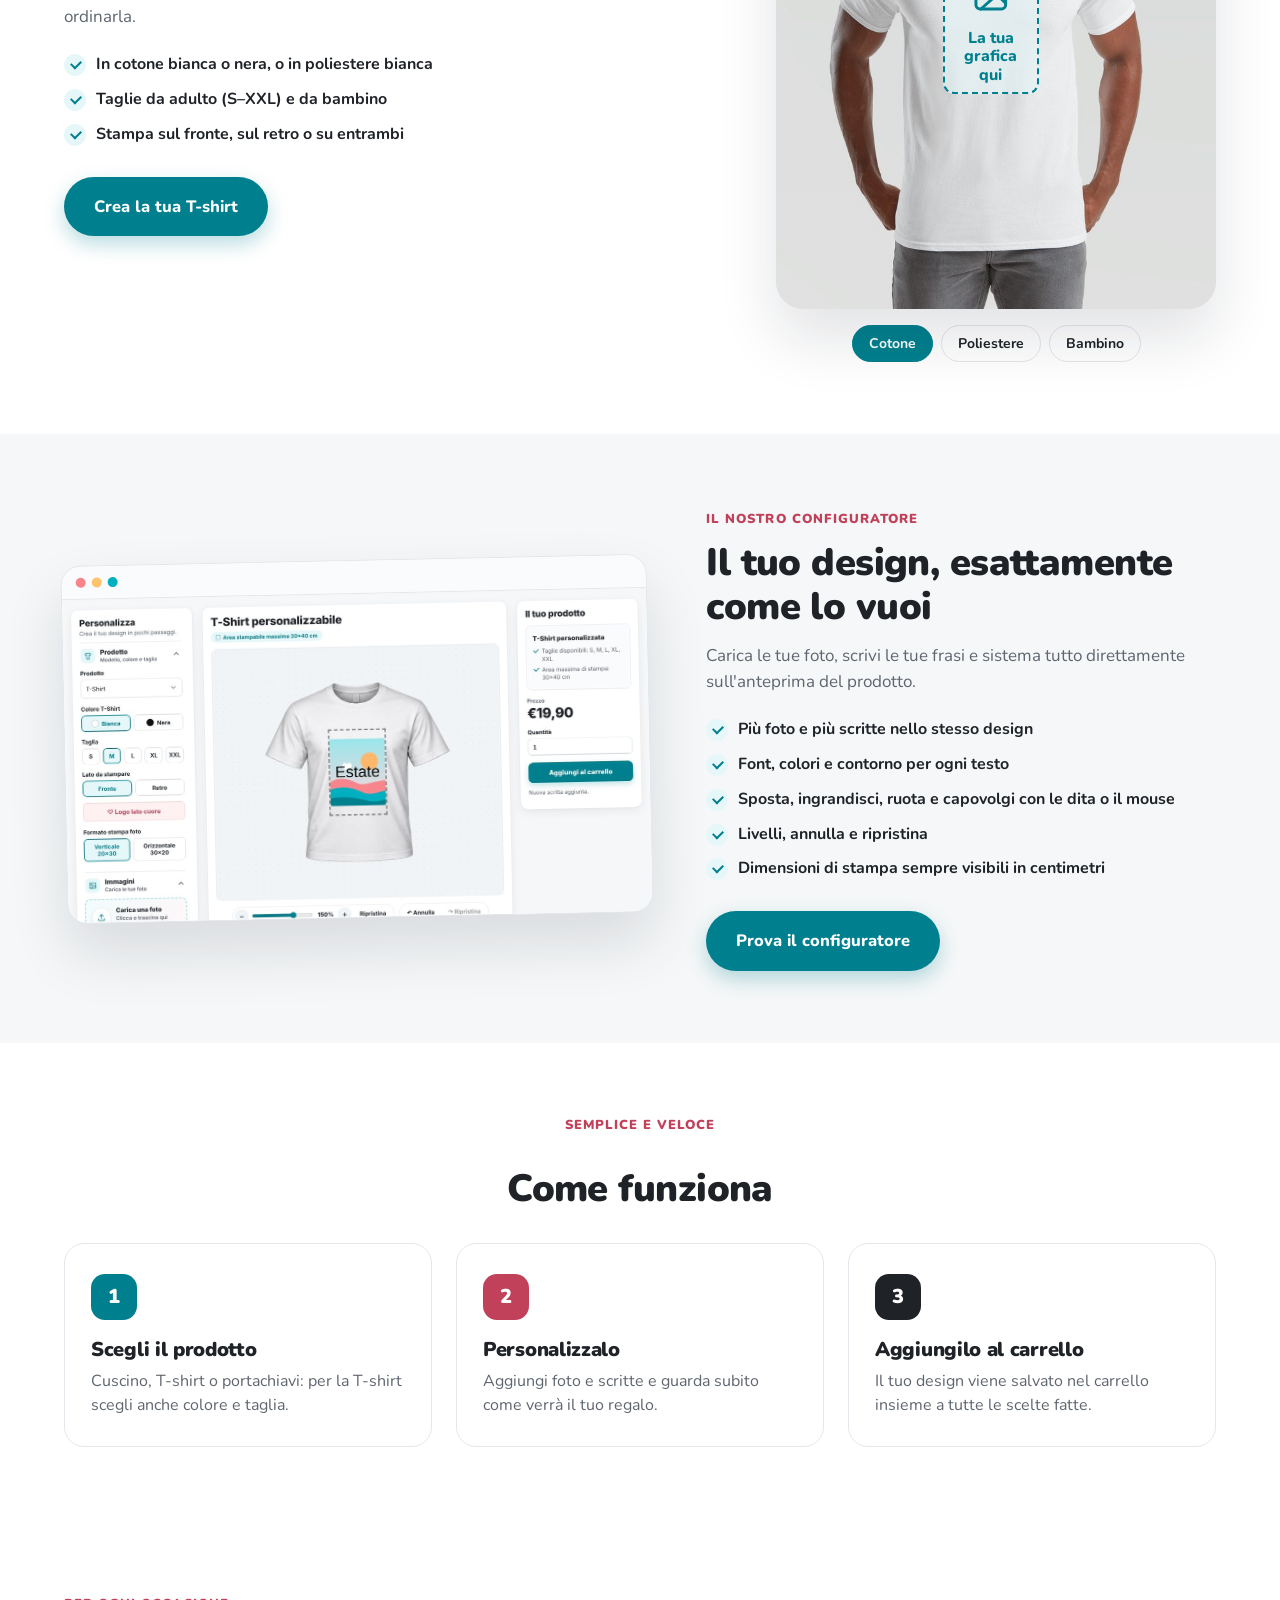
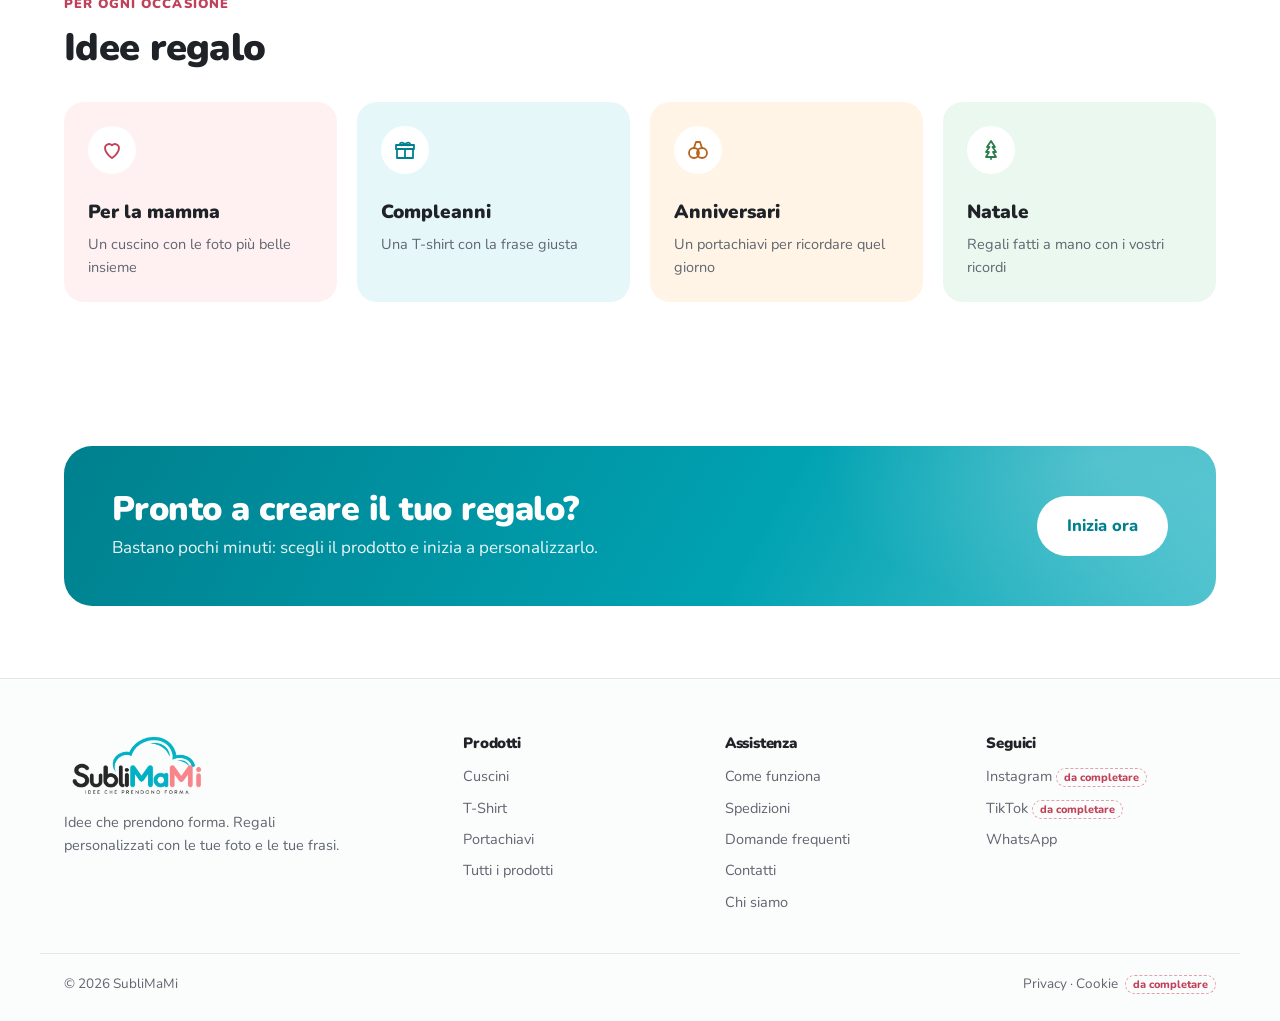
==== commit e5af1432: "Prezzi di tele, mattonelle, ardesie, puzzle e calamite - Tele: 18x24 11,99 €, 20x30 17,99 €, 30x40 2" ====
--- a/index.html
+++ b/index.html
@@ -335,7 +335,7 @@
                                 <button type="button" class="photo-format" aria-pressed="false" data-prodotto="tile-rect" data-foto="assets/home/mattonella-15x20-foto.jpg" data-scritta="assets/home/mattonella-15x20-scritta.jpg" data-alt="Mattonelle 15×20 in ceramica, una bianca e una stampata con una foto">15×20</button>
                             </div>
                             <div class="product-card-footer">
-                                <span class="price price-pending">Prezzo da definire</span>
+                                <span class="price"><small>da</small> €9,99</span>
                                 <a href="personalizza.html?prodotto=tile-square" class="btn btn-primary btn-small">Personalizza</a>
                             </div>
                         </div>
@@ -355,7 +355,7 @@
                                 <button type="button" class="photo-format" aria-pressed="false" data-prodotto="slate-heart" data-foto="assets/home/ardesia-cuore-foto.jpg" data-scritta="assets/home/ardesia-cuore-scritta.jpg" data-alt="Ardesia a cuore stampata con la foto di una bambina al mare">Cuore</button>
                             </div>
                             <div class="product-card-footer">
-                                <span class="price price-pending">Prezzo da definire</span>
+                                <span class="price"><small>da</small> €19,99</span>
                                 <a href="personalizza.html?prodotto=slate-15" class="btn btn-primary btn-small">Personalizza</a>
                             </div>
                         </div>
@@ -374,7 +374,7 @@
                                 <button type="button" class="photo-format" aria-pressed="false" data-prodotto="puzzle-a3" data-foto="assets/home/puzzle-a3-foto.jpg" data-scritta="assets/home/puzzle-a3-scritta.jpg" data-alt="Puzzle A3 stampato con la foto di una famiglia davanti all'albero di Natale">A3</button>
                             </div>
                             <div class="product-card-footer">
-                                <span class="price price-pending">Prezzo da definire</span>
+                                <span class="price"><small>da</small> €12,00</span>
                                 <a href="personalizza.html?prodotto=puzzle-a4" class="btn btn-primary btn-small">Personalizza</a>
                             </div>
                         </div>
@@ -394,7 +394,7 @@
                                 <button type="button" class="photo-format" aria-pressed="false" data-prodotto="canvas-l" data-foto="assets/home/tela-30x40-foto.jpg" data-scritta="assets/home/tela-30x40-scritta.jpg" data-alt="Tela 30x40 cm su telaio con il ritratto di un golden retriever">30×40</button>
                             </div>
                             <div class="product-card-footer">
-                                <span class="price price-pending">Prezzo da definire</span>
+                                <span class="price"><small>da</small> €11,99</span>
                                 <a href="personalizza.html?prodotto=canvas-s" class="btn btn-primary btn-small">Personalizza</a>
                             </div>
                         </div>
@@ -412,7 +412,7 @@
                                 <button type="button" class="photo-format" aria-pressed="true" data-prodotto="magnet-parchment" data-foto="assets/home/calamita-pergamena-foto.jpg" data-scritta="assets/home/calamita-pergamena-scritta.jpg" data-alt="Calamita a pergamena in MDF con la foto di una famiglia al mare">Pergamena</button>
                             </div>
                             <div class="product-card-footer">
-                                <span class="price price-pending">Prezzo da definire</span>
+                                <span class="price">€5,00</span>
                                 <a href="personalizza.html?prodotto=magnet-parchment" class="btn btn-primary btn-small">Personalizza</a>
                             </div>
                         </div>
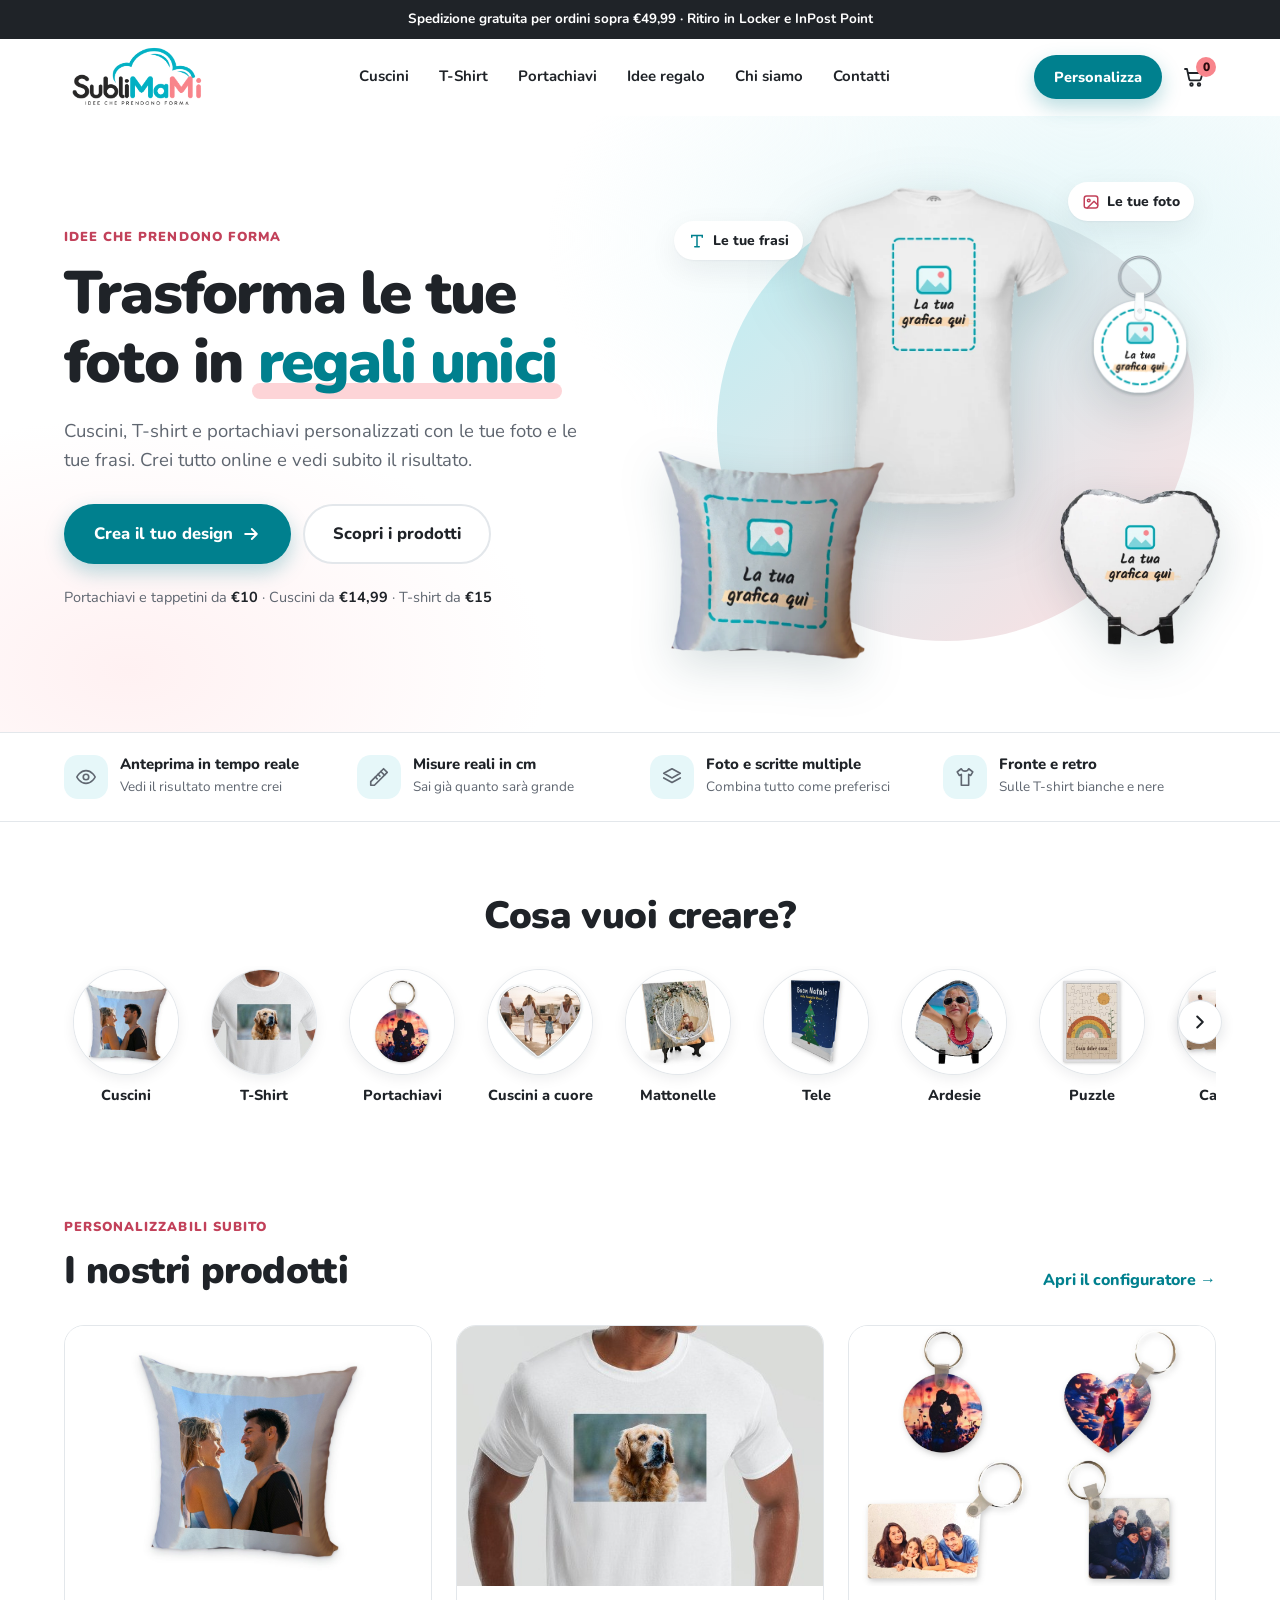
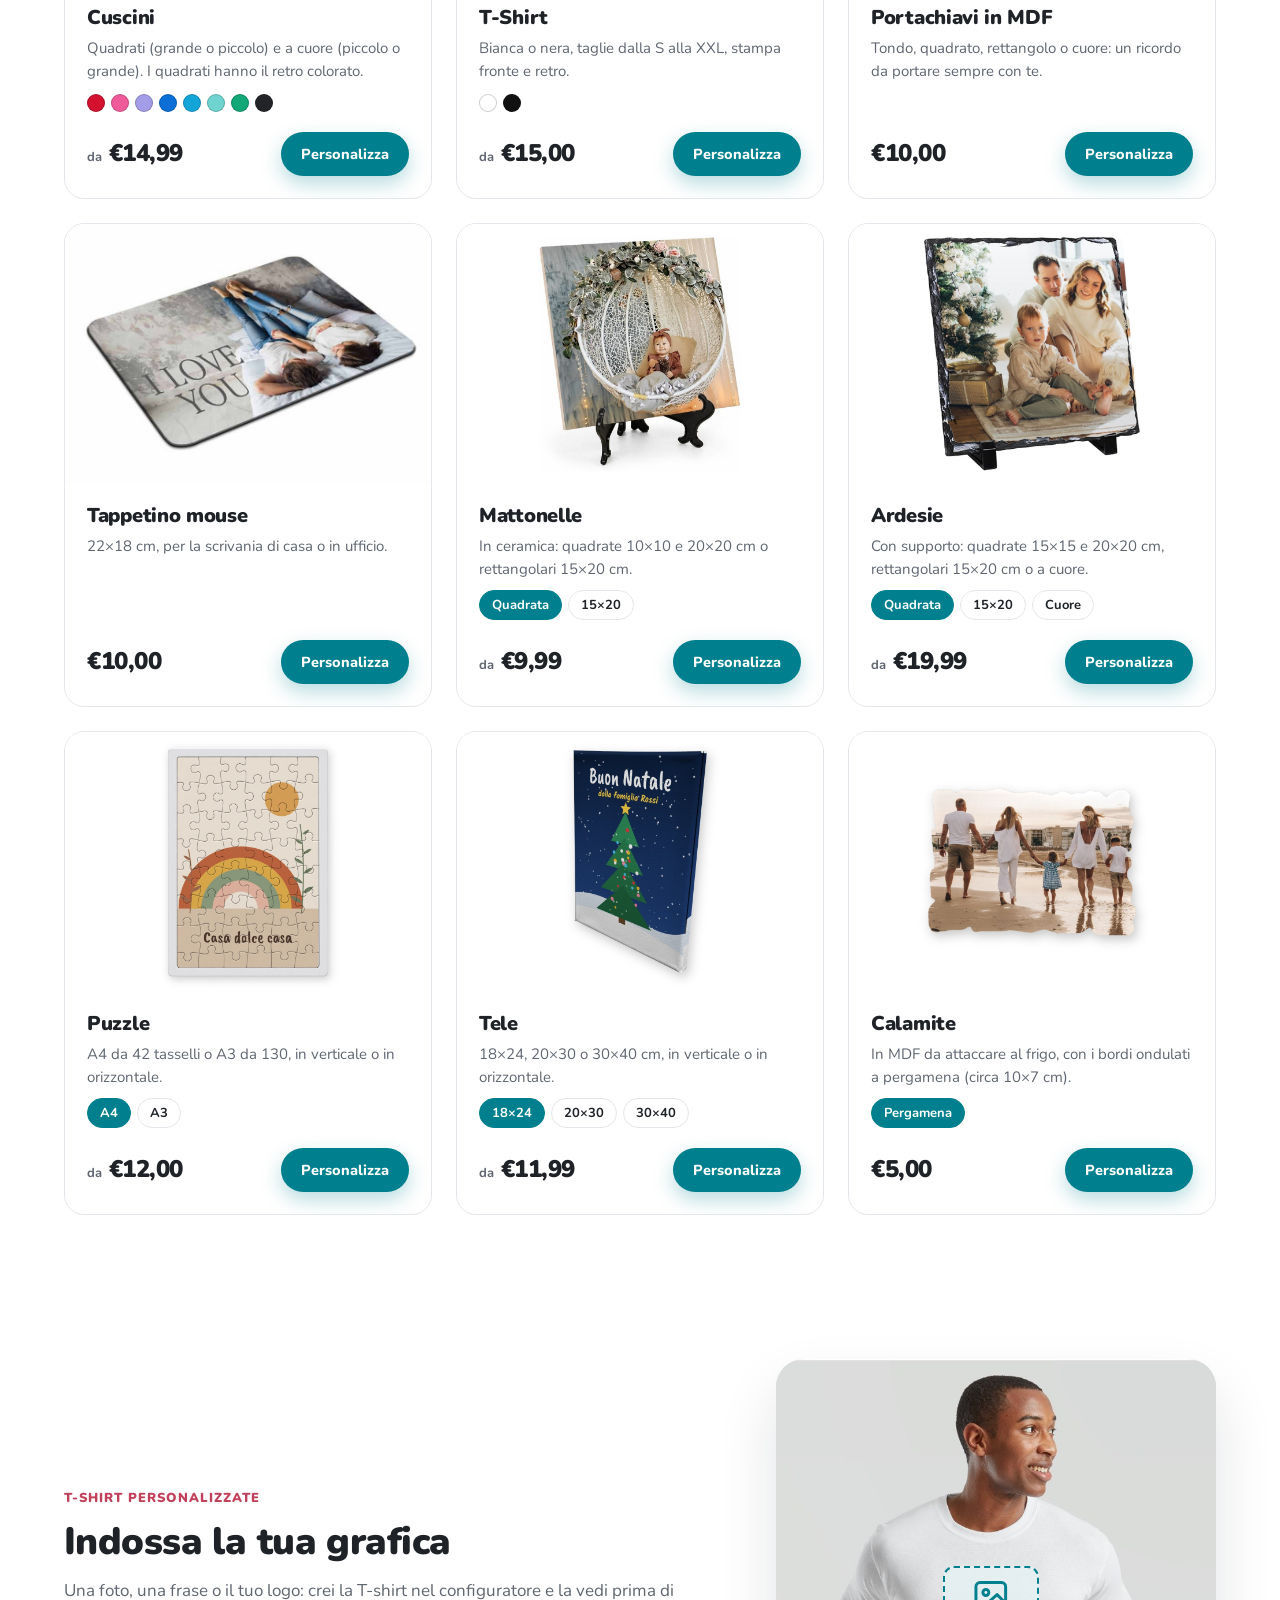
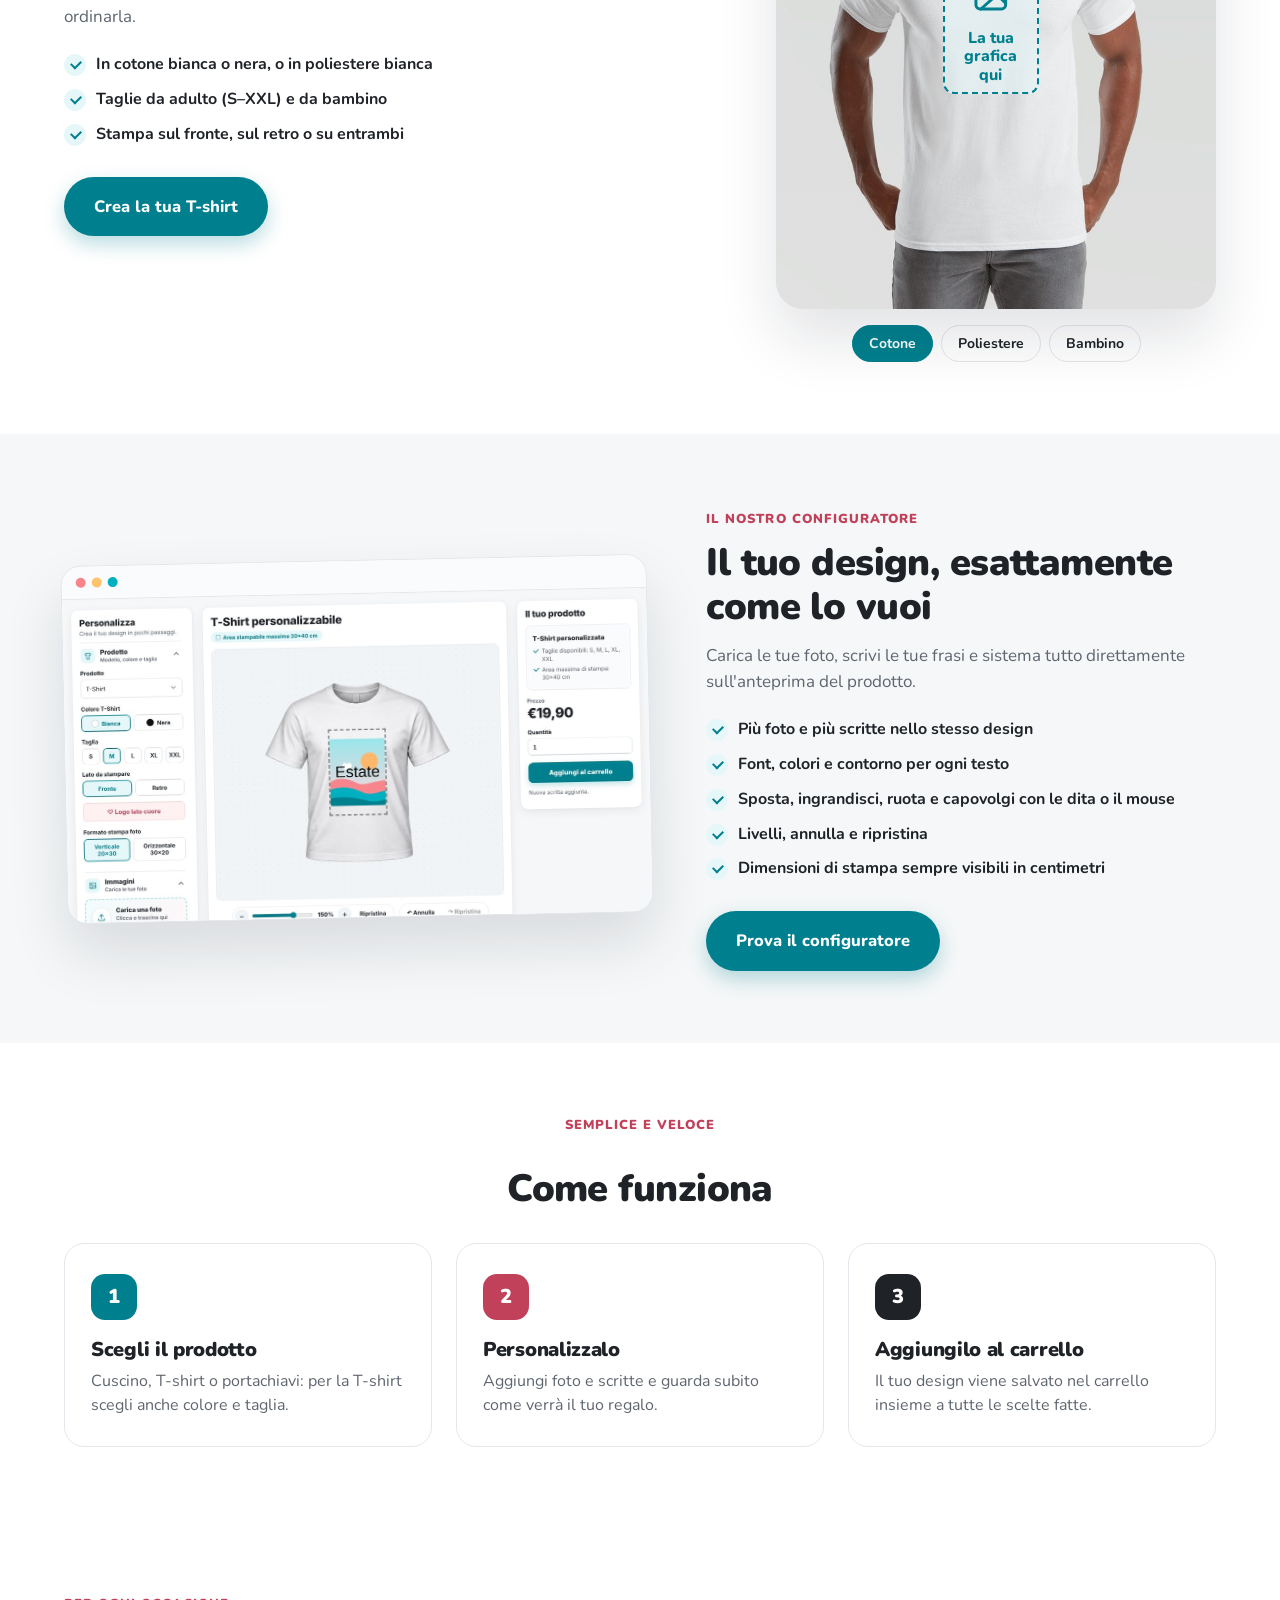
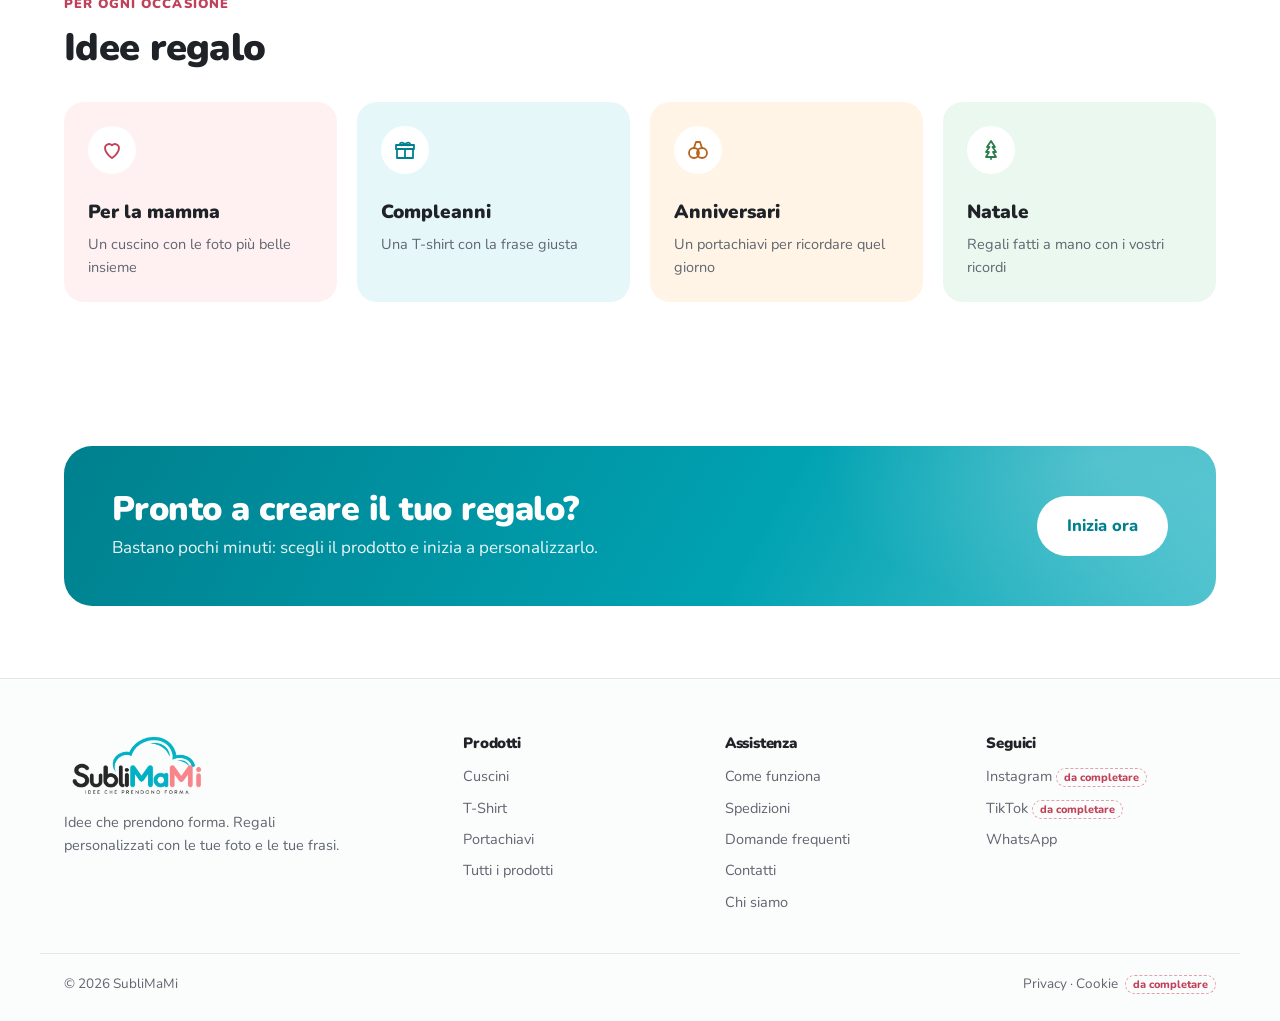
==== commit f7cdb8f3: "Cuscini piccoli quadrati e a cuore a 14,99 € - Cuscino quadrato piccolo e cuscino a cuore piccolo: d" ====
--- a/index.html
+++ b/index.html
@@ -89,7 +89,7 @@
                     </div>
 
                     <p class="hero-prices">
-                        Cuscini, portachiavi e tappetini da <strong>€10</strong> · T-shirt da <strong>€15</strong>
+                        Portachiavi e tappetini da <strong>€10</strong> · Cuscini da <strong>€14,99</strong> · T-shirt da <strong>€15</strong>
                     </p>
                 </div>
 
@@ -264,7 +264,7 @@
                                 <span class="color-dot" style="background:#232427" title="Nero"></span>
                             </div>
                             <div class="product-card-footer">
-                                <span class="price"><small>da</small> €10,00</span>
+                                <span class="price"><small>da</small> €14,99</span>
                                 <a href="personalizza.html?prodotto=cushion" class="btn btn-primary btn-small">Personalizza</a>
                             </div>
                         </div>
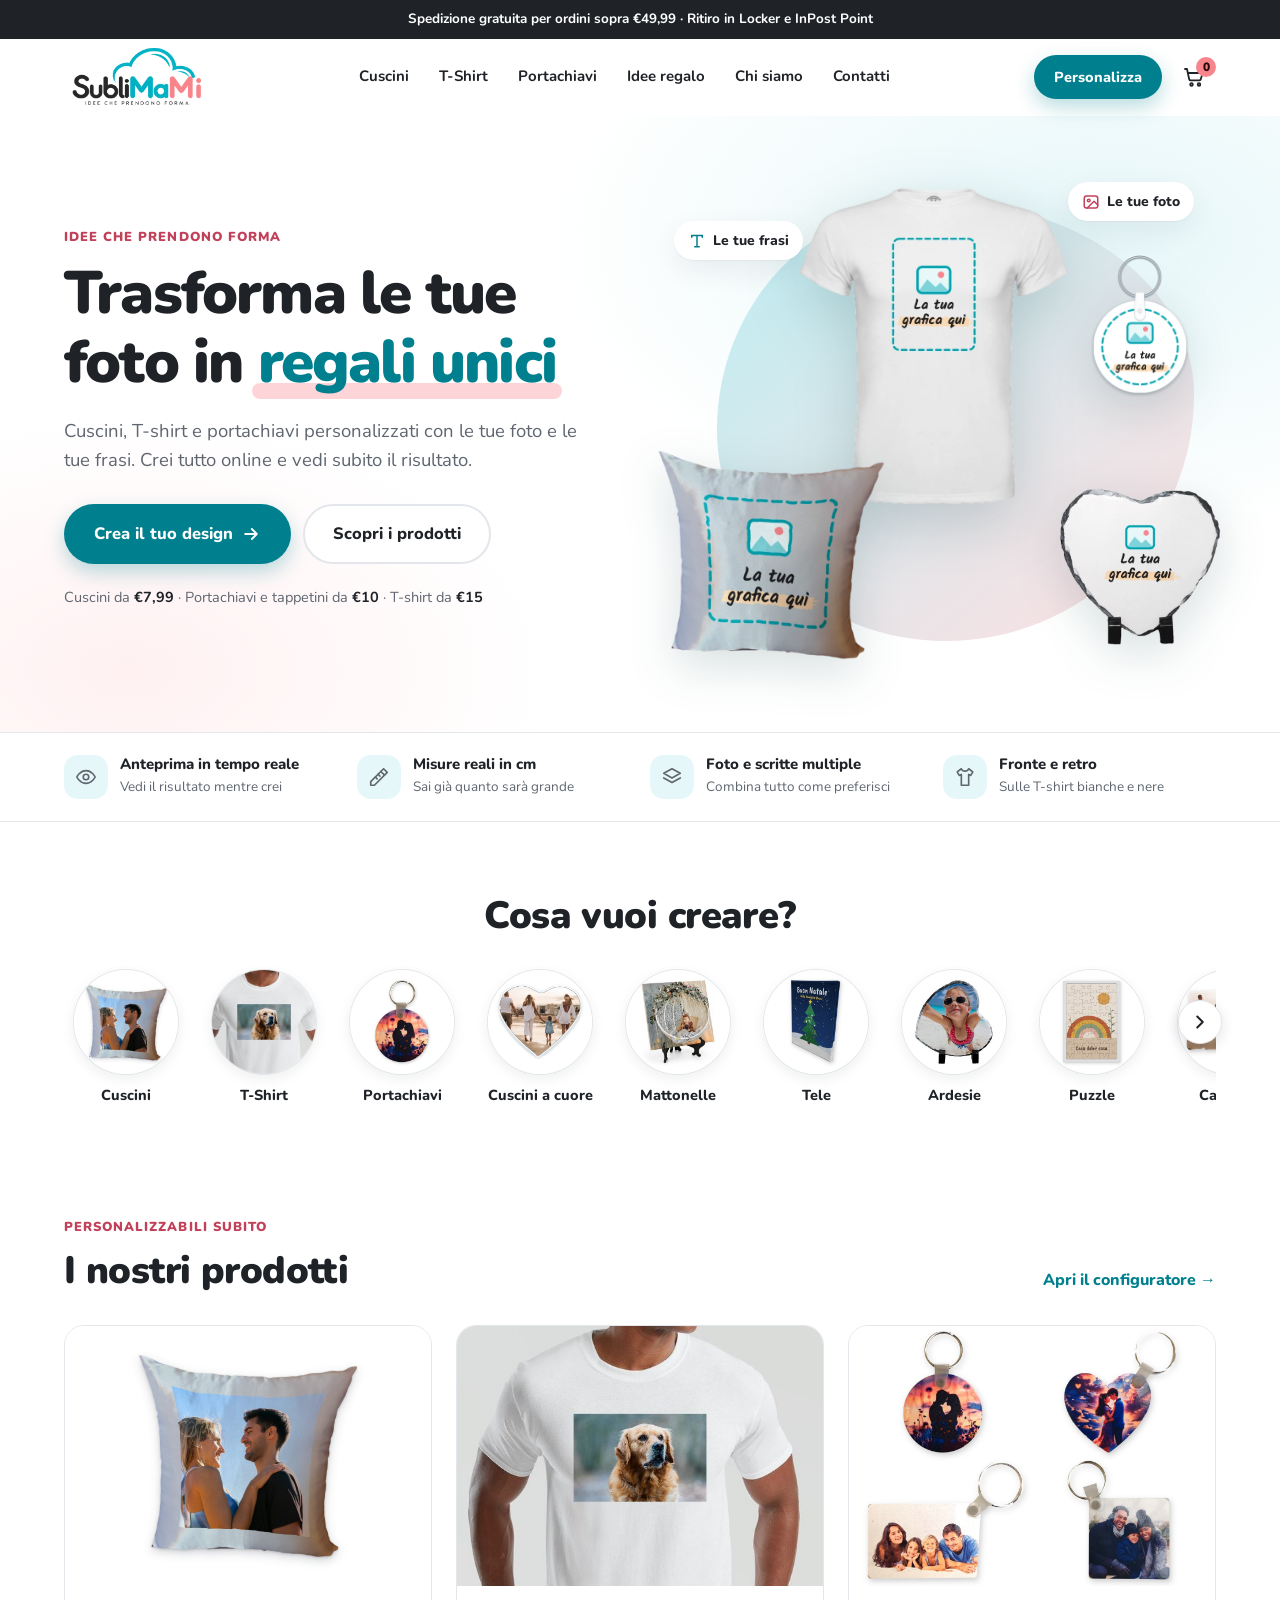
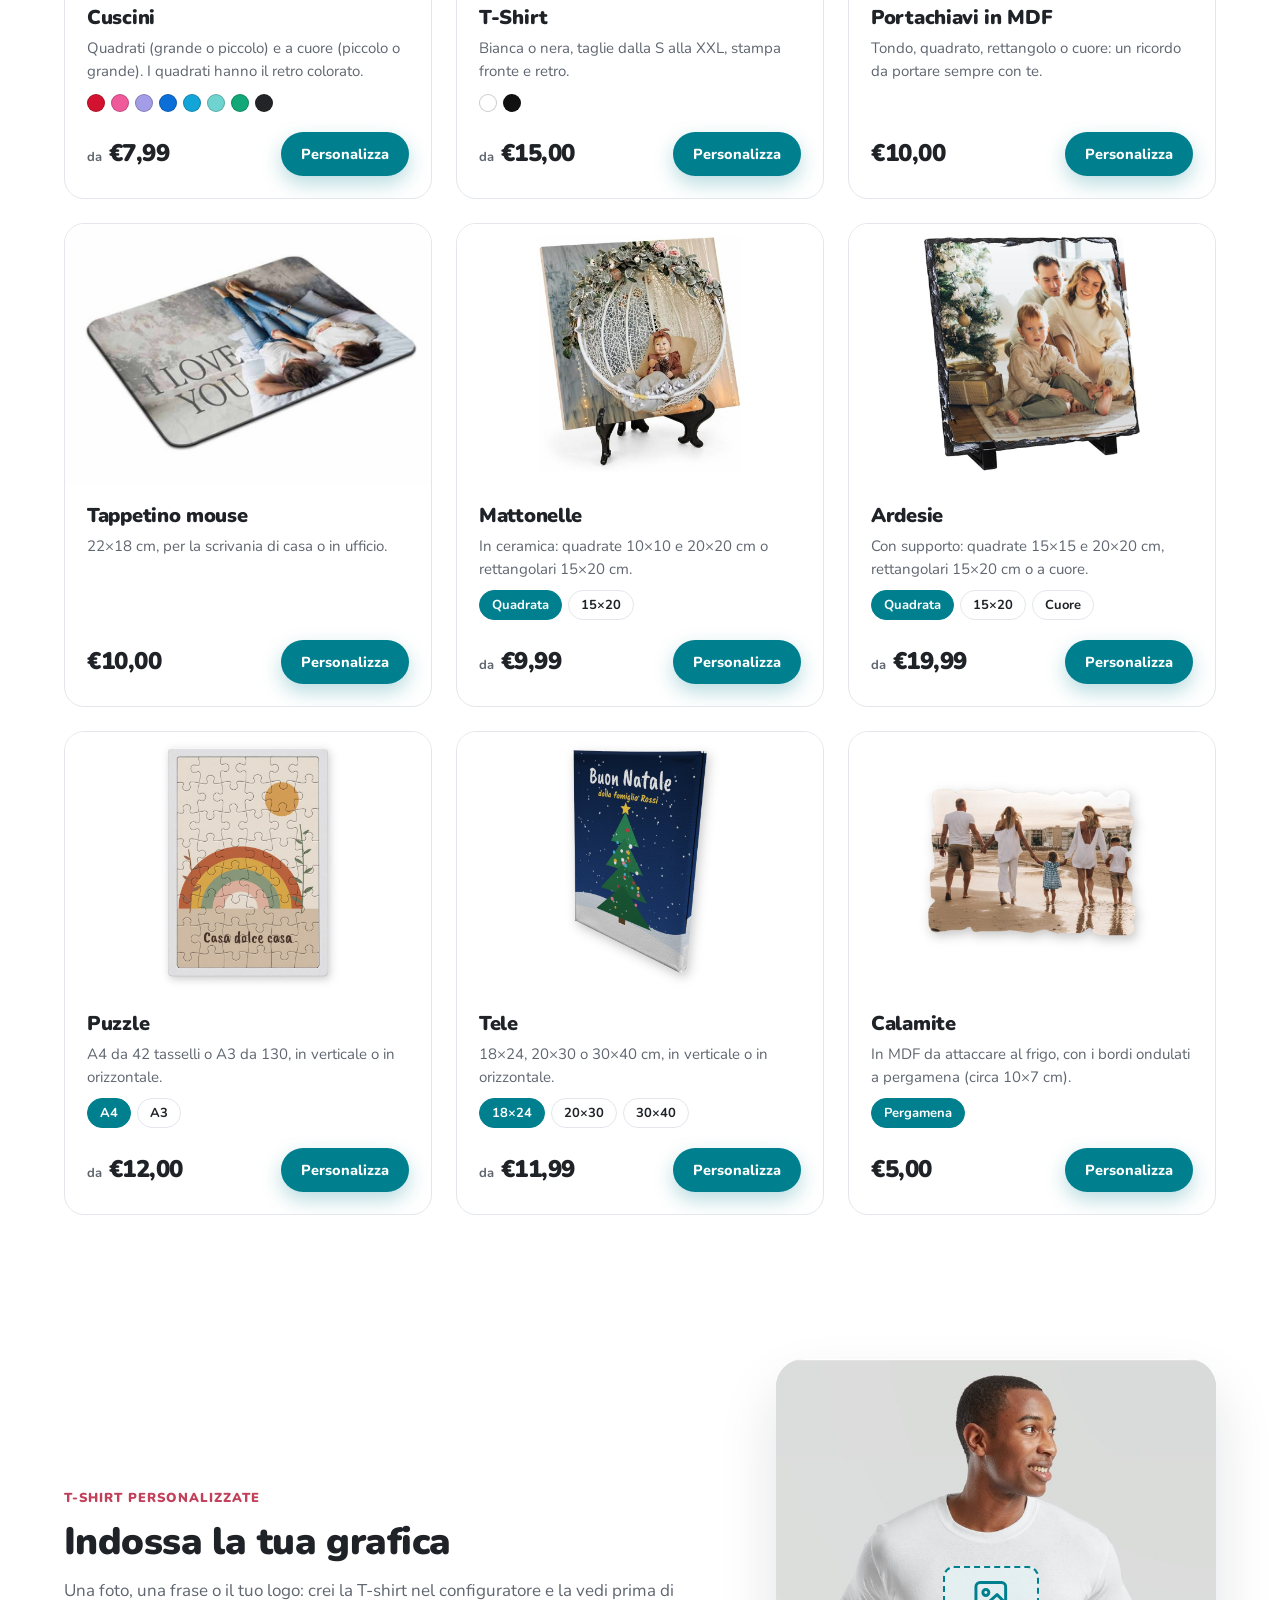
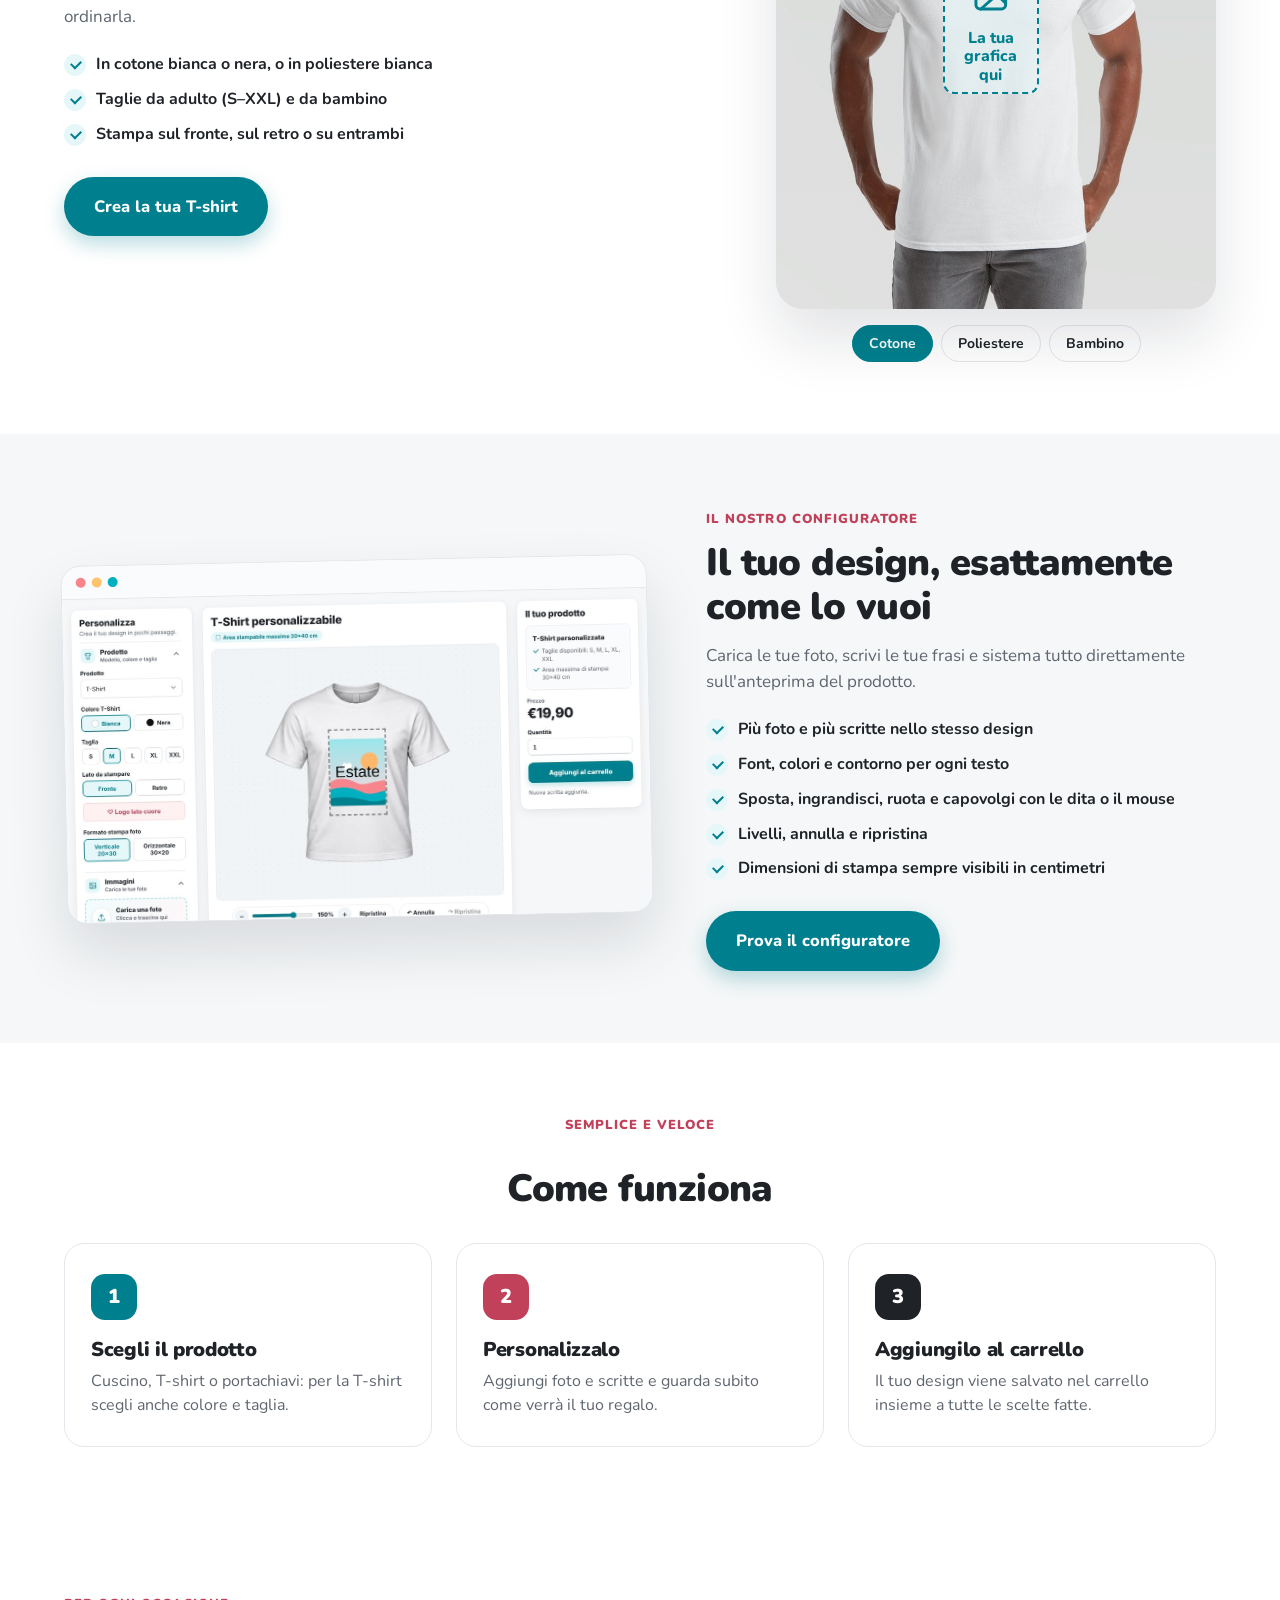
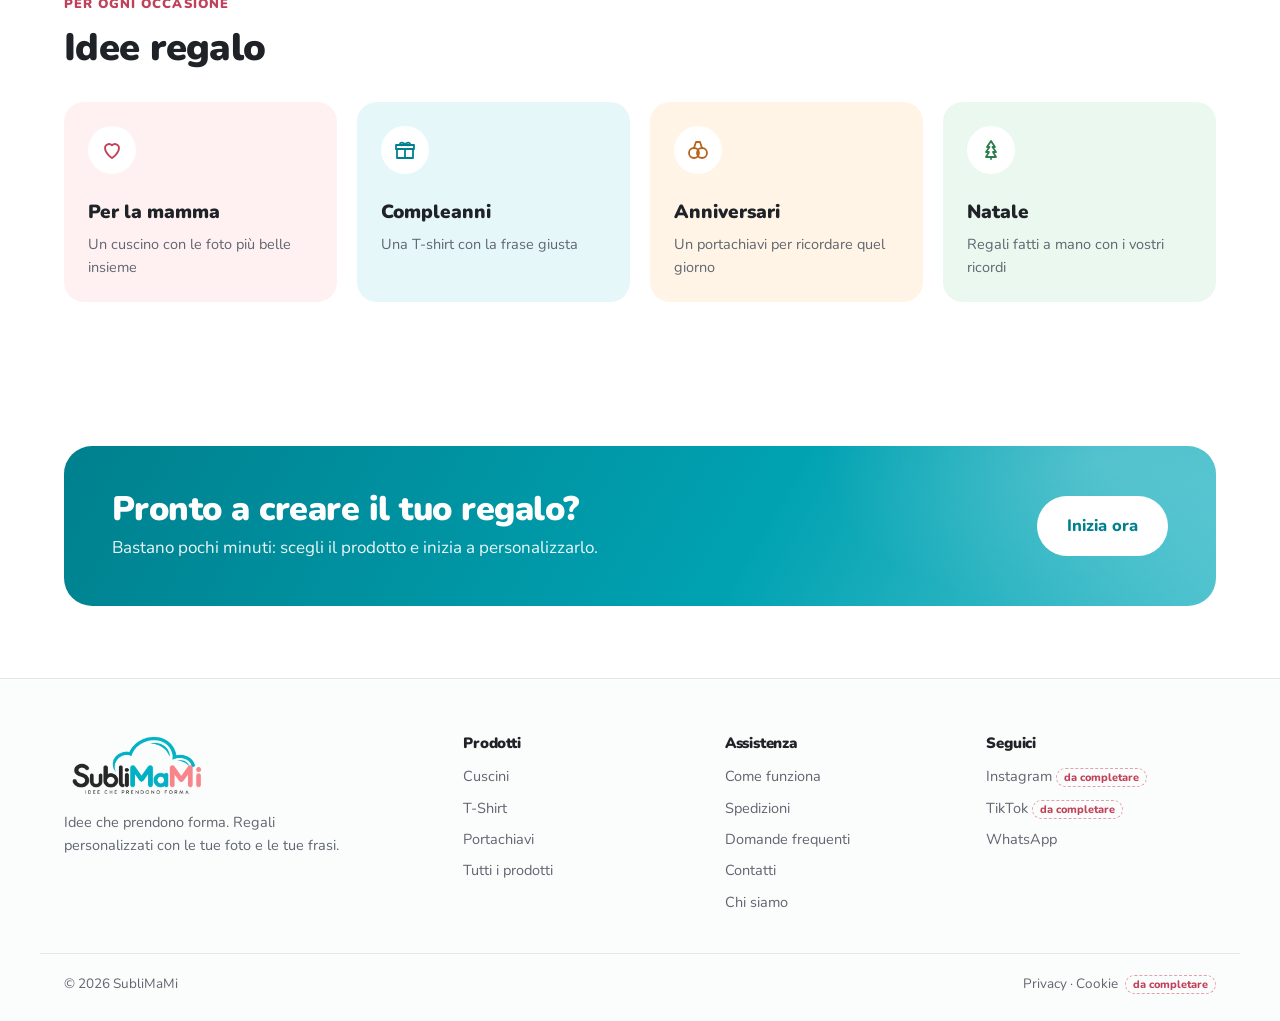
==== commit 70481bdf: "Cuscini: grandi 14,99 €, piccoli 7,99 € - Cuscino quadrato grande e cuscino a cuore grande: 14,99 €." ====
--- a/index.html
+++ b/index.html
@@ -89,7 +89,7 @@
                     </div>
 
                     <p class="hero-prices">
-                        Portachiavi e tappetini da <strong>€10</strong> · Cuscini da <strong>€14,99</strong> · T-shirt da <strong>€15</strong>
+                        Cuscini da <strong>€7,99</strong> · Portachiavi e tappetini da <strong>€10</strong> · T-shirt da <strong>€15</strong>
                     </p>
                 </div>
 
@@ -264,7 +264,7 @@
                                 <span class="color-dot" style="background:#232427" title="Nero"></span>
                             </div>
                             <div class="product-card-footer">
-                                <span class="price"><small>da</small> €14,99</span>
+                                <span class="price"><small>da</small> €7,99</span>
                                 <a href="personalizza.html?prodotto=cushion" class="btn btn-primary btn-small">Personalizza</a>
                             </div>
                         </div>
